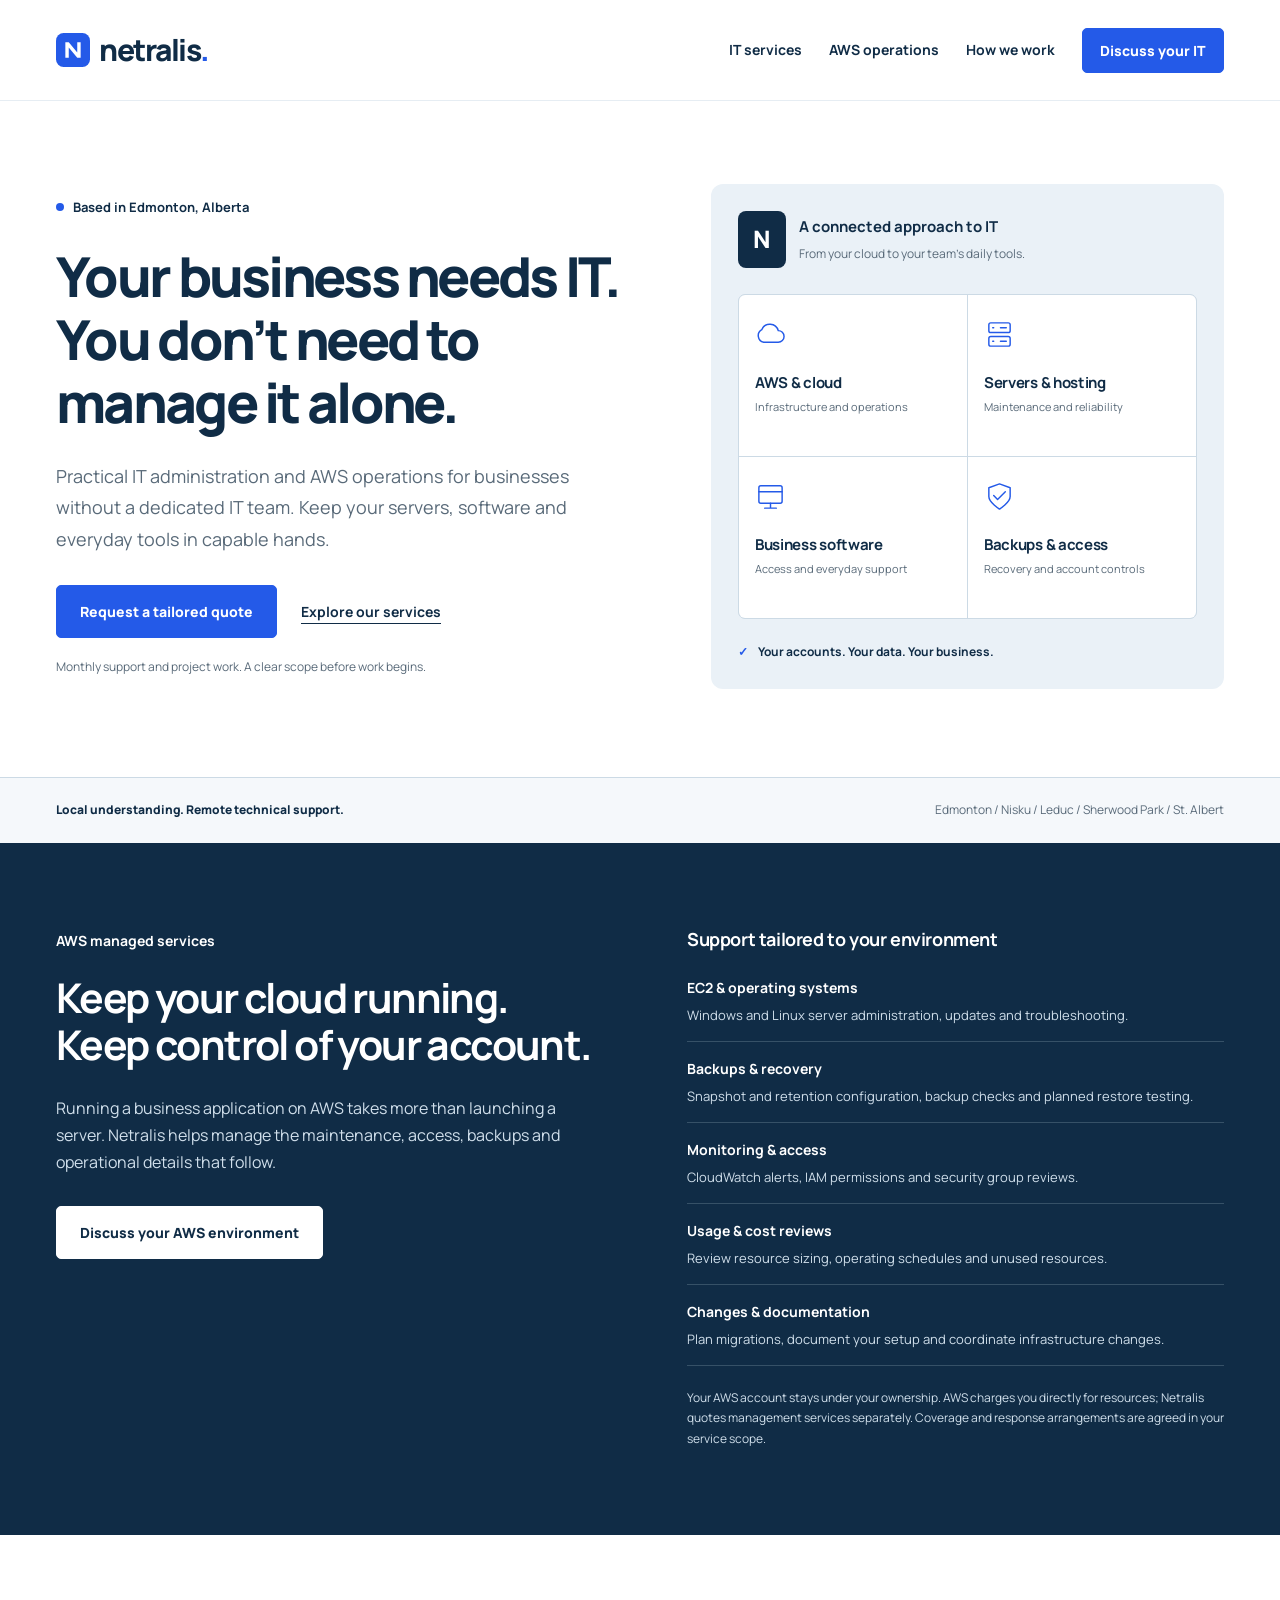
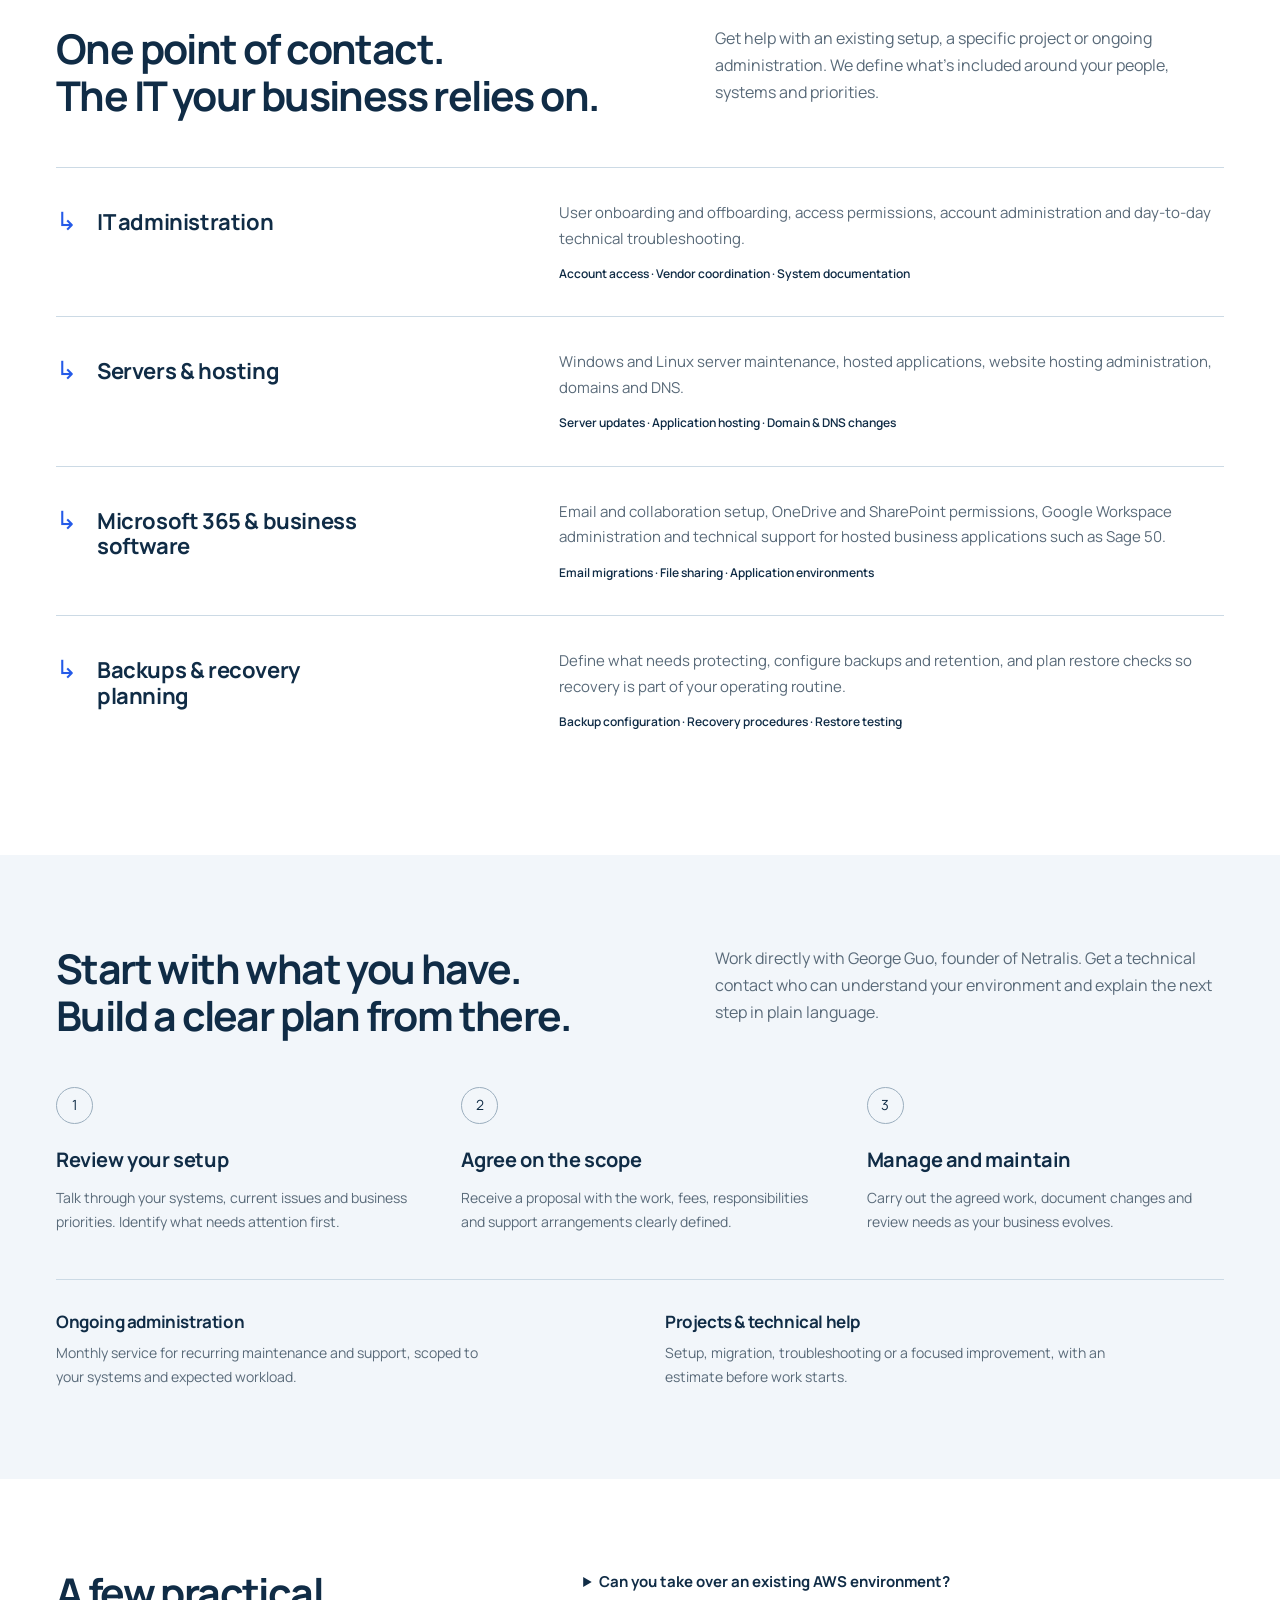
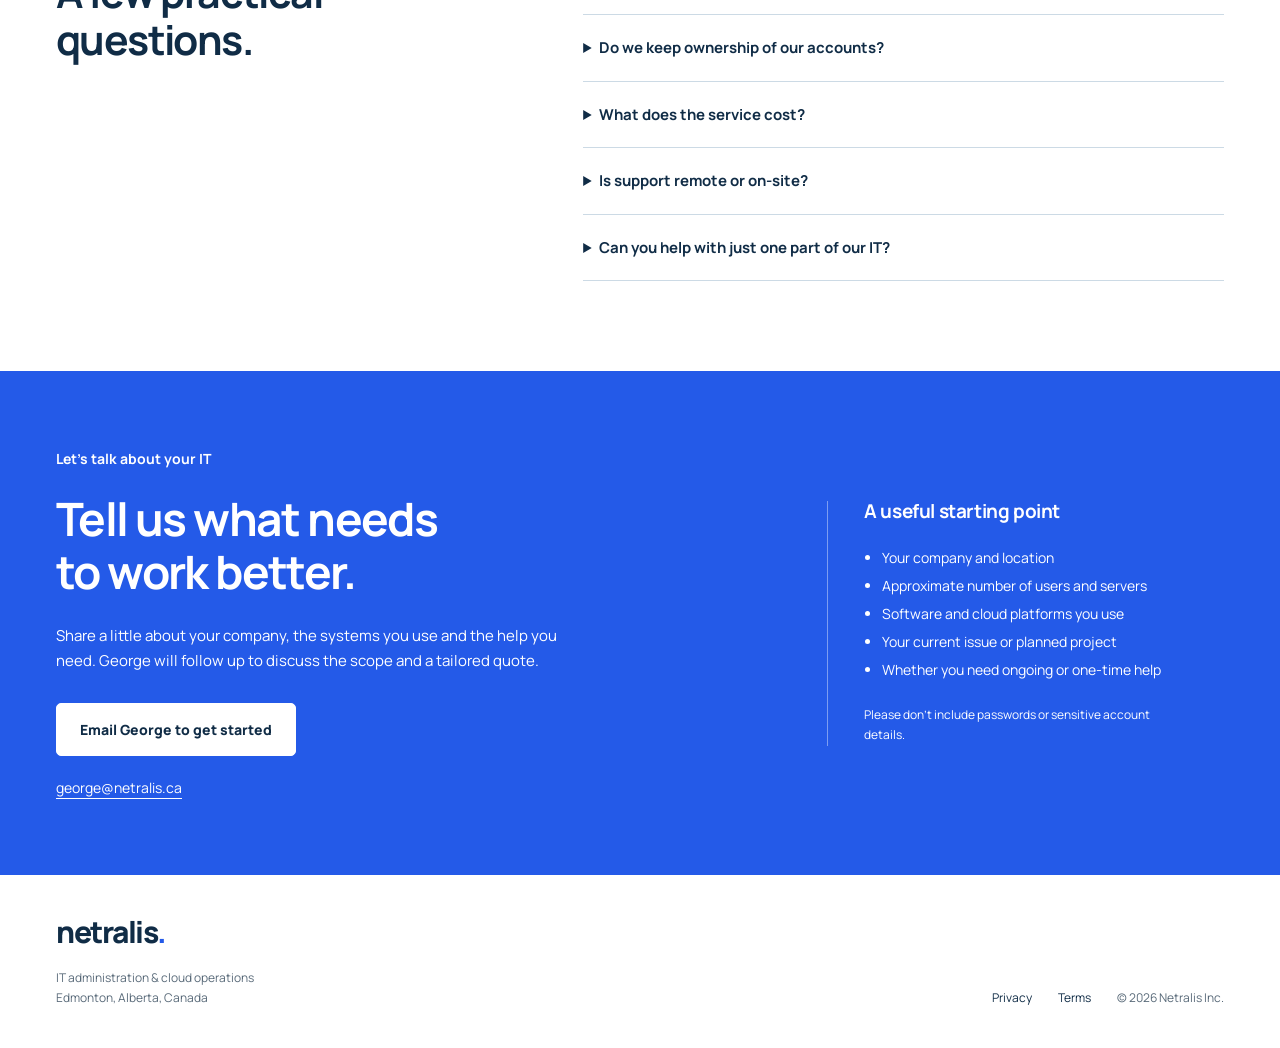
==== index.html @ 9ee93918 "Reposition Netralis for Edmonton IT administration and AWS managed services" ====
<!doctype html>
<html lang="en">
<head>
<meta charset="utf-8"><meta name="viewport" content="width=device-width,initial-scale=1">
<title>Netralis | Edmonton IT Administration & AWS Managed Services</title>
<meta name="description" content="Edmonton-based IT administration and AWS managed services for small businesses. Server maintenance, Microsoft 365, software support, backups and hosting management.">
<link rel="canonical" href="https://netralis.ca/">
<meta name="theme-color" content="#102c46">
<meta property="og:type" content="website"><meta property="og:title" content="Netralis | IT that keeps your business moving"><meta property="og:description" content="IT administration, AWS operations and server support for Edmonton businesses. Clear scope. Direct technical support. Your accounts stay yours."><meta property="og:url" content="https://netralis.ca/">
<link rel="icon" href="/logo.svg" type="image/svg+xml"><link rel="preconnect" href="https://fonts.googleapis.com"><link rel="preconnect" href="https://fonts.gstatic.com" crossorigin><link href="https://fonts.googleapis.com/css2?family=Manrope:wght@400;500;600;700;800&display=swap" rel="stylesheet"><link rel="stylesheet" href="/styles.css">
<script type="application/ld+json">{"@context":"https://schema.org","@type":"ProfessionalService","name":"Netralis Inc.","url":"https://netralis.ca/","email":"george@netralis.ca","description":"IT administration, AWS managed services, server maintenance, business software support and backup management.","address":{"@type":"PostalAddress","addressLocality":"Edmonton","addressRegion":"AB","addressCountry":"CA"},"areaServed":["Edmonton","Nisku","Leduc","Sherwood Park","St. Albert"],"founder":{"@type":"Person","name":"George Guo"}}</script>
</head>
<body>
<a class="skip" href="#main">Skip to content</a>
<header class="header"><div class="wrap nav"><a class="brand" href="/" aria-label="Netralis home"><img src="/logo.svg" width="34" height="34" alt="">netralis<span class="brand-dot">.</span></a><nav aria-label="Main navigation"><a href="#services">IT services</a><a href="#aws">AWS operations</a><a href="#approach">How we work</a><a class="button small" href="#contact">Discuss your IT</a></nav></div></header>
<main id="main">
<section class="hero wrap">
<div class="hero-copy"><p class="location"><span aria-hidden="true"></span> Based in Edmonton, Alberta</p><h1>Your business needs IT.<br>You don’t need to manage it alone.</h1><p class="intro">Practical IT administration and AWS operations for businesses without a dedicated IT team. Keep your servers, software and everyday tools in capable hands.</p><div class="actions"><a class="button" href="#contact">Request a tailored quote</a><a class="text-link" href="#services">Explore our services</a></div><p class="hero-note">Monthly support and project work. A clear scope before work begins.</p></div>
<div class="system-map" aria-label="Netralis supports your business across cloud infrastructure, servers, software and backups">
<div class="map-top"><span class="map-symbol" aria-hidden="true">N</span><div><strong>A connected approach to IT</strong><p>From your cloud to your team’s daily tools.</p></div></div>
<div class="map-grid"><div><svg viewBox="0 0 32 32" aria-hidden="true"><path d="M9 24H24a6 6 0 0 0 0-12 9 9 0 0 0-17-1A7 7 0 0 0 9 24Z"/></svg><h3>AWS & cloud</h3><p>Infrastructure and operations</p></div><div><svg viewBox="0 0 32 32" aria-hidden="true"><rect x="5" y="4" width="22" height="10" rx="2"/><rect x="5" y="18" width="22" height="10" rx="2"/><path d="M9 9h1m-1 14h1M17 9h6m-6 14h6"/></svg><h3>Servers & hosting</h3><p>Maintenance and reliability</p></div><div><svg viewBox="0 0 32 32" aria-hidden="true"><rect x="4" y="5" width="24" height="18" rx="2"/><path d="M10 28h12m-6-5v5M4 11h24"/></svg><h3>Business software</h3><p>Access and everyday support</p></div><div><svg viewBox="0 0 32 32" aria-hidden="true"><path d="m16 3 11 4v9c0 6-11 13-11 13S5 22 5 16V7Z"/><path d="m10 15 4 4 8-8"/></svg><h3>Backups & access</h3><p>Recovery and account controls</p></div></div>
<div class="map-footer"><span aria-hidden="true">✓</span> Your accounts. Your data. Your business.</div>
</div>
</section>
<div class="service-band"><div class="wrap"><p>Local understanding. Remote technical support.</p><span>Edmonton / Nisku / Leduc / Sherwood Park / St. Albert</span></div></div>
<section class="aws-section" id="aws"><div class="wrap aws-layout"><div><p class="section-label">AWS managed services</p><h2>Keep your cloud running.<br>Keep control of your account.</h2><p class="section-intro">Running a business application on AWS takes more than launching a server. Netralis helps manage the maintenance, access, backups and operational details that follow.</p><a class="button light" href="mailto:george@netralis.ca?subject=AWS%20management%20enquiry">Discuss your AWS environment</a></div><div class="aws-scope"><h3>Support tailored to your environment</h3><ul><li><strong>EC2 & operating systems</strong><span>Windows and Linux server administration, updates and troubleshooting.</span></li><li><strong>Backups & recovery</strong><span>Snapshot and retention configuration, backup checks and planned restore testing.</span></li><li><strong>Monitoring & access</strong><span>CloudWatch alerts, IAM permissions and security group reviews.</span></li><li><strong>Usage & cost reviews</strong><span>Review resource sizing, operating schedules and unused resources.</span></li><li><strong>Changes & documentation</strong><span>Plan migrations, document your setup and coordinate infrastructure changes.</span></li></ul><p class="scope-note">Your AWS account stays under your ownership. AWS charges you directly for resources; Netralis quotes management services separately. Coverage and response arrangements are agreed in your service scope.</p></div></div></section>
<section class="wrap section" id="services"><div class="section-heading"><h2>One point of contact.<br>The IT your business relies on.</h2><p>Get help with an existing setup, a specific project or ongoing administration. We define what’s included around your people, systems and priorities.</p></div><div class="service-list"><article><div class="service-title"><span aria-hidden="true">↳</span><h3>IT administration</h3></div><div><p>User onboarding and offboarding, access permissions, account administration and day-to-day technical troubleshooting.</p><p class="service-detail">Account access · Vendor coordination · System documentation</p></div></article><article><div class="service-title"><span aria-hidden="true">↳</span><h3>Servers & hosting</h3></div><div><p>Windows and Linux server maintenance, hosted applications, website hosting administration, domains and DNS.</p><p class="service-detail">Server updates · Application hosting · Domain & DNS changes</p></div></article><article><div class="service-title"><span aria-hidden="true">↳</span><h3>Microsoft 365 & business software</h3></div><div><p>Email and collaboration setup, OneDrive and SharePoint permissions, Google Workspace administration and technical support for hosted business applications such as Sage 50.</p><p class="service-detail">Email migrations · File sharing · Application environments</p></div></article><article><div class="service-title"><span aria-hidden="true">↳</span><h3>Backups & recovery planning</h3></div><div><p>Define what needs protecting, configure backups and retention, and plan restore checks so recovery is part of your operating routine.</p><p class="service-detail">Backup configuration · Recovery procedures · Restore testing</p></div></article></div></section>
<section class="approach-section" id="approach"><div class="wrap section"><div class="section-heading"><h2>Start with what you have.<br>Build a clear plan from there.</h2><p>Work directly with George Guo, founder of Netralis. Get a technical contact who can understand your environment and explain the next step in plain language.</p></div><ol class="steps"><li><span>1</span><h3>Review your setup</h3><p>Talk through your systems, current issues and business priorities. Identify what needs attention first.</p></li><li><span>2</span><h3>Agree on the scope</h3><p>Receive a proposal with the work, fees, responsibilities and support arrangements clearly defined.</p></li><li><span>3</span><h3>Manage and maintain</h3><p>Carry out the agreed work, document changes and review needs as your business evolves.</p></li></ol><div class="engagement"><div><h3>Ongoing administration</h3><p>Monthly service for recurring maintenance and support, scoped to your systems and expected workload.</p></div><div><h3>Projects & technical help</h3><p>Setup, migration, troubleshooting or a focused improvement, with an estimate before work starts.</p></div></div></div></section>
<section class="wrap section faq-layout"><h2>A few practical questions.</h2><div class="faq"><details><summary>Can you take over an existing AWS environment?</summary><p>Yes. We start by reviewing the account, workloads, permissions and available documentation, then agree on an onboarding plan and the ongoing responsibilities.</p></details><details><summary>Do we keep ownership of our accounts?</summary><p>Yes. Your company retains ownership of its cloud accounts, domains and data. Administrative access is granted as needed for the agreed work.</p></details><details><summary>What does the service cost?</summary><p>Pricing depends on your users, servers, applications, existing setup and support needs. Ongoing administration is quoted as a monthly service; projects are estimated separately. Cloud usage, software licences and other third-party costs are identified separately.</p></details><details><summary>Is support remote or on-site?</summary><p>Services are primarily delivered remotely. For Edmonton-area businesses, any required on-site work can be discussed and included in the proposal. Support hours and response expectations are agreed before service begins.</p></details><details><summary>Can you help with just one part of our IT?</summary><p>Yes. You can engage Netralis for AWS operations, a server, Microsoft 365 administration or a specific project. We can coordinate with your existing software vendors or IT provider.</p></details></div></section>
<section class="contact-section" id="contact"><div class="wrap contact-layout"><div><p class="section-label">Let’s talk about your IT</p><h2>Tell us what needs<br>to work better.</h2><p>Share a little about your company, the systems you use and the help you need. George will follow up to discuss the scope and a tailored quote.</p><a class="button light" href="mailto:george@netralis.ca?subject=Business%20IT%20services%20enquiry">Email George to get started</a><a class="contact-email" href="mailto:george@netralis.ca">george@netralis.ca</a></div><aside><h3>A useful starting point</h3><ul><li>Your company and location</li><li>Approximate number of users and servers</li><li>Software and cloud platforms you use</li><li>Your current issue or planned project</li><li>Whether you need ongoing or one-time help</li></ul><p>Please don’t include passwords or sensitive account details.</p></aside></div></section>
</main><footer class="wrap footer"><div><a class="brand" href="/">netralis<span class="brand-dot">.</span></a><p>IT administration & cloud operations<br>Edmonton, Alberta, Canada</p></div><div class="footer-links"><a href="/privacy.html">Privacy</a><a href="/terms.html">Terms</a><span>© 2026 Netralis Inc.</span></div></footer>
</body></html>
---- styles.css ----
:root{--navy:#102c46;--blue:#245ae8;--ice:#eaf1f7;--slate:#596a79;--white:#fff;--line:#ccdae5}*{box-sizing:border-box}html{scroll-behavior:smooth;scroll-padding-top:100px}body{margin:0;color:var(--navy);background:#fff;font-family:Manrope,Arial,sans-serif;font-size:16px;line-height:1.7}a{color:inherit}a:focus-visible,summary:focus-visible{outline:3px solid #d58a00;outline-offset:5px}h1,h2,h3,p{margin:0}h1,h2,h3{line-height:1.15}h1{font-size:clamp(38px,4.3vw,62px);font-weight:800;letter-spacing:-2.7px}h2{font-size:clamp(30px,3.2vw,44px);letter-spacing:-1.6px}h3{font-size:20px;letter-spacing:-.4px}.wrap{max-width:1256px;margin:auto;padding-left:44px;padding-right:44px}.header{border-bottom:1px solid #e6edf3;background:#fff}.nav{height:100px;display:flex;align-items:center;justify-content:space-between;gap:28px}.brand{display:inline-flex;align-items:center;font-size:30px;letter-spacing:-1.5px;font-weight:800;text-decoration:none;line-height:1}.brand img{margin-right:9px}.brand-dot{color:var(--blue)}nav{display:flex;align-items:center;gap:27px;font-size:14px;font-weight:700}nav>a{text-decoration:none}nav>a:hover,.text-link:hover,.footer a:hover{color:var(--blue)}.button{display:inline-flex;align-items:center;justify-content:center;text-decoration:none;background:var(--blue);color:#fff;border:1px solid var(--blue);padding:15px 23px;border-radius:5px;font-size:14px;font-weight:800;line-height:1.5}.button:hover{background:#1744ba;color:#fff}.button.small{padding:11px 17px}.button.light{background:#fff;color:var(--navy);border-color:#fff}.button.light:hover{background:var(--ice)}.hero{display:grid;grid-template-columns:1.15fr 1fr;gap:65px;align-items:center;padding-top:83px;padding-bottom:88px}.location{font-size:13px;font-weight:700;margin-bottom:27px;display:flex;gap:9px;align-items:center}.location span{width:8px;height:8px;border-radius:50%;background:var(--blue)}.intro{font-size:18px;line-height:1.75;color:var(--slate);margin-top:26px;max-width:560px}.actions{display:flex;align-items:center;gap:24px;flex-wrap:wrap;margin-top:30px}.text-link{font-weight:700;font-size:14px;text-underline-offset:6px}.hero-note{font-size:12px;color:var(--slate);margin-top:19px}.system-map{background:var(--ice);border-radius:12px;padding:27px;position:relative}.map-top{display:flex;gap:13px;align-items:center;padding-bottom:26px}.map-top strong{font-size:15px;display:block}.map-top p{font-size:12px;color:var(--slate);margin-top:5px}.map-symbol{background:var(--navy);color:#fff;border-radius:8px;padding:8px 15px;font-size:24px;font-weight:800}.map-grid{display:grid;grid-template-columns:1fr 1fr;gap:1px;background:var(--line);border:1px solid var(--line);border-radius:7px;overflow:hidden}.map-grid>div{background:#fff;padding:24px 16px;min-height:161px}.map-grid svg{width:31px;height:31px;fill:none;stroke:var(--blue);stroke-width:1.5;stroke-linecap:round;stroke-linejoin:round;margin-bottom:16px}.map-grid h3{font-size:15px;letter-spacing:-.3px}.map-grid p{font-size:11px;margin-top:7px;color:var(--slate)}.map-footer{font-size:12px;font-weight:700;margin-top:23px;display:flex;gap:10px}.map-footer span{color:var(--blue)}.service-band{border-top:1px solid var(--line);background:#f5f8fb;padding:22px 0}.service-band .wrap{display:flex;justify-content:space-between;gap:18px;font-size:12px}.service-band p{font-weight:800}.service-band span{color:var(--slate)}.aws-section{background:var(--navy);color:white;padding:86px 0}.aws-layout{display:grid;grid-template-columns:1fr 1fr;gap:94px}.section-label{font-size:14px;font-weight:700;margin-bottom:22px}.section-intro{font-size:16px;color:#d0dfeb;margin:26px 0 30px;max-width:520px}.aws-scope h3{font-size:18px;margin-bottom:12px}.aws-scope ul{list-style:none;margin:0;padding:0}.aws-scope li{border-bottom:1px solid #365167;padding:15px 0}.aws-scope li strong{font-size:14px;display:block}.aws-scope li span{font-size:13px;color:#d0dfeb;display:block;margin-top:4px}.scope-note{font-size:12px;color:#d0dfeb;margin-top:22px}.section{padding-top:90px;padding-bottom:90px}.section-heading{display:grid;grid-template-columns:1.1fr 1fr;gap:100px;margin-bottom:48px;align-items:start}.section-heading>p{color:var(--slate);max-width:510px}.service-list article{display:grid;grid-template-columns:1fr 1.5fr;gap:60px;padding:32px 0;border-top:1px solid var(--line)}.service-title{display:flex;gap:20px;align-items:baseline}.service-title>span{color:var(--blue);font-size:25px}.service-list h3{font-size:22px;max-width:290px}.service-list article p{color:var(--slate);font-size:15px}.service-list article .service-detail{font-size:12px;color:var(--navy);margin-top:13px;font-weight:600}.approach-section{background:#f2f6fa}.steps{list-style:none;display:grid;grid-template-columns:repeat(3,1fr);gap:48px;padding:0;margin:0}.steps li>span{width:37px;height:37px;border:1px solid #9baebe;border-radius:50%;display:flex;align-items:center;justify-content:center;font-size:14px;margin-bottom:24px}.steps h3{margin-bottom:15px}.steps p{font-size:14px;color:var(--slate)}.engagement{display:grid;grid-template-columns:1fr 1fr;gap:50px;border-top:1px solid var(--line);padding-top:32px;margin-top:46px}.engagement h3{font-size:17px;margin-bottom:9px}.engagement p{font-size:14px;color:var(--slate);max-width:450px}.faq-layout{display:grid;grid-template-columns:.8fr 1.2fr;gap:100px}.faq-layout h2{max-width:330px}.faq details{border-bottom:1px solid var(--line);padding:20px 0}.faq details:first-child{padding-top:0}.faq summary{cursor:pointer;font-weight:700;font-size:15px;padding-right:12px}.faq p{font-size:14px;color:var(--slate);margin-top:15px}.contact-section{background:#245ae8;color:#fff;padding:76px 0}.contact-layout{display:grid;grid-template-columns:1.25fr .75fr;gap:110px;align-items:center}.contact-layout h2{font-size:46px}.contact-layout>div>p:not(.section-label){max-width:530px;margin:24px 0 29px;font-size:15px}.contact-email{display:block;width:fit-content;margin-top:20px;font-size:14px;text-underline-offset:5px}.contact-layout aside{border-left:1px solid #7d9df1;padding-left:36px}.contact-layout aside h3{font-size:19px}.contact-layout ul{padding-left:18px;margin:21px 0;font-size:14px;line-height:2}.contact-layout aside p{font-size:12px;max-width:290px}.footer{padding-top:42px;padding-bottom:40px;display:flex;justify-content:space-between;gap:30px;align-items:end}.footer p{font-size:12px;color:var(--slate);margin-top:16px}.footer-links{display:flex;gap:26px;font-size:12px}.footer-links a{text-decoration:none}.footer-links span{color:var(--slate)}.skip{position:absolute;top:-100px;background:white;padding:12px;z-index:9}.skip:focus{top:0}.legal{max-width:850px;min-height:65vh}.legal h1{font-size:44px;margin-bottom:24px}.legal h2{font-size:23px;margin:30px 0 12px;letter-spacing:-.5px}.legal p,.legal ul{color:var(--slate);margin-bottom:16px}.legal a{color:var(--blue)}@media(min-width:1500px){.hero{padding-top:110px;padding-bottom:110px}}@media(max-width:1000px){.wrap{padding-left:28px;padding-right:28px}.hero{gap:30px}.aws-layout,.section-heading,.faq-layout{gap:45px}h1{letter-spacing:-1.8px}.map-grid>div{padding:20px 12px}.system-map{padding:20px}.contact-layout{gap:45px}nav{gap:18px}nav a:nth-child(3){display:none}.service-band .wrap{flex-wrap:wrap}.contact-layout h2{font-size:39px}}@media(max-width:720px){html{scroll-padding-top:20px}.wrap{padding-left:23px;padding-right:23px}.nav{height:82px}.brand{font-size:27px}.brand img{width:29px;height:29px}nav>a:not(.button){display:none}.button.small{font-size:12px;padding:10px 13px}.hero{grid-template-columns:1fr;padding-top:44px;padding-bottom:42px;gap:39px}h1{font-size:43px;letter-spacing:-2px}.intro{font-size:16px}.location{margin-bottom:22px}.actions{gap:21px}.hero-note{font-size:11px}.system-map{max-width:520px}.map-grid>div{padding:22px 17px;min-height:145px}.map-top p{font-size:11px}.service-band{padding:18px 0}.service-band .wrap{gap:7px}.service-band span{font-size:11px}.aws-section{padding:52px 0}.aws-layout,.section-heading,.faq-layout,.contact-layout{grid-template-columns:1fr;gap:35px}.section{padding-top:54px;padding-bottom:54px}h2{font-size:33px;letter-spacing:-1.3px}.section-heading{margin-bottom:30px;gap:21px}.section-heading>p{font-size:15px}.service-list article{grid-template-columns:1fr;gap:15px;padding:25px 0}.service-title{gap:13px}.service-list h3{max-width:none;font-size:21px}.steps{grid-template-columns:1fr;gap:30px}.steps li{position:relative;padding-left:56px}.steps li>span{position:absolute;left:0;top:0}.steps h3{padding-top:7px}.engagement{grid-template-columns:1fr;gap:25px}.faq-layout{gap:30px}.faq-layout h2{max-width:none}.contact-section{padding:52px 0}.contact-layout h2{font-size:38px}.contact-layout aside{border-left:0;border-top:1px solid #7d9df1;padding:28px 0 0}.footer{flex-direction:column;align-items:start;padding-top:32px;gap:28px}.footer-links{flex-wrap:wrap;gap:20px}.legal h1{font-size:36px}}@media(prefers-reduced-motion:reduce){html{scroll-behavior:auto}}
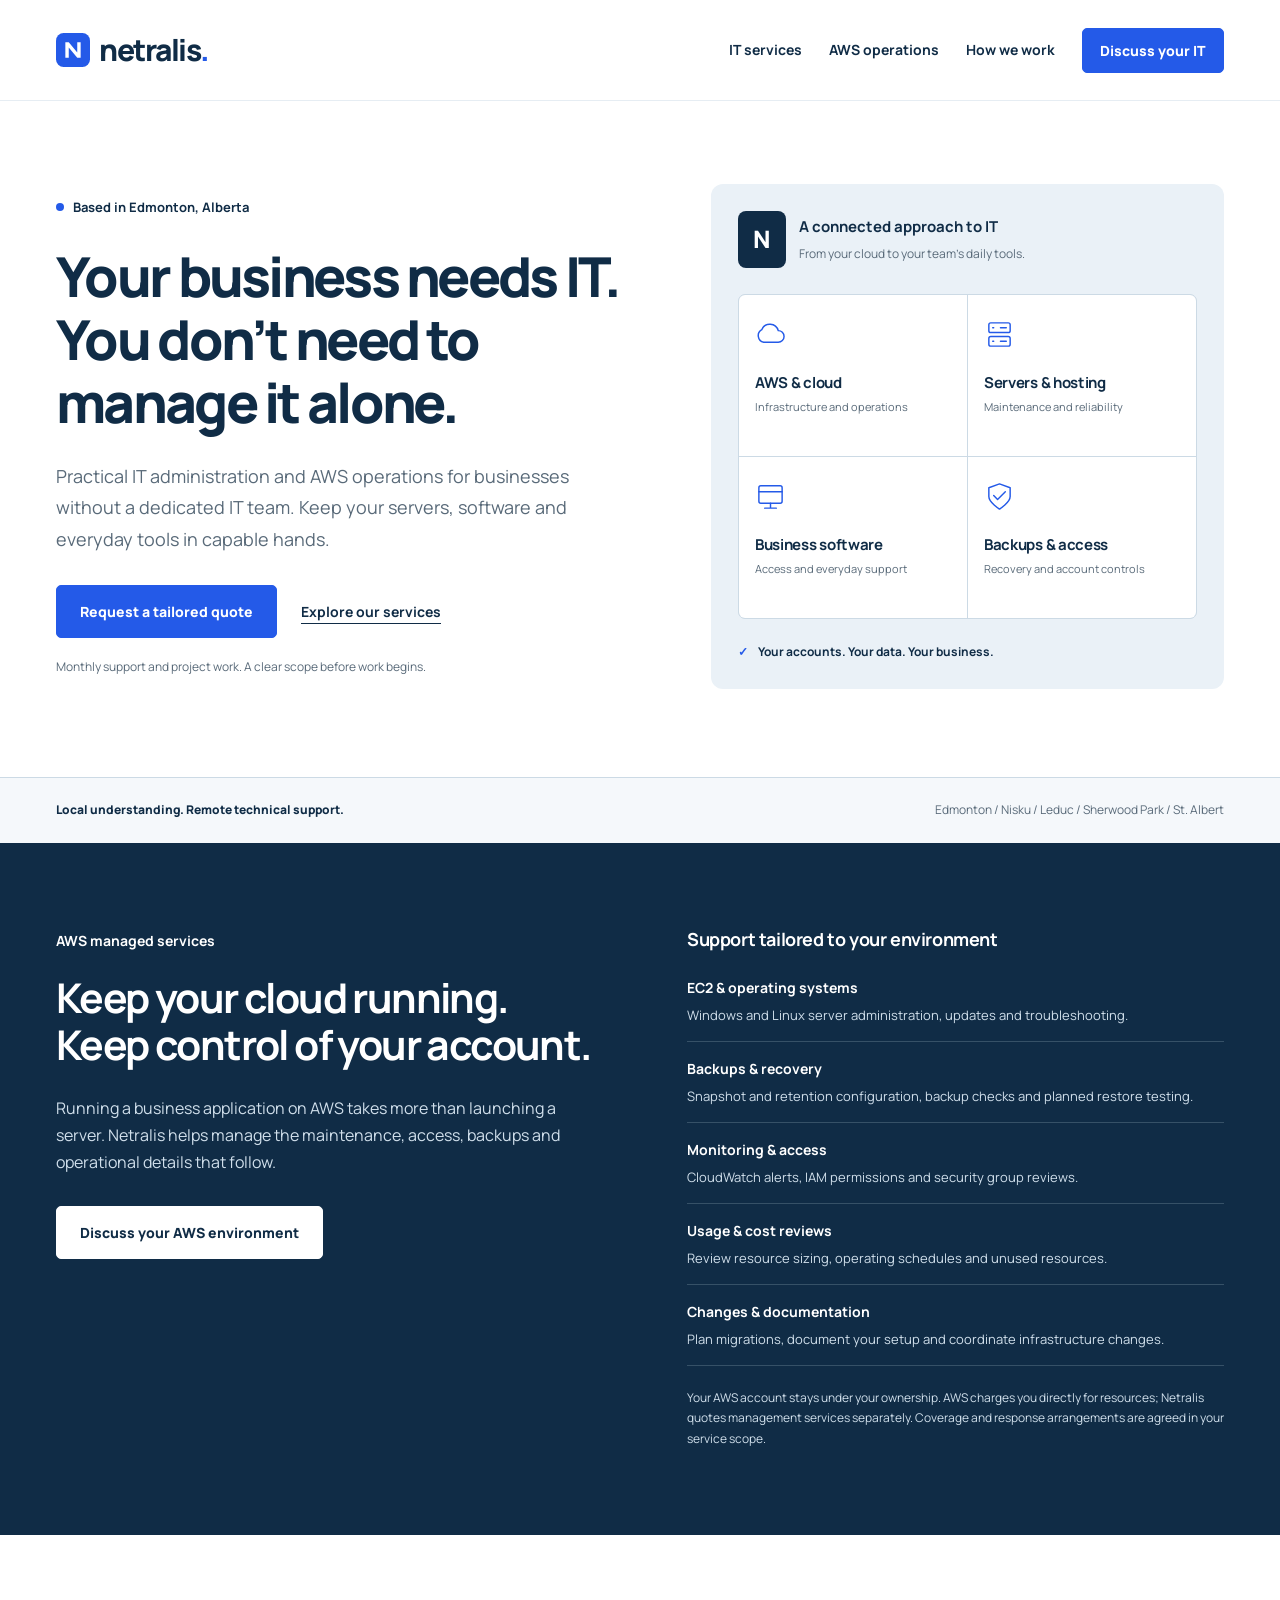
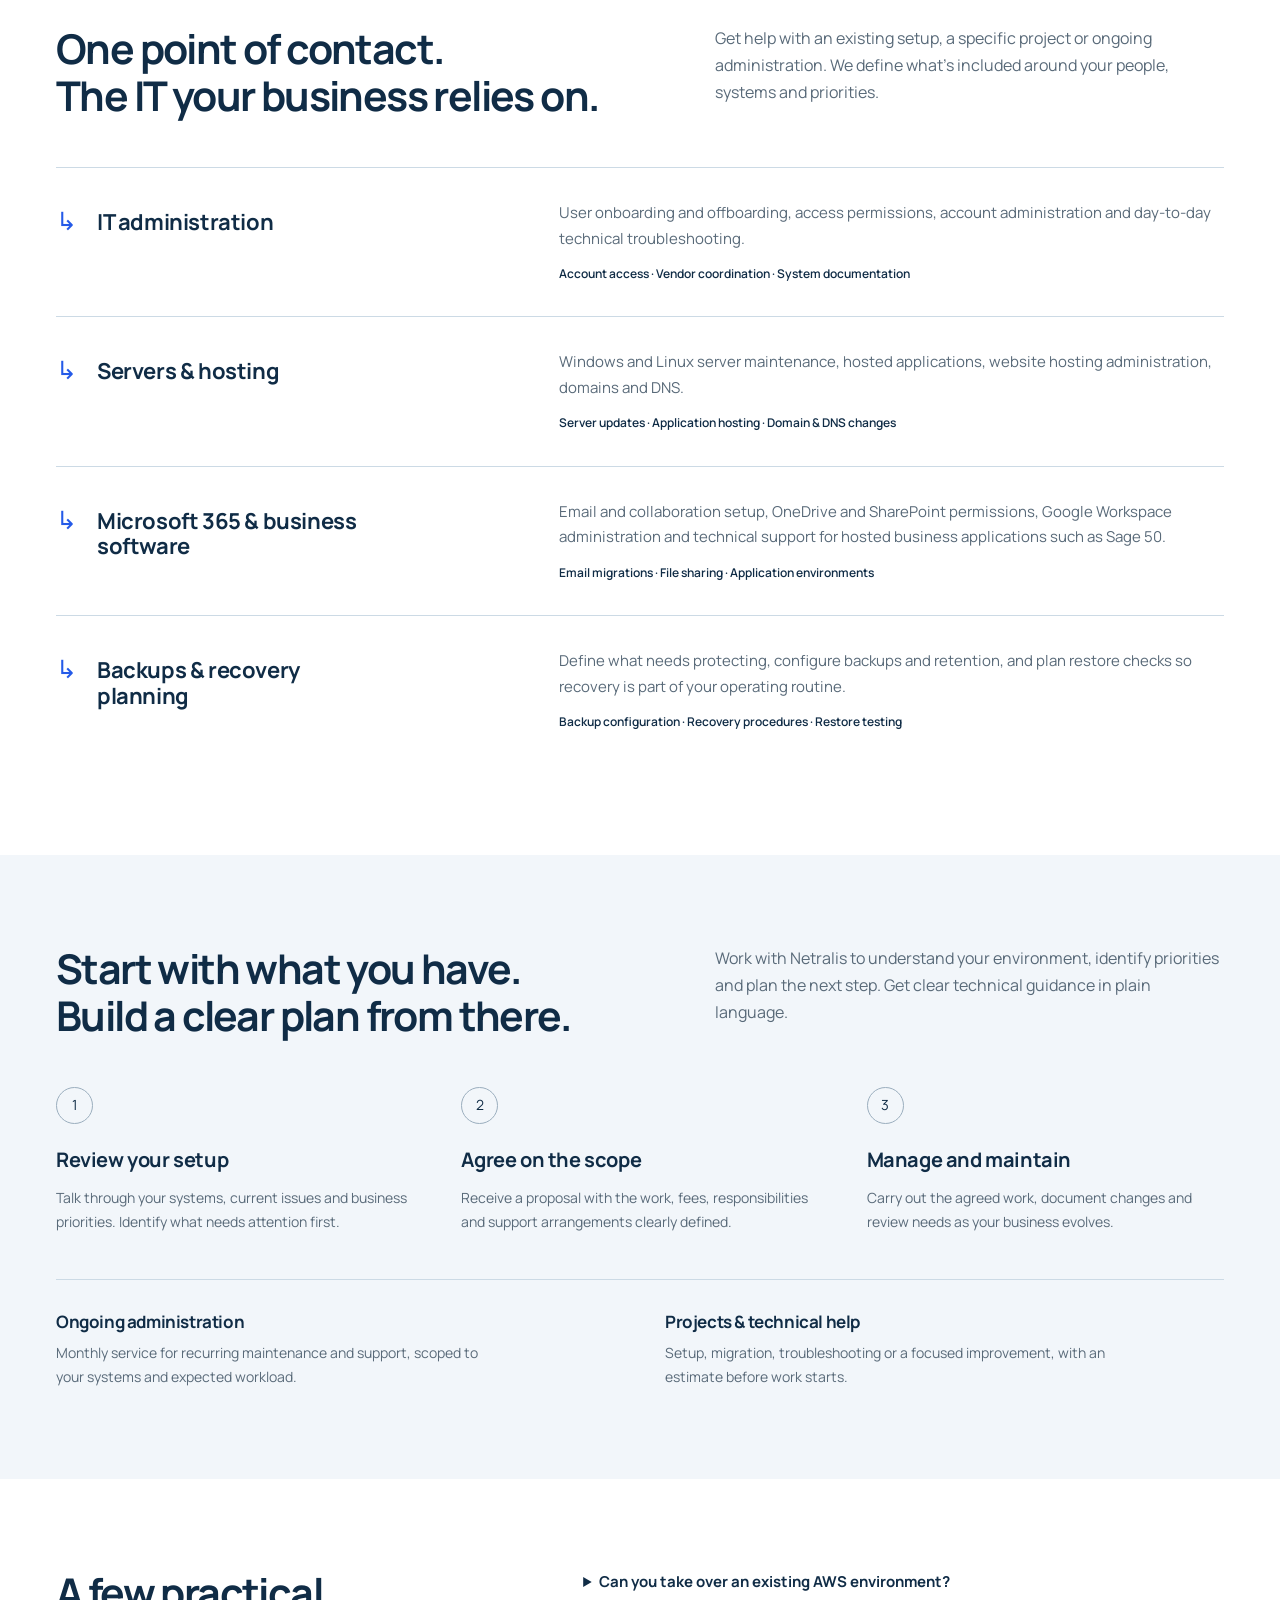
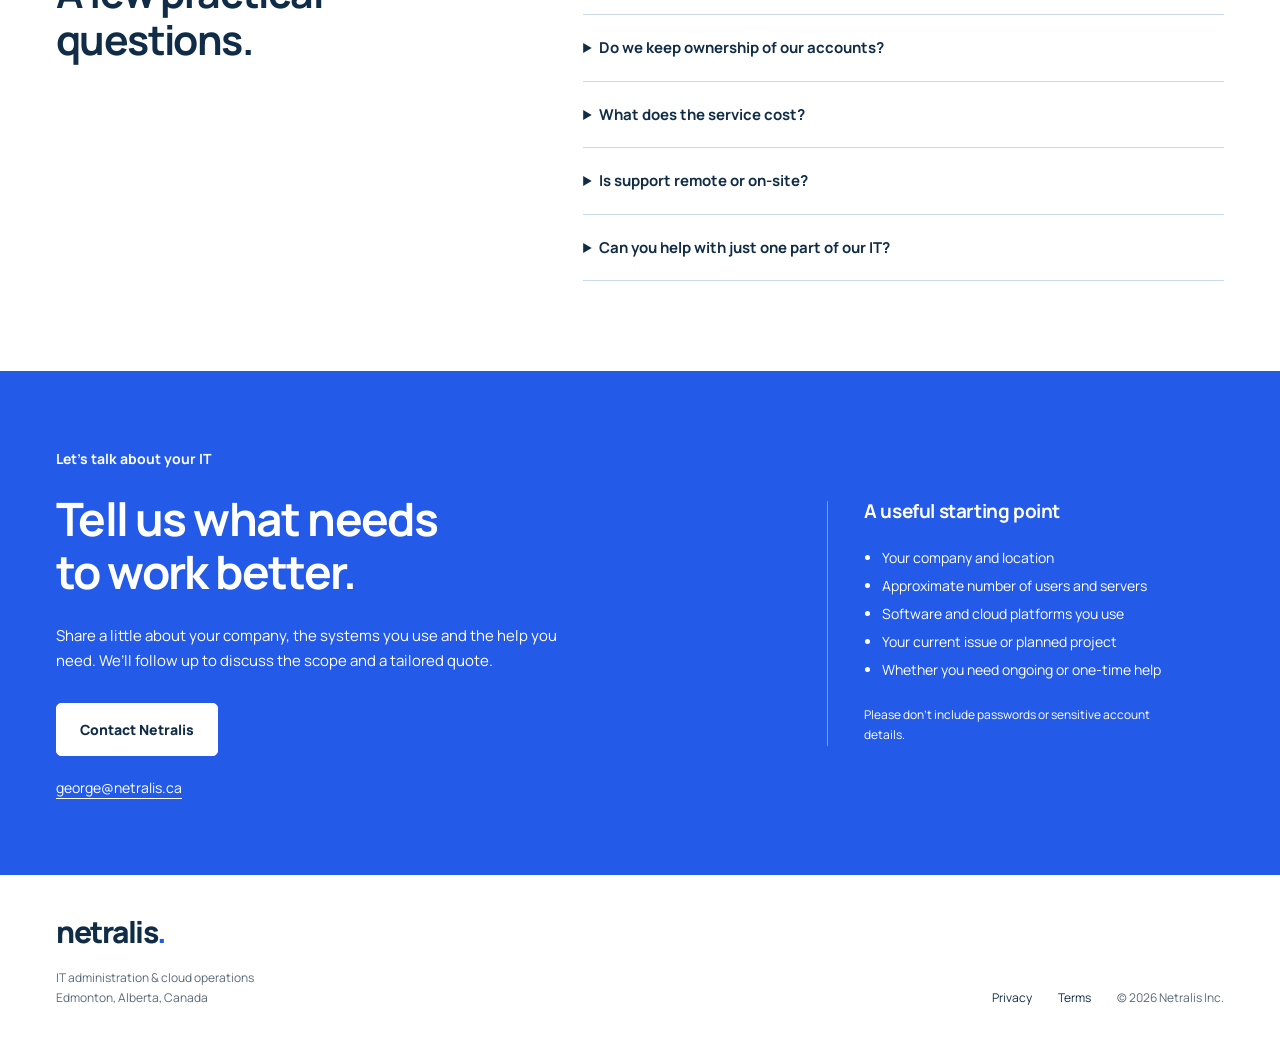
==== commit c4ece1f2: "Use company identity throughout homepage" ====
--- a/index.html
+++ b/index.html
@@ -8,7 +8,7 @@
 <meta name="theme-color" content="#102c46">
 <meta property="og:type" content="website"><meta property="og:title" content="Netralis | IT that keeps your business moving"><meta property="og:description" content="IT administration, AWS operations and server support for Edmonton businesses. Clear scope. Direct technical support. Your accounts stay yours."><meta property="og:url" content="https://netralis.ca/">
 <link rel="icon" href="/logo.svg" type="image/svg+xml"><link rel="preconnect" href="https://fonts.googleapis.com"><link rel="preconnect" href="https://fonts.gstatic.com" crossorigin><link href="https://fonts.googleapis.com/css2?family=Manrope:wght@400;500;600;700;800&display=swap" rel="stylesheet"><link rel="stylesheet" href="/styles.css">
-<script type="application/ld+json">{"@context":"https://schema.org","@type":"ProfessionalService","name":"Netralis Inc.","url":"https://netralis.ca/","email":"george@netralis.ca","description":"IT administration, AWS managed services, server maintenance, business software support and backup management.","address":{"@type":"PostalAddress","addressLocality":"Edmonton","addressRegion":"AB","addressCountry":"CA"},"areaServed":["Edmonton","Nisku","Leduc","Sherwood Park","St. Albert"],"founder":{"@type":"Person","name":"George Guo"}}</script>
+<script type="application/ld+json">{"@context":"https://schema.org","@type":"ProfessionalService","name":"Netralis Inc.","url":"https://netralis.ca/","email":"george@netralis.ca","description":"IT administration, AWS managed services, server maintenance, business software support and backup management.","address":{"@type":"PostalAddress","addressLocality":"Edmonton","addressRegion":"AB","addressCountry":"CA"},"areaServed":["Edmonton","Nisku","Leduc","Sherwood Park","St. Albert"]}</script>
 </head>
 <body>
 <a class="skip" href="#main">Skip to content</a>
@@ -25,8 +25,8 @@
 <div class="service-band"><div class="wrap"><p>Local understanding. Remote technical support.</p><span>Edmonton / Nisku / Leduc / Sherwood Park / St. Albert</span></div></div>
 <section class="aws-section" id="aws"><div class="wrap aws-layout"><div><p class="section-label">AWS managed services</p><h2>Keep your cloud running.<br>Keep control of your account.</h2><p class="section-intro">Running a business application on AWS takes more than launching a server. Netralis helps manage the maintenance, access, backups and operational details that follow.</p><a class="button light" href="mailto:george@netralis.ca?subject=AWS%20management%20enquiry">Discuss your AWS environment</a></div><div class="aws-scope"><h3>Support tailored to your environment</h3><ul><li><strong>EC2 & operating systems</strong><span>Windows and Linux server administration, updates and troubleshooting.</span></li><li><strong>Backups & recovery</strong><span>Snapshot and retention configuration, backup checks and planned restore testing.</span></li><li><strong>Monitoring & access</strong><span>CloudWatch alerts, IAM permissions and security group reviews.</span></li><li><strong>Usage & cost reviews</strong><span>Review resource sizing, operating schedules and unused resources.</span></li><li><strong>Changes & documentation</strong><span>Plan migrations, document your setup and coordinate infrastructure changes.</span></li></ul><p class="scope-note">Your AWS account stays under your ownership. AWS charges you directly for resources; Netralis quotes management services separately. Coverage and response arrangements are agreed in your service scope.</p></div></div></section>
 <section class="wrap section" id="services"><div class="section-heading"><h2>One point of contact.<br>The IT your business relies on.</h2><p>Get help with an existing setup, a specific project or ongoing administration. We define what’s included around your people, systems and priorities.</p></div><div class="service-list"><article><div class="service-title"><span aria-hidden="true">↳</span><h3>IT administration</h3></div><div><p>User onboarding and offboarding, access permissions, account administration and day-to-day technical troubleshooting.</p><p class="service-detail">Account access · Vendor coordination · System documentation</p></div></article><article><div class="service-title"><span aria-hidden="true">↳</span><h3>Servers & hosting</h3></div><div><p>Windows and Linux server maintenance, hosted applications, website hosting administration, domains and DNS.</p><p class="service-detail">Server updates · Application hosting · Domain & DNS changes</p></div></article><article><div class="service-title"><span aria-hidden="true">↳</span><h3>Microsoft 365 & business software</h3></div><div><p>Email and collaboration setup, OneDrive and SharePoint permissions, Google Workspace administration and technical support for hosted business applications such as Sage 50.</p><p class="service-detail">Email migrations · File sharing · Application environments</p></div></article><article><div class="service-title"><span aria-hidden="true">↳</span><h3>Backups & recovery planning</h3></div><div><p>Define what needs protecting, configure backups and retention, and plan restore checks so recovery is part of your operating routine.</p><p class="service-detail">Backup configuration · Recovery procedures · Restore testing</p></div></article></div></section>
-<section class="approach-section" id="approach"><div class="wrap section"><div class="section-heading"><h2>Start with what you have.<br>Build a clear plan from there.</h2><p>Work directly with George Guo, founder of Netralis. Get a technical contact who can understand your environment and explain the next step in plain language.</p></div><ol class="steps"><li><span>1</span><h3>Review your setup</h3><p>Talk through your systems, current issues and business priorities. Identify what needs attention first.</p></li><li><span>2</span><h3>Agree on the scope</h3><p>Receive a proposal with the work, fees, responsibilities and support arrangements clearly defined.</p></li><li><span>3</span><h3>Manage and maintain</h3><p>Carry out the agreed work, document changes and review needs as your business evolves.</p></li></ol><div class="engagement"><div><h3>Ongoing administration</h3><p>Monthly service for recurring maintenance and support, scoped to your systems and expected workload.</p></div><div><h3>Projects & technical help</h3><p>Setup, migration, troubleshooting or a focused improvement, with an estimate before work starts.</p></div></div></div></section>
+<section class="approach-section" id="approach"><div class="wrap section"><div class="section-heading"><h2>Start with what you have.<br>Build a clear plan from there.</h2><p>Work with Netralis to understand your environment, identify priorities and plan the next step. Get clear technical guidance in plain language.</p></div><ol class="steps"><li><span>1</span><h3>Review your setup</h3><p>Talk through your systems, current issues and business priorities. Identify what needs attention first.</p></li><li><span>2</span><h3>Agree on the scope</h3><p>Receive a proposal with the work, fees, responsibilities and support arrangements clearly defined.</p></li><li><span>3</span><h3>Manage and maintain</h3><p>Carry out the agreed work, document changes and review needs as your business evolves.</p></li></ol><div class="engagement"><div><h3>Ongoing administration</h3><p>Monthly service for recurring maintenance and support, scoped to your systems and expected workload.</p></div><div><h3>Projects & technical help</h3><p>Setup, migration, troubleshooting or a focused improvement, with an estimate before work starts.</p></div></div></div></section>
 <section class="wrap section faq-layout"><h2>A few practical questions.</h2><div class="faq"><details><summary>Can you take over an existing AWS environment?</summary><p>Yes. We start by reviewing the account, workloads, permissions and available documentation, then agree on an onboarding plan and the ongoing responsibilities.</p></details><details><summary>Do we keep ownership of our accounts?</summary><p>Yes. Your company retains ownership of its cloud accounts, domains and data. Administrative access is granted as needed for the agreed work.</p></details><details><summary>What does the service cost?</summary><p>Pricing depends on your users, servers, applications, existing setup and support needs. Ongoing administration is quoted as a monthly service; projects are estimated separately. Cloud usage, software licences and other third-party costs are identified separately.</p></details><details><summary>Is support remote or on-site?</summary><p>Services are primarily delivered remotely. For Edmonton-area businesses, any required on-site work can be discussed and included in the proposal. Support hours and response expectations are agreed before service begins.</p></details><details><summary>Can you help with just one part of our IT?</summary><p>Yes. You can engage Netralis for AWS operations, a server, Microsoft 365 administration or a specific project. We can coordinate with your existing software vendors or IT provider.</p></details></div></section>
-<section class="contact-section" id="contact"><div class="wrap contact-layout"><div><p class="section-label">Let’s talk about your IT</p><h2>Tell us what needs<br>to work better.</h2><p>Share a little about your company, the systems you use and the help you need. George will follow up to discuss the scope and a tailored quote.</p><a class="button light" href="mailto:george@netralis.ca?subject=Business%20IT%20services%20enquiry">Email George to get started</a><a class="contact-email" href="mailto:george@netralis.ca">george@netralis.ca</a></div><aside><h3>A useful starting point</h3><ul><li>Your company and location</li><li>Approximate number of users and servers</li><li>Software and cloud platforms you use</li><li>Your current issue or planned project</li><li>Whether you need ongoing or one-time help</li></ul><p>Please don’t include passwords or sensitive account details.</p></aside></div></section>
+<section class="contact-section" id="contact"><div class="wrap contact-layout"><div><p class="section-label">Let’s talk about your IT</p><h2>Tell us what needs<br>to work better.</h2><p>Share a little about your company, the systems you use and the help you need. We’ll follow up to discuss the scope and a tailored quote.</p><a class="button light" href="mailto:george@netralis.ca?subject=Business%20IT%20services%20enquiry">Contact Netralis</a><a class="contact-email" href="mailto:george@netralis.ca">george@netralis.ca</a></div><aside><h3>A useful starting point</h3><ul><li>Your company and location</li><li>Approximate number of users and servers</li><li>Software and cloud platforms you use</li><li>Your current issue or planned project</li><li>Whether you need ongoing or one-time help</li></ul><p>Please don’t include passwords or sensitive account details.</p></aside></div></section>
 </main><footer class="wrap footer"><div><a class="brand" href="/">netralis<span class="brand-dot">.</span></a><p>IT administration & cloud operations<br>Edmonton, Alberta, Canada</p></div><div class="footer-links"><a href="/privacy.html">Privacy</a><a href="/terms.html">Terms</a><span>© 2026 Netralis Inc.</span></div></footer>
 </body></html>
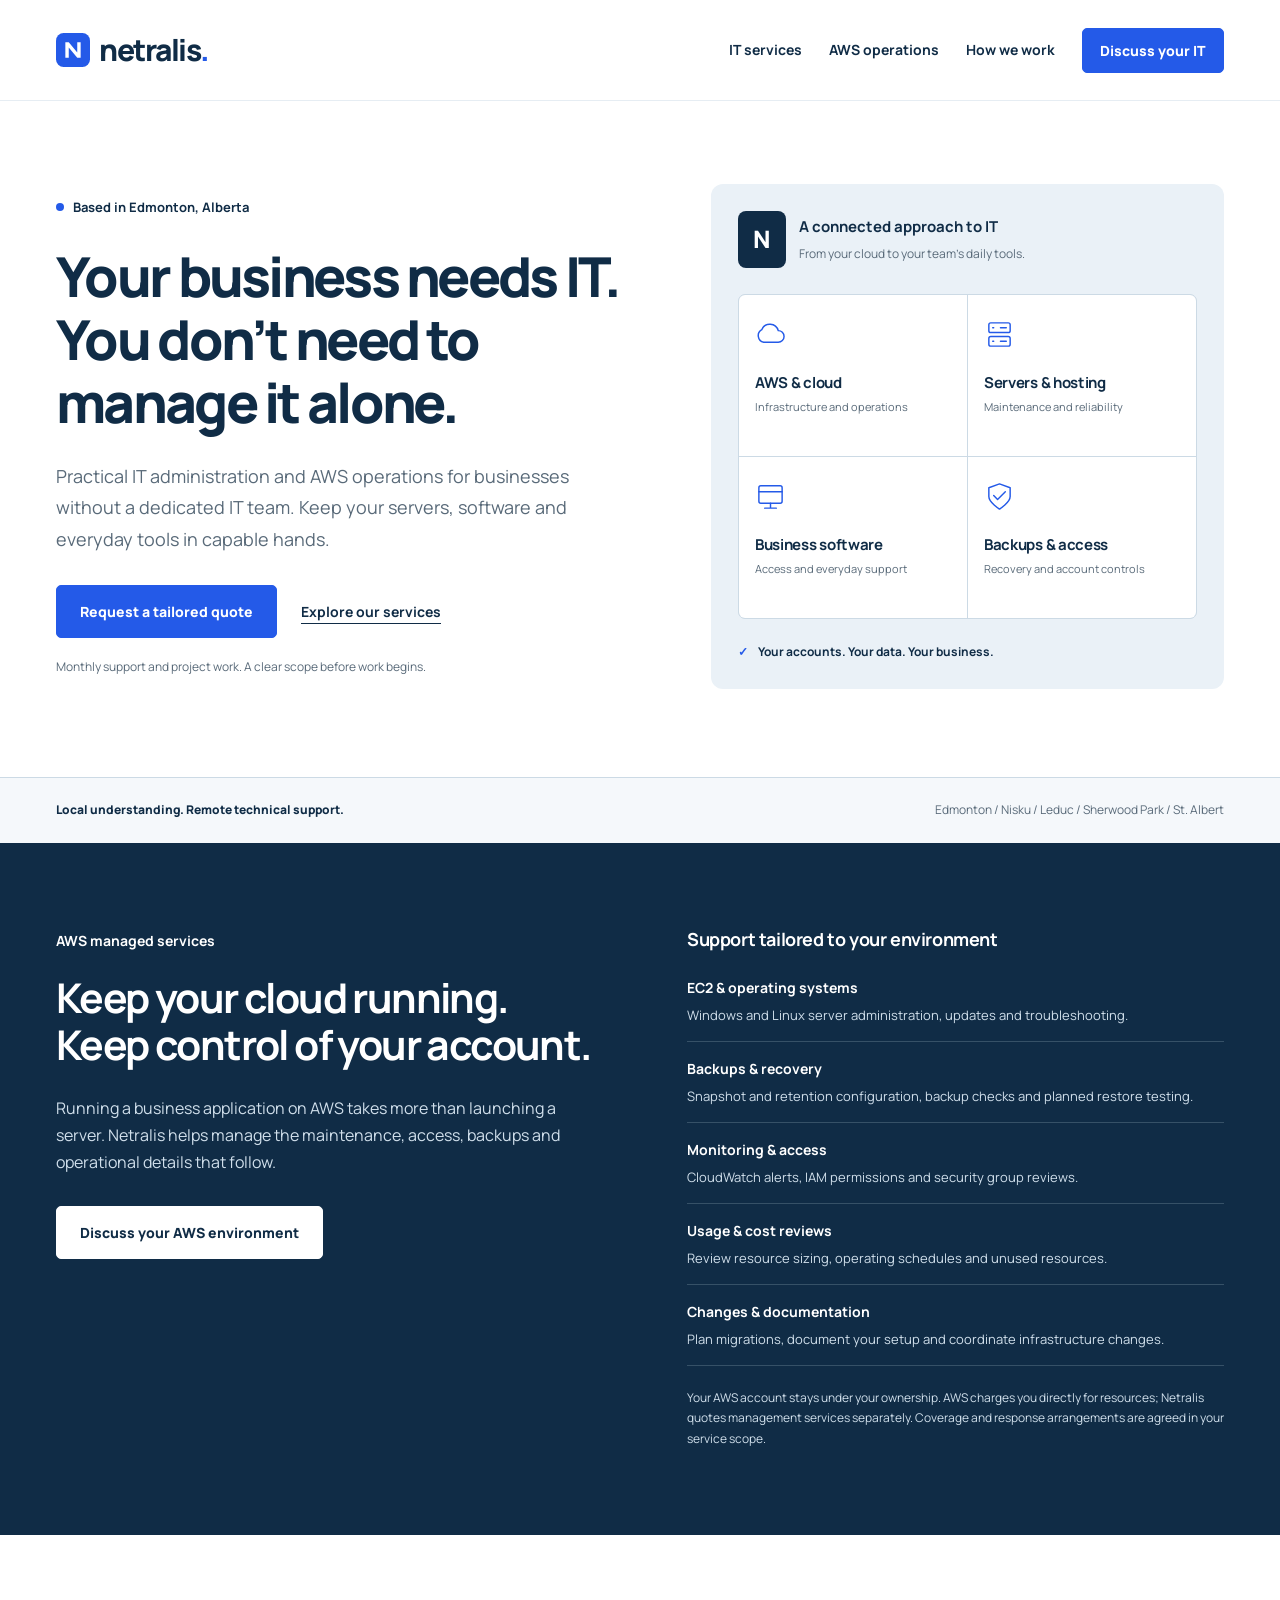
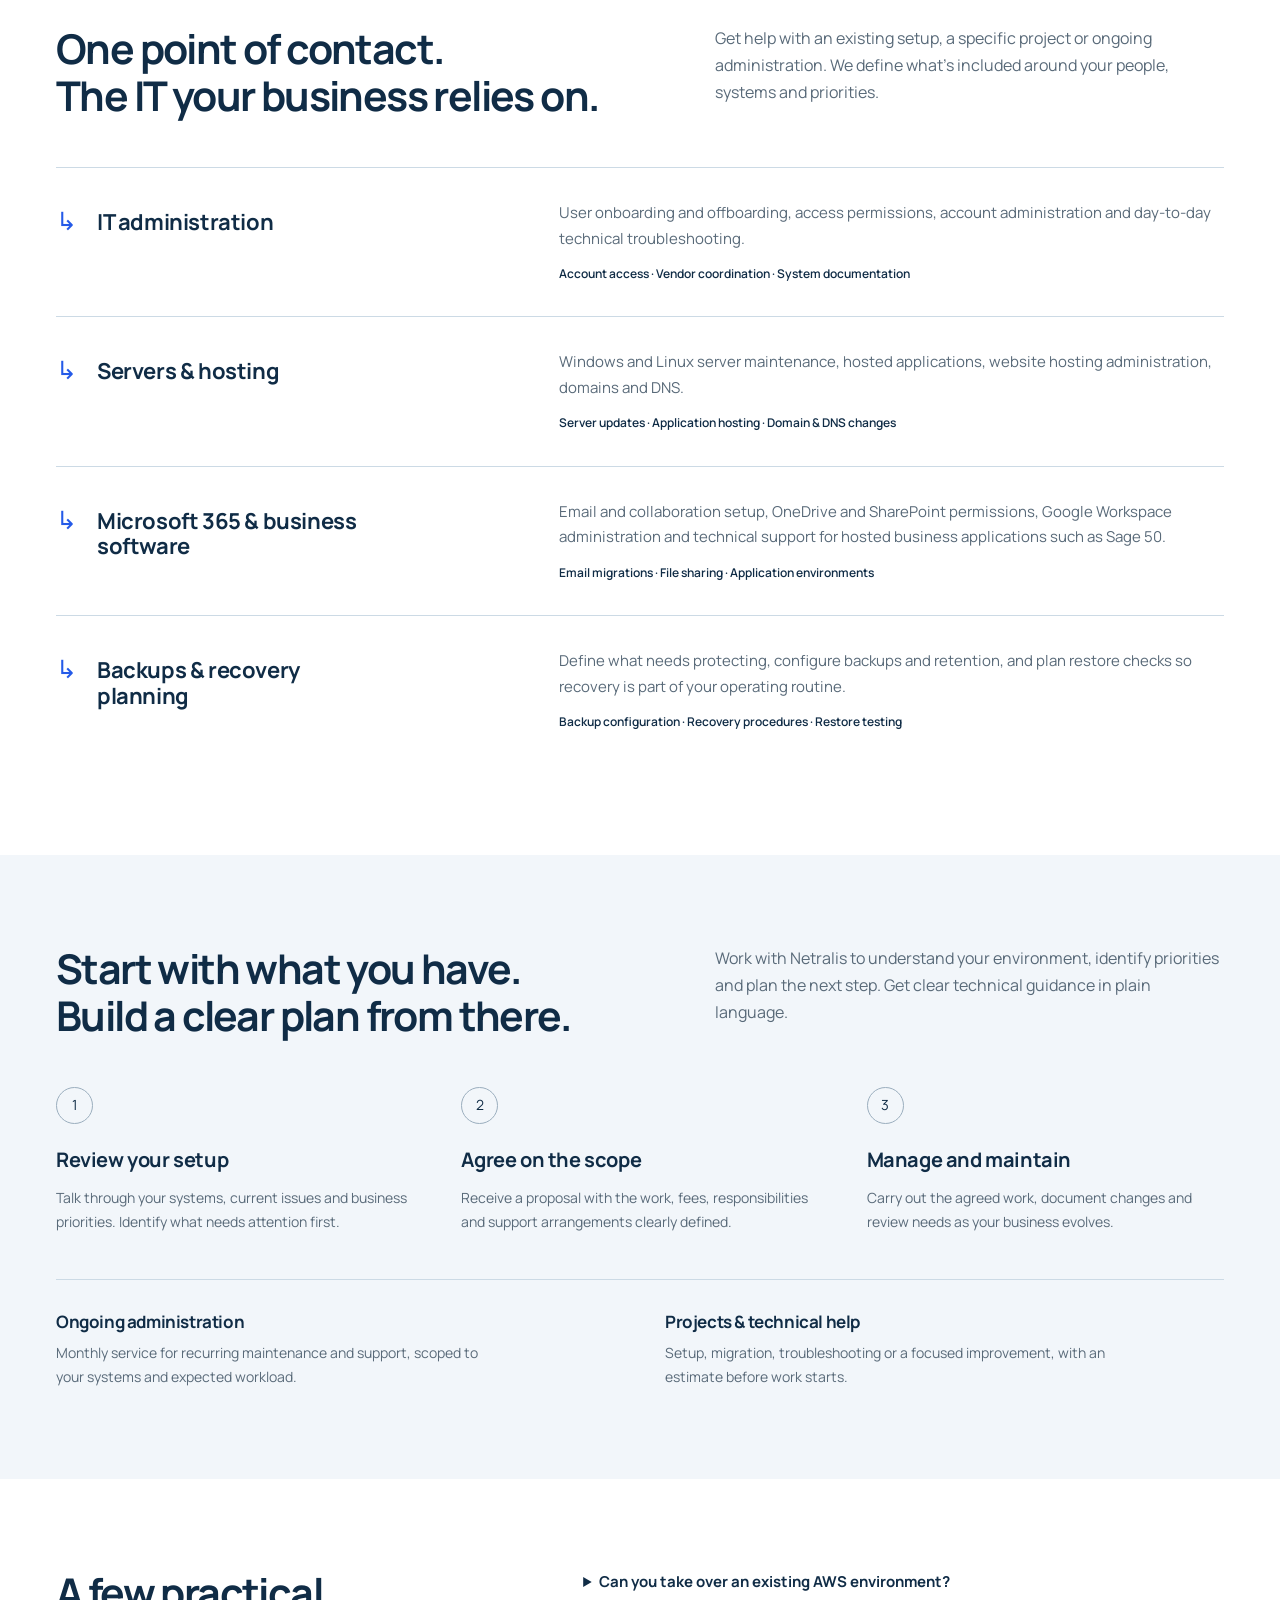
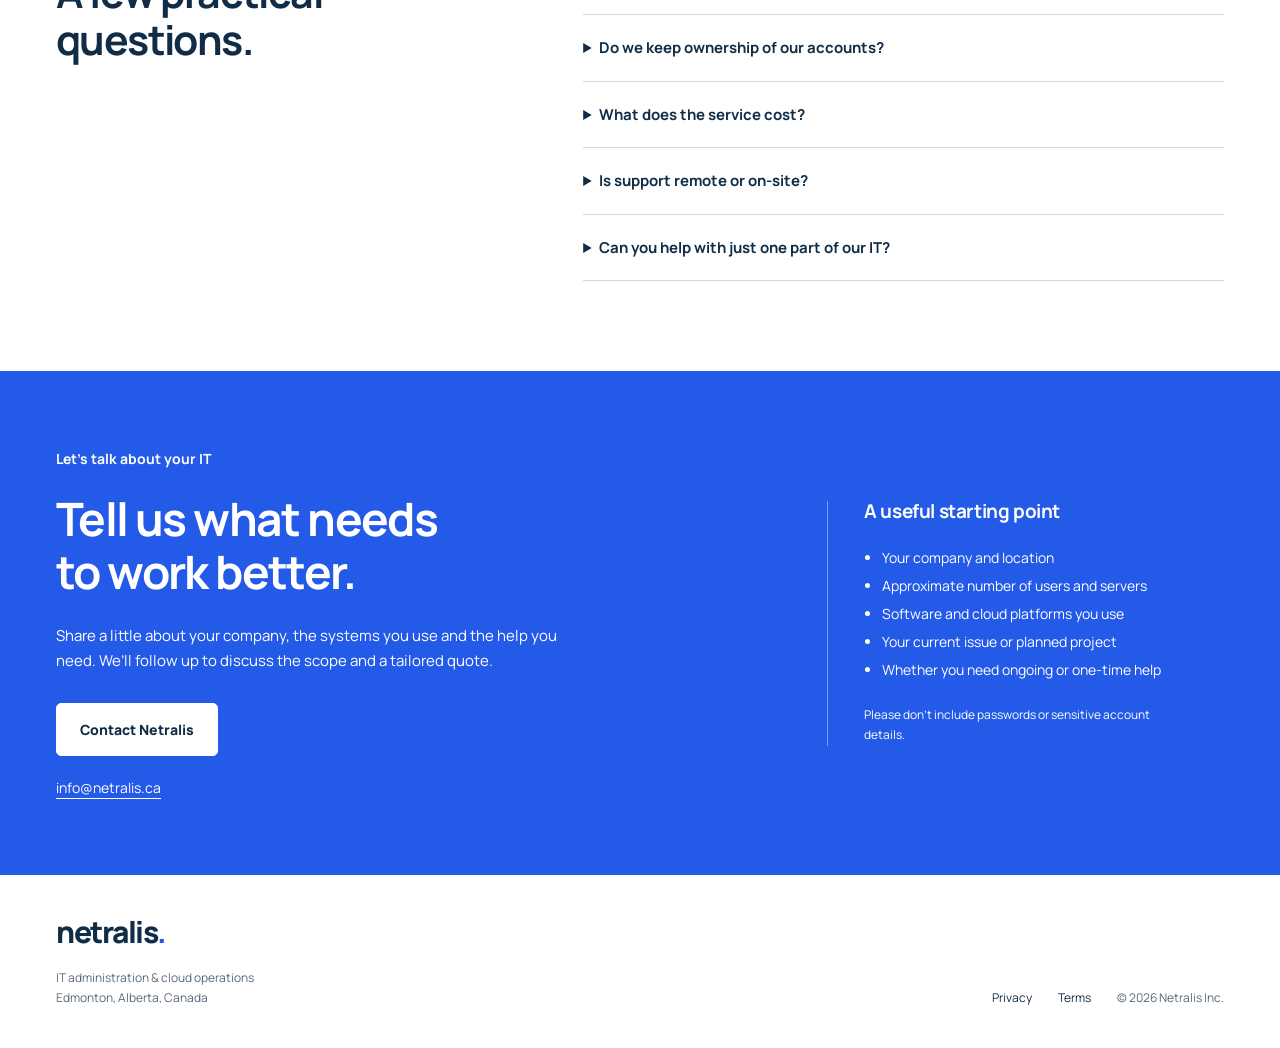
==== commit 200aee7e: "Use verified info alias for public company contact" ====
--- a/index.html
+++ b/index.html
@@ -8,7 +8,7 @@
 <meta name="theme-color" content="#102c46">
 <meta property="og:type" content="website"><meta property="og:title" content="Netralis | IT that keeps your business moving"><meta property="og:description" content="IT administration, AWS operations and server support for Edmonton businesses. Clear scope. Direct technical support. Your accounts stay yours."><meta property="og:url" content="https://netralis.ca/">
 <link rel="icon" href="/logo.svg" type="image/svg+xml"><link rel="preconnect" href="https://fonts.googleapis.com"><link rel="preconnect" href="https://fonts.gstatic.com" crossorigin><link href="https://fonts.googleapis.com/css2?family=Manrope:wght@400;500;600;700;800&display=swap" rel="stylesheet"><link rel="stylesheet" href="/styles.css">
-<script type="application/ld+json">{"@context":"https://schema.org","@type":"ProfessionalService","name":"Netralis Inc.","url":"https://netralis.ca/","email":"george@netralis.ca","description":"IT administration, AWS managed services, server maintenance, business software support and backup management.","address":{"@type":"PostalAddress","addressLocality":"Edmonton","addressRegion":"AB","addressCountry":"CA"},"areaServed":["Edmonton","Nisku","Leduc","Sherwood Park","St. Albert"]}</script>
+<script type="application/ld+json">{"@context":"https://schema.org","@type":"ProfessionalService","name":"Netralis Inc.","url":"https://netralis.ca/","email":"info@netralis.ca","description":"IT administration, AWS managed services, server maintenance, business software support and backup management.","address":{"@type":"PostalAddress","addressLocality":"Edmonton","addressRegion":"AB","addressCountry":"CA"},"areaServed":["Edmonton","Nisku","Leduc","Sherwood Park","St. Albert"]}</script>
 </head>
 <body>
 <a class="skip" href="#main">Skip to content</a>
@@ -23,10 +23,10 @@
 </div>
 </section>
 <div class="service-band"><div class="wrap"><p>Local understanding. Remote technical support.</p><span>Edmonton / Nisku / Leduc / Sherwood Park / St. Albert</span></div></div>
-<section class="aws-section" id="aws"><div class="wrap aws-layout"><div><p class="section-label">AWS managed services</p><h2>Keep your cloud running.<br>Keep control of your account.</h2><p class="section-intro">Running a business application on AWS takes more than launching a server. Netralis helps manage the maintenance, access, backups and operational details that follow.</p><a class="button light" href="mailto:george@netralis.ca?subject=AWS%20management%20enquiry">Discuss your AWS environment</a></div><div class="aws-scope"><h3>Support tailored to your environment</h3><ul><li><strong>EC2 & operating systems</strong><span>Windows and Linux server administration, updates and troubleshooting.</span></li><li><strong>Backups & recovery</strong><span>Snapshot and retention configuration, backup checks and planned restore testing.</span></li><li><strong>Monitoring & access</strong><span>CloudWatch alerts, IAM permissions and security group reviews.</span></li><li><strong>Usage & cost reviews</strong><span>Review resource sizing, operating schedules and unused resources.</span></li><li><strong>Changes & documentation</strong><span>Plan migrations, document your setup and coordinate infrastructure changes.</span></li></ul><p class="scope-note">Your AWS account stays under your ownership. AWS charges you directly for resources; Netralis quotes management services separately. Coverage and response arrangements are agreed in your service scope.</p></div></div></section>
+<section class="aws-section" id="aws"><div class="wrap aws-layout"><div><p class="section-label">AWS managed services</p><h2>Keep your cloud running.<br>Keep control of your account.</h2><p class="section-intro">Running a business application on AWS takes more than launching a server. Netralis helps manage the maintenance, access, backups and operational details that follow.</p><a class="button light" href="mailto:info@netralis.ca?subject=AWS%20management%20enquiry">Discuss your AWS environment</a></div><div class="aws-scope"><h3>Support tailored to your environment</h3><ul><li><strong>EC2 & operating systems</strong><span>Windows and Linux server administration, updates and troubleshooting.</span></li><li><strong>Backups & recovery</strong><span>Snapshot and retention configuration, backup checks and planned restore testing.</span></li><li><strong>Monitoring & access</strong><span>CloudWatch alerts, IAM permissions and security group reviews.</span></li><li><strong>Usage & cost reviews</strong><span>Review resource sizing, operating schedules and unused resources.</span></li><li><strong>Changes & documentation</strong><span>Plan migrations, document your setup and coordinate infrastructure changes.</span></li></ul><p class="scope-note">Your AWS account stays under your ownership. AWS charges you directly for resources; Netralis quotes management services separately. Coverage and response arrangements are agreed in your service scope.</p></div></div></section>
 <section class="wrap section" id="services"><div class="section-heading"><h2>One point of contact.<br>The IT your business relies on.</h2><p>Get help with an existing setup, a specific project or ongoing administration. We define what’s included around your people, systems and priorities.</p></div><div class="service-list"><article><div class="service-title"><span aria-hidden="true">↳</span><h3>IT administration</h3></div><div><p>User onboarding and offboarding, access permissions, account administration and day-to-day technical troubleshooting.</p><p class="service-detail">Account access · Vendor coordination · System documentation</p></div></article><article><div class="service-title"><span aria-hidden="true">↳</span><h3>Servers & hosting</h3></div><div><p>Windows and Linux server maintenance, hosted applications, website hosting administration, domains and DNS.</p><p class="service-detail">Server updates · Application hosting · Domain & DNS changes</p></div></article><article><div class="service-title"><span aria-hidden="true">↳</span><h3>Microsoft 365 & business software</h3></div><div><p>Email and collaboration setup, OneDrive and SharePoint permissions, Google Workspace administration and technical support for hosted business applications such as Sage 50.</p><p class="service-detail">Email migrations · File sharing · Application environments</p></div></article><article><div class="service-title"><span aria-hidden="true">↳</span><h3>Backups & recovery planning</h3></div><div><p>Define what needs protecting, configure backups and retention, and plan restore checks so recovery is part of your operating routine.</p><p class="service-detail">Backup configuration · Recovery procedures · Restore testing</p></div></article></div></section>
 <section class="approach-section" id="approach"><div class="wrap section"><div class="section-heading"><h2>Start with what you have.<br>Build a clear plan from there.</h2><p>Work with Netralis to understand your environment, identify priorities and plan the next step. Get clear technical guidance in plain language.</p></div><ol class="steps"><li><span>1</span><h3>Review your setup</h3><p>Talk through your systems, current issues and business priorities. Identify what needs attention first.</p></li><li><span>2</span><h3>Agree on the scope</h3><p>Receive a proposal with the work, fees, responsibilities and support arrangements clearly defined.</p></li><li><span>3</span><h3>Manage and maintain</h3><p>Carry out the agreed work, document changes and review needs as your business evolves.</p></li></ol><div class="engagement"><div><h3>Ongoing administration</h3><p>Monthly service for recurring maintenance and support, scoped to your systems and expected workload.</p></div><div><h3>Projects & technical help</h3><p>Setup, migration, troubleshooting or a focused improvement, with an estimate before work starts.</p></div></div></div></section>
 <section class="wrap section faq-layout"><h2>A few practical questions.</h2><div class="faq"><details><summary>Can you take over an existing AWS environment?</summary><p>Yes. We start by reviewing the account, workloads, permissions and available documentation, then agree on an onboarding plan and the ongoing responsibilities.</p></details><details><summary>Do we keep ownership of our accounts?</summary><p>Yes. Your company retains ownership of its cloud accounts, domains and data. Administrative access is granted as needed for the agreed work.</p></details><details><summary>What does the service cost?</summary><p>Pricing depends on your users, servers, applications, existing setup and support needs. Ongoing administration is quoted as a monthly service; projects are estimated separately. Cloud usage, software licences and other third-party costs are identified separately.</p></details><details><summary>Is support remote or on-site?</summary><p>Services are primarily delivered remotely. For Edmonton-area businesses, any required on-site work can be discussed and included in the proposal. Support hours and response expectations are agreed before service begins.</p></details><details><summary>Can you help with just one part of our IT?</summary><p>Yes. You can engage Netralis for AWS operations, a server, Microsoft 365 administration or a specific project. We can coordinate with your existing software vendors or IT provider.</p></details></div></section>
-<section class="contact-section" id="contact"><div class="wrap contact-layout"><div><p class="section-label">Let’s talk about your IT</p><h2>Tell us what needs<br>to work better.</h2><p>Share a little about your company, the systems you use and the help you need. We’ll follow up to discuss the scope and a tailored quote.</p><a class="button light" href="mailto:george@netralis.ca?subject=Business%20IT%20services%20enquiry">Contact Netralis</a><a class="contact-email" href="mailto:george@netralis.ca">george@netralis.ca</a></div><aside><h3>A useful starting point</h3><ul><li>Your company and location</li><li>Approximate number of users and servers</li><li>Software and cloud platforms you use</li><li>Your current issue or planned project</li><li>Whether you need ongoing or one-time help</li></ul><p>Please don’t include passwords or sensitive account details.</p></aside></div></section>
+<section class="contact-section" id="contact"><div class="wrap contact-layout"><div><p class="section-label">Let’s talk about your IT</p><h2>Tell us what needs<br>to work better.</h2><p>Share a little about your company, the systems you use and the help you need. We’ll follow up to discuss the scope and a tailored quote.</p><a class="button light" href="mailto:info@netralis.ca?subject=Business%20IT%20services%20enquiry">Contact Netralis</a><a class="contact-email" href="mailto:info@netralis.ca">info@netralis.ca</a></div><aside><h3>A useful starting point</h3><ul><li>Your company and location</li><li>Approximate number of users and servers</li><li>Software and cloud platforms you use</li><li>Your current issue or planned project</li><li>Whether you need ongoing or one-time help</li></ul><p>Please don’t include passwords or sensitive account details.</p></aside></div></section>
 </main><footer class="wrap footer"><div><a class="brand" href="/">netralis<span class="brand-dot">.</span></a><p>IT administration & cloud operations<br>Edmonton, Alberta, Canada</p></div><div class="footer-links"><a href="/privacy.html">Privacy</a><a href="/terms.html">Terms</a><span>© 2026 Netralis Inc.</span></div></footer>
 </body></html>
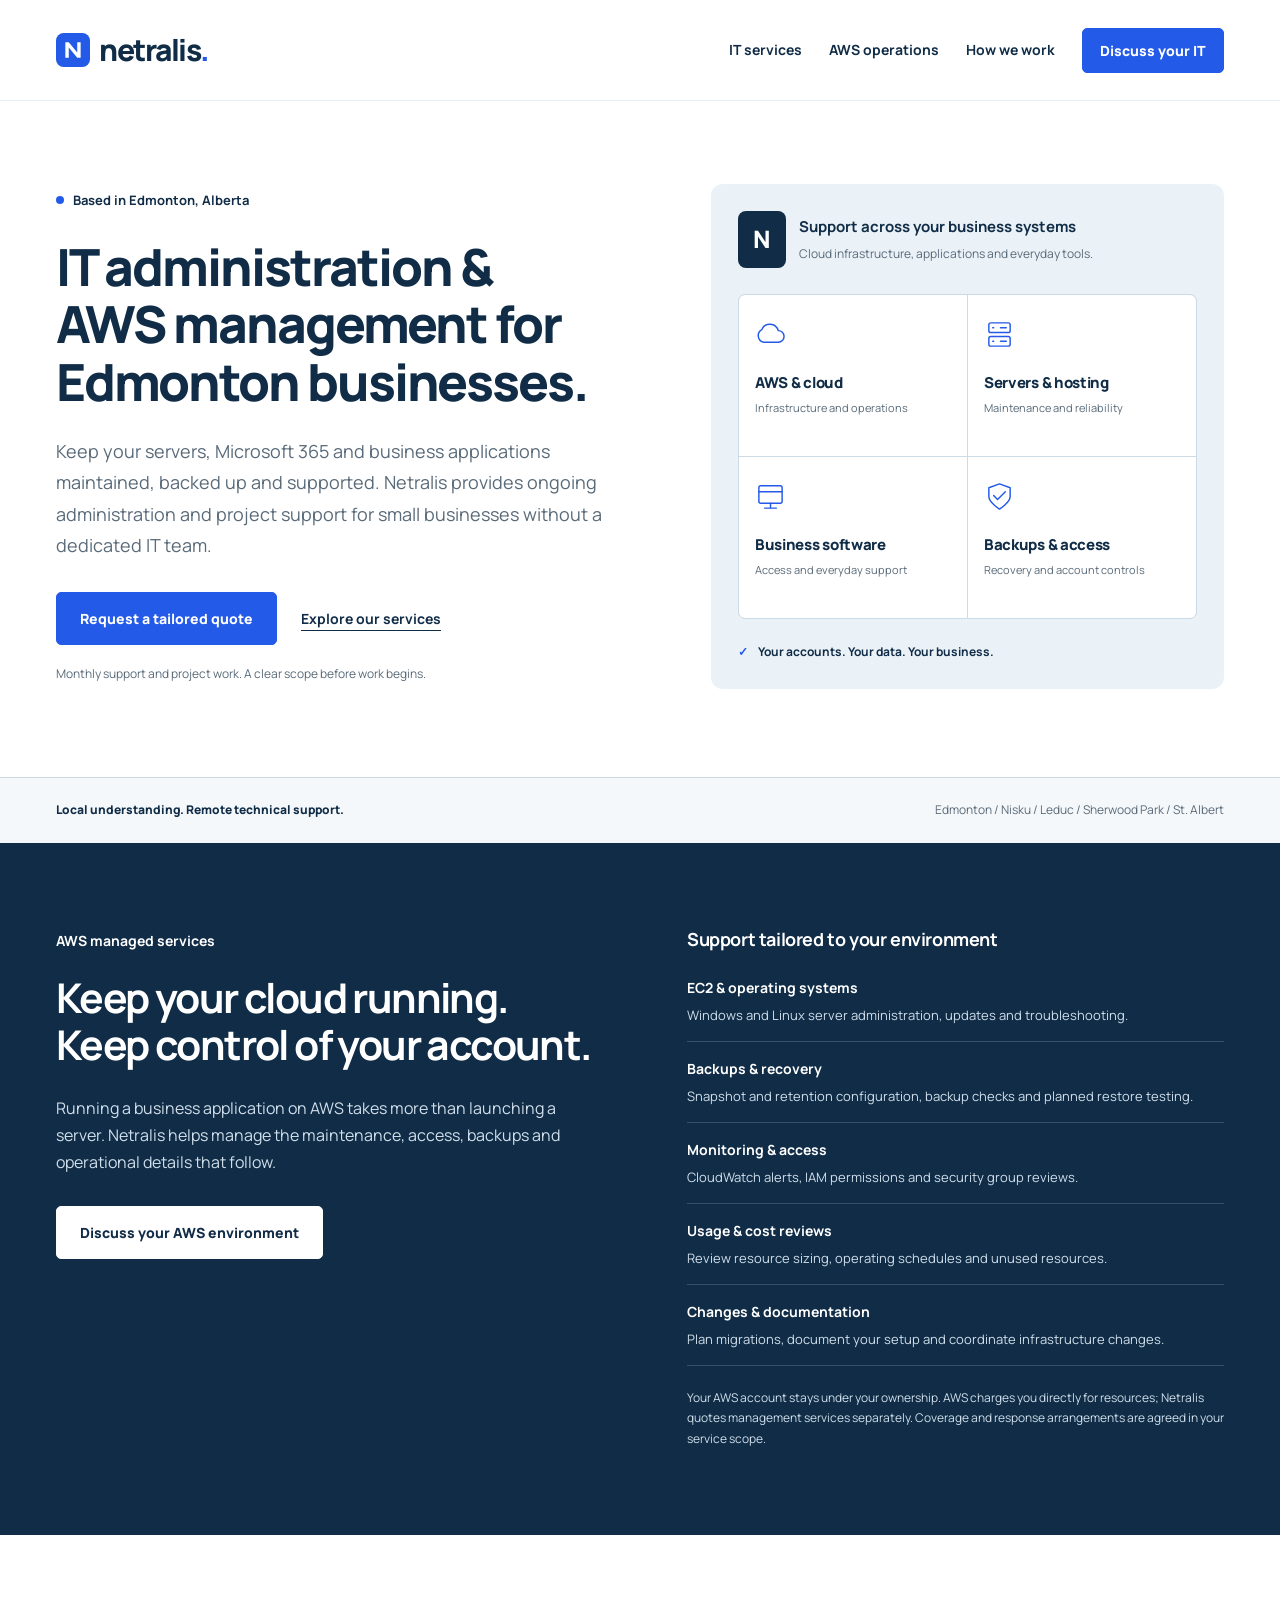
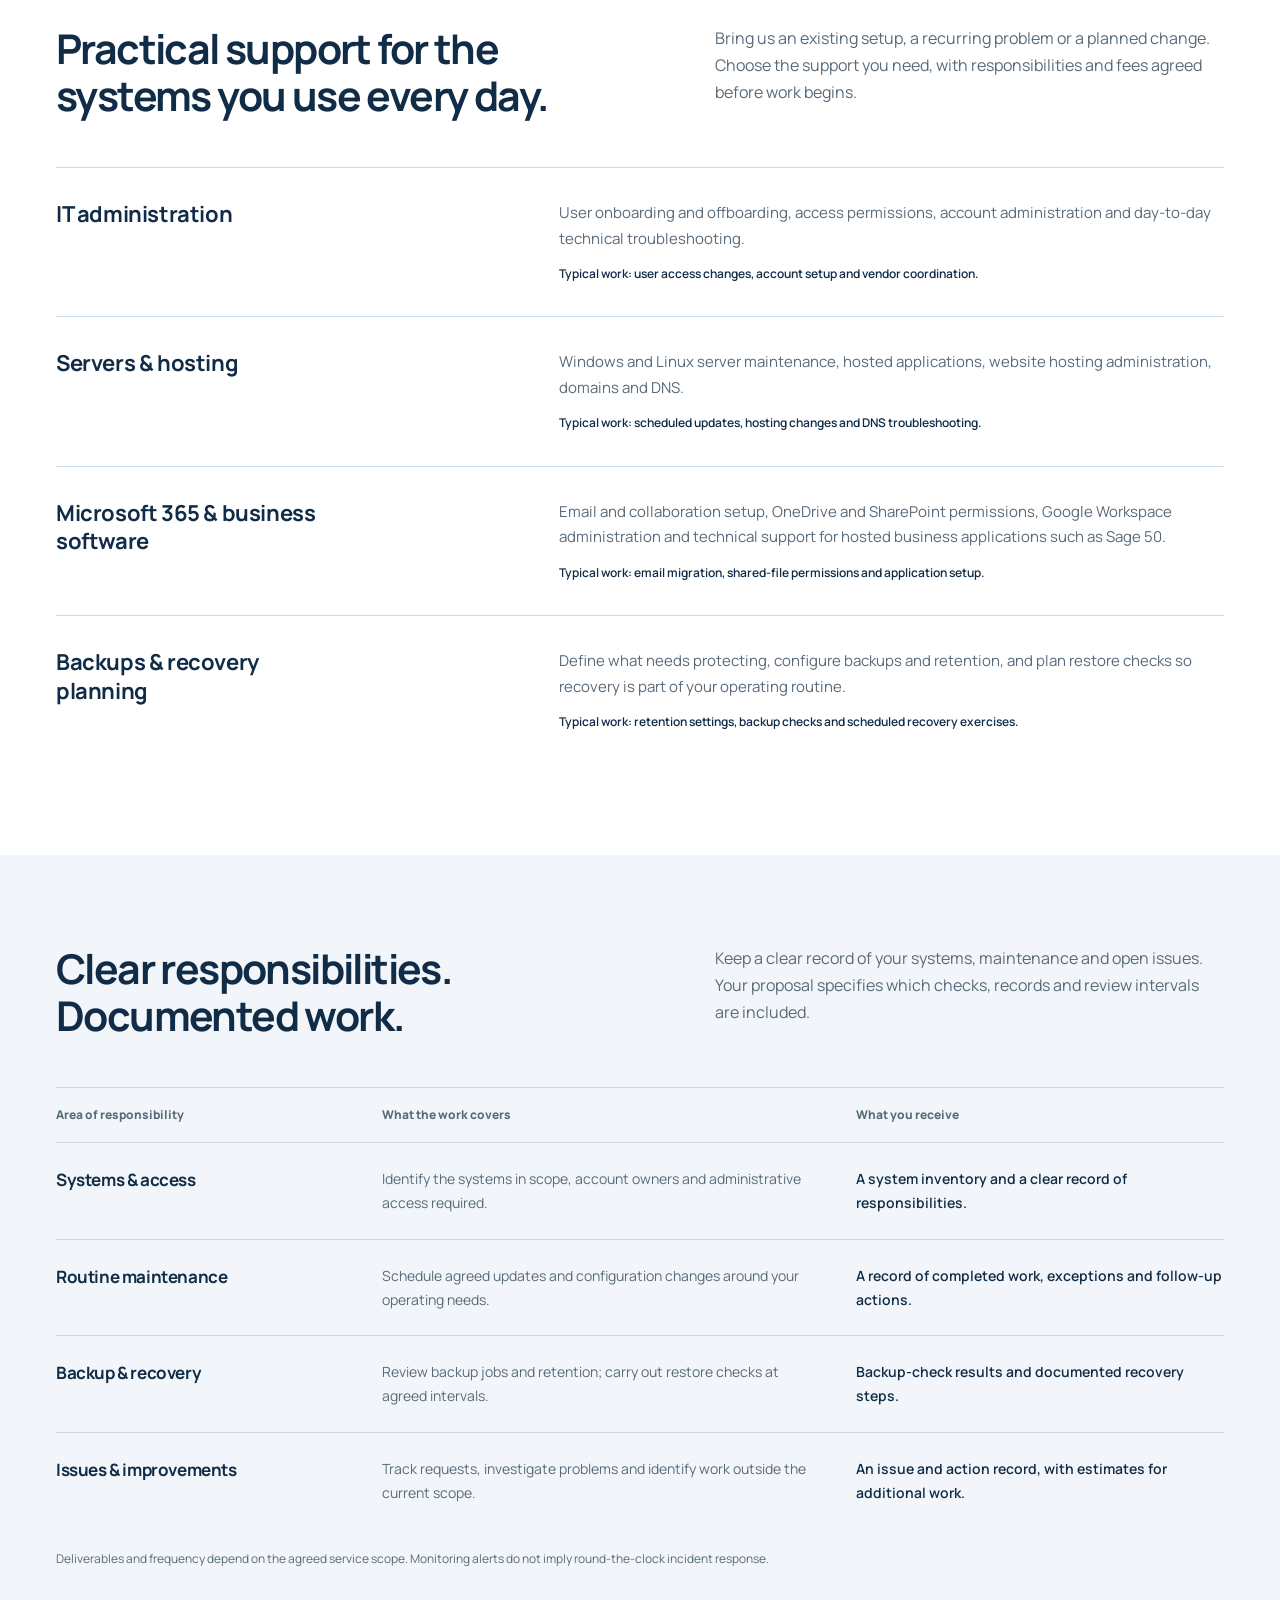
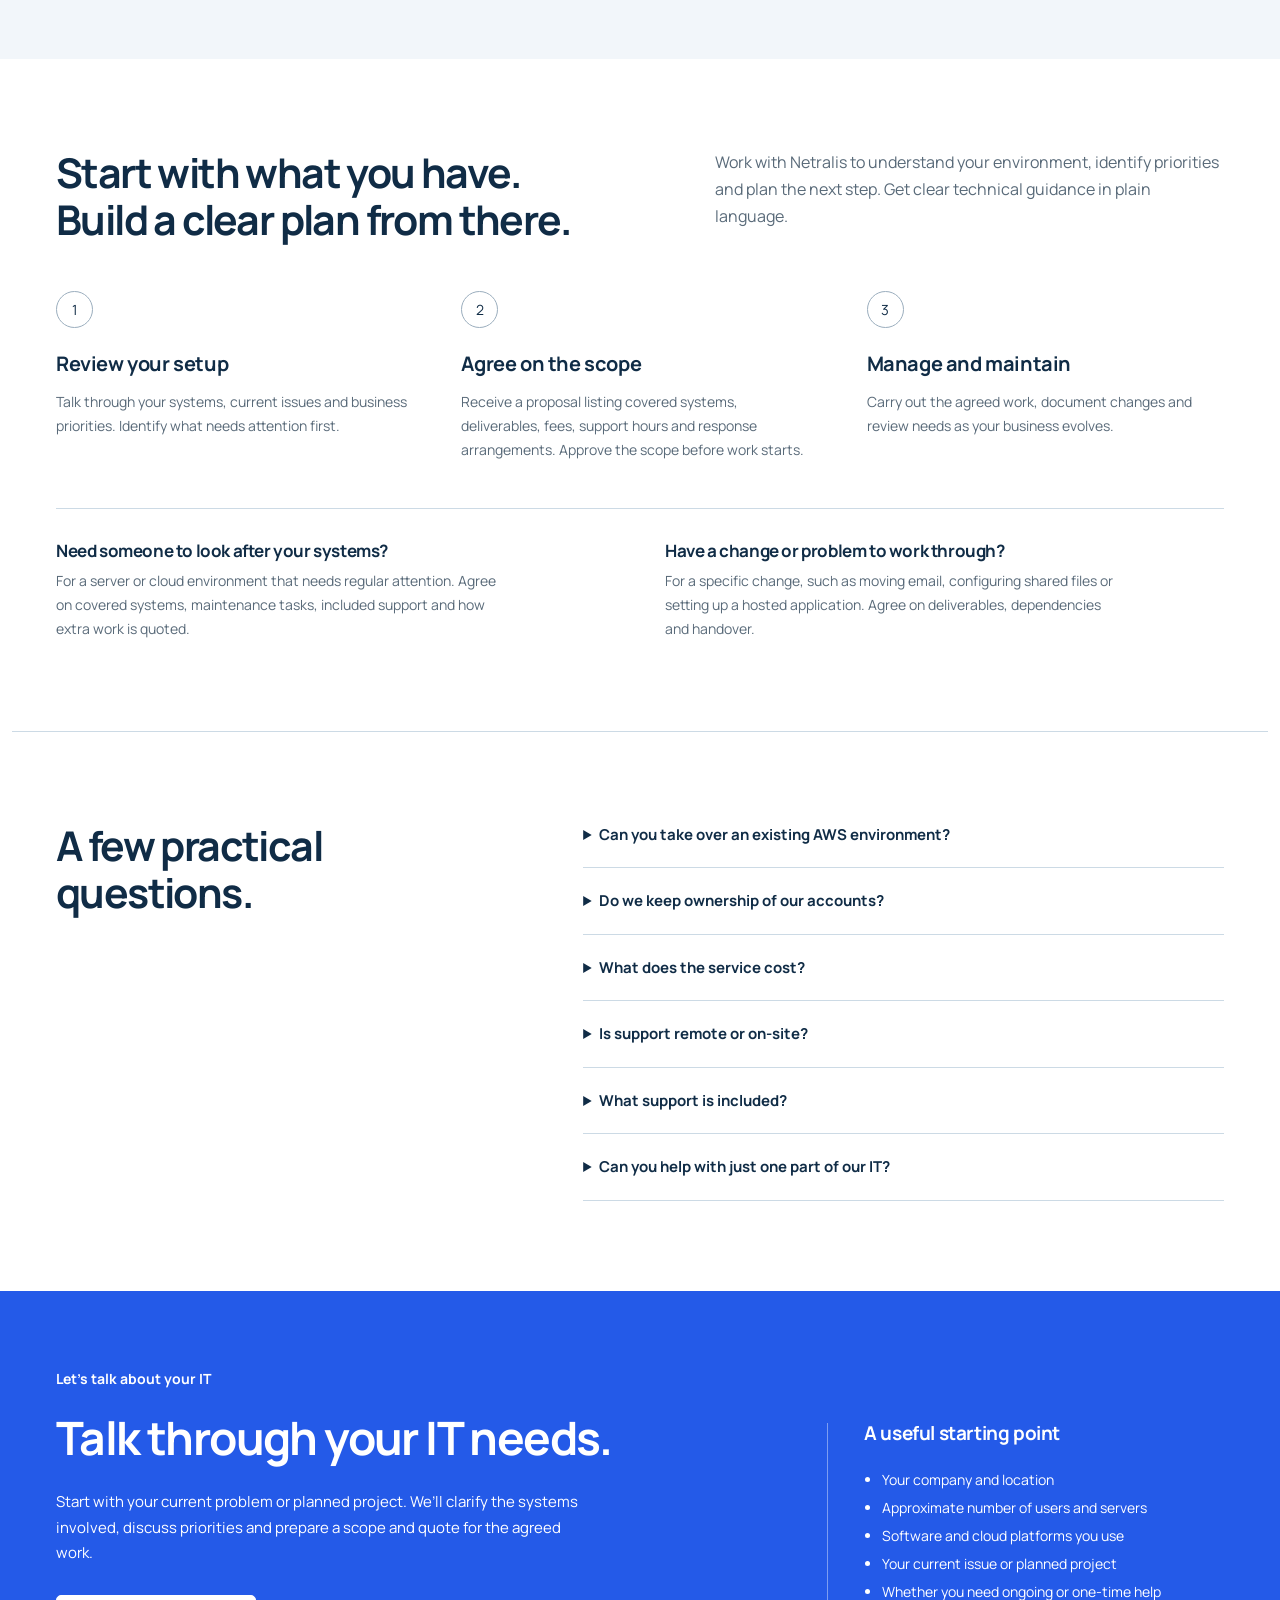
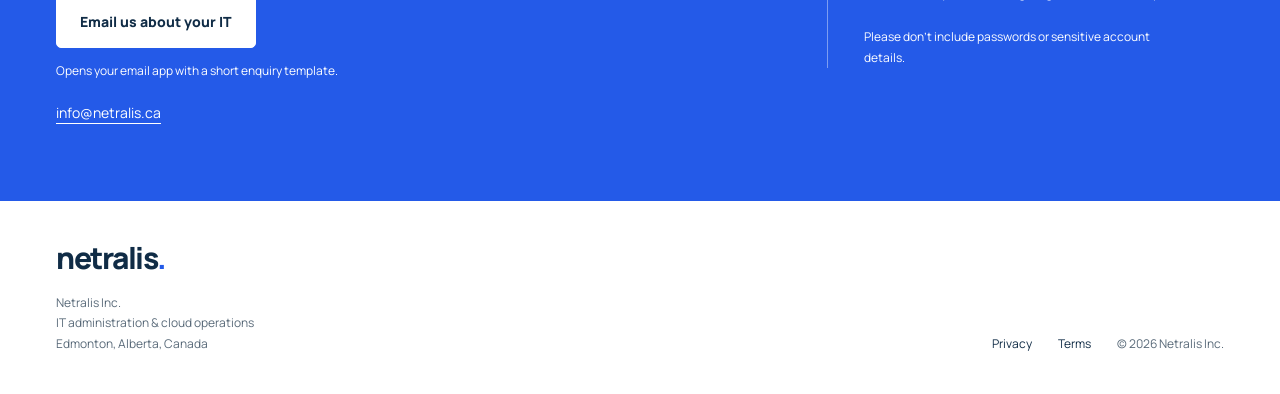
==== commit c7bc8551: "Clarify IT positioning, maintenance deliverables and enquiry journey" ====
--- a/index.html
+++ b/index.html
@@ -6,7 +6,7 @@
 <meta name="description" content="Edmonton-based IT administration and AWS managed services for small businesses. Server maintenance, Microsoft 365, software support, backups and hosting management.">
 <link rel="canonical" href="https://netralis.ca/">
 <meta name="theme-color" content="#102c46">
-<meta property="og:type" content="website"><meta property="og:title" content="Netralis | IT that keeps your business moving"><meta property="og:description" content="IT administration, AWS operations and server support for Edmonton businesses. Clear scope. Direct technical support. Your accounts stay yours."><meta property="og:url" content="https://netralis.ca/">
+<meta property="og:type" content="website"><meta property="og:title" content="Netralis | Edmonton IT Administration & AWS Management"><meta property="og:description" content="IT administration, AWS operations and server support for Edmonton businesses. Clear scope. Direct technical support. Your accounts stay yours."><meta property="og:url" content="https://netralis.ca/">
 <link rel="icon" href="/logo.svg" type="image/svg+xml"><link rel="preconnect" href="https://fonts.googleapis.com"><link rel="preconnect" href="https://fonts.gstatic.com" crossorigin><link href="https://fonts.googleapis.com/css2?family=Manrope:wght@400;500;600;700;800&display=swap" rel="stylesheet"><link rel="stylesheet" href="/styles.css">
 <script type="application/ld+json">{"@context":"https://schema.org","@type":"ProfessionalService","name":"Netralis Inc.","url":"https://netralis.ca/","email":"info@netralis.ca","description":"IT administration, AWS managed services, server maintenance, business software support and backup management.","address":{"@type":"PostalAddress","addressLocality":"Edmonton","addressRegion":"AB","addressCountry":"CA"},"areaServed":["Edmonton","Nisku","Leduc","Sherwood Park","St. Albert"]}</script>
 </head>
@@ -15,18 +15,19 @@
 <header class="header"><div class="wrap nav"><a class="brand" href="/" aria-label="Netralis home"><img src="/logo.svg" width="34" height="34" alt="">netralis<span class="brand-dot">.</span></a><nav aria-label="Main navigation"><a href="#services">IT services</a><a href="#aws">AWS operations</a><a href="#approach">How we work</a><a class="button small" href="#contact">Discuss your IT</a></nav></div></header>
 <main id="main">
 <section class="hero wrap">
-<div class="hero-copy"><p class="location"><span aria-hidden="true"></span> Based in Edmonton, Alberta</p><h1>Your business needs IT.<br>You don’t need to manage it alone.</h1><p class="intro">Practical IT administration and AWS operations for businesses without a dedicated IT team. Keep your servers, software and everyday tools in capable hands.</p><div class="actions"><a class="button" href="#contact">Request a tailored quote</a><a class="text-link" href="#services">Explore our services</a></div><p class="hero-note">Monthly support and project work. A clear scope before work begins.</p></div>
+<div class="hero-copy"><p class="location"><span aria-hidden="true"></span> Based in Edmonton, Alberta</p><h1>IT administration &amp; AWS management for Edmonton businesses.</h1><p class="intro">Keep your servers, Microsoft 365 and business applications maintained, backed up and supported. Netralis provides ongoing administration and project support for small businesses without a dedicated IT team.</p><div class="actions"><a class="button" href="#contact">Request a tailored quote</a><a class="text-link" href="#services">Explore our services</a></div><p class="hero-note">Monthly support and project work. A clear scope before work begins.</p></div>
 <div class="system-map" aria-label="Netralis supports your business across cloud infrastructure, servers, software and backups">
-<div class="map-top"><span class="map-symbol" aria-hidden="true">N</span><div><strong>A connected approach to IT</strong><p>From your cloud to your team’s daily tools.</p></div></div>
-<div class="map-grid"><div><svg viewBox="0 0 32 32" aria-hidden="true"><path d="M9 24H24a6 6 0 0 0 0-12 9 9 0 0 0-17-1A7 7 0 0 0 9 24Z"/></svg><h3>AWS & cloud</h3><p>Infrastructure and operations</p></div><div><svg viewBox="0 0 32 32" aria-hidden="true"><rect x="5" y="4" width="22" height="10" rx="2"/><rect x="5" y="18" width="22" height="10" rx="2"/><path d="M9 9h1m-1 14h1M17 9h6m-6 14h6"/></svg><h3>Servers & hosting</h3><p>Maintenance and reliability</p></div><div><svg viewBox="0 0 32 32" aria-hidden="true"><rect x="4" y="5" width="24" height="18" rx="2"/><path d="M10 28h12m-6-5v5M4 11h24"/></svg><h3>Business software</h3><p>Access and everyday support</p></div><div><svg viewBox="0 0 32 32" aria-hidden="true"><path d="m16 3 11 4v9c0 6-11 13-11 13S5 22 5 16V7Z"/><path d="m10 15 4 4 8-8"/></svg><h3>Backups & access</h3><p>Recovery and account controls</p></div></div>
+<div class="map-top"><span class="map-symbol" aria-hidden="true">N</span><div><strong>Support across your business systems</strong><p>Cloud infrastructure, applications and everyday tools.</p></div></div>
+<div class="map-grid"><div><svg viewBox="0 0 32 32" aria-hidden="true"><path d="M9 24H24a6 6 0 0 0 0-12 9 9 0 0 0-17-1A7 7 0 0 0 9 24Z"/></svg><p class="map-heading">AWS &amp; cloud</p><p>Infrastructure and operations</p></div><div><svg viewBox="0 0 32 32" aria-hidden="true"><rect x="5" y="4" width="22" height="10" rx="2"/><rect x="5" y="18" width="22" height="10" rx="2"/><path d="M9 9h1m-1 14h1M17 9h6m-6 14h6"/></svg><p class="map-heading">Servers &amp; hosting</p><p>Maintenance and reliability</p></div><div><svg viewBox="0 0 32 32" aria-hidden="true"><rect x="4" y="5" width="24" height="18" rx="2"/><path d="M10 28h12m-6-5v5M4 11h24"/></svg><p class="map-heading">Business software</p><p>Access and everyday support</p></div><div><svg viewBox="0 0 32 32" aria-hidden="true"><path d="m16 3 11 4v9c0 6-11 13-11 13S5 22 5 16V7Z"/><path d="m10 15 4 4 8-8"/></svg><p class="map-heading">Backups &amp; access</p><p>Recovery and account controls</p></div></div>
 <div class="map-footer"><span aria-hidden="true">✓</span> Your accounts. Your data. Your business.</div>
 </div>
 </section>
 <div class="service-band"><div class="wrap"><p>Local understanding. Remote technical support.</p><span>Edmonton / Nisku / Leduc / Sherwood Park / St. Albert</span></div></div>
 <section class="aws-section" id="aws"><div class="wrap aws-layout"><div><p class="section-label">AWS managed services</p><h2>Keep your cloud running.<br>Keep control of your account.</h2><p class="section-intro">Running a business application on AWS takes more than launching a server. Netralis helps manage the maintenance, access, backups and operational details that follow.</p><a class="button light" href="mailto:info@netralis.ca?subject=AWS%20management%20enquiry">Discuss your AWS environment</a></div><div class="aws-scope"><h3>Support tailored to your environment</h3><ul><li><strong>EC2 & operating systems</strong><span>Windows and Linux server administration, updates and troubleshooting.</span></li><li><strong>Backups & recovery</strong><span>Snapshot and retention configuration, backup checks and planned restore testing.</span></li><li><strong>Monitoring & access</strong><span>CloudWatch alerts, IAM permissions and security group reviews.</span></li><li><strong>Usage & cost reviews</strong><span>Review resource sizing, operating schedules and unused resources.</span></li><li><strong>Changes & documentation</strong><span>Plan migrations, document your setup and coordinate infrastructure changes.</span></li></ul><p class="scope-note">Your AWS account stays under your ownership. AWS charges you directly for resources; Netralis quotes management services separately. Coverage and response arrangements are agreed in your service scope.</p></div></div></section>
-<section class="wrap section" id="services"><div class="section-heading"><h2>One point of contact.<br>The IT your business relies on.</h2><p>Get help with an existing setup, a specific project or ongoing administration. We define what’s included around your people, systems and priorities.</p></div><div class="service-list"><article><div class="service-title"><span aria-hidden="true">↳</span><h3>IT administration</h3></div><div><p>User onboarding and offboarding, access permissions, account administration and day-to-day technical troubleshooting.</p><p class="service-detail">Account access · Vendor coordination · System documentation</p></div></article><article><div class="service-title"><span aria-hidden="true">↳</span><h3>Servers & hosting</h3></div><div><p>Windows and Linux server maintenance, hosted applications, website hosting administration, domains and DNS.</p><p class="service-detail">Server updates · Application hosting · Domain & DNS changes</p></div></article><article><div class="service-title"><span aria-hidden="true">↳</span><h3>Microsoft 365 & business software</h3></div><div><p>Email and collaboration setup, OneDrive and SharePoint permissions, Google Workspace administration and technical support for hosted business applications such as Sage 50.</p><p class="service-detail">Email migrations · File sharing · Application environments</p></div></article><article><div class="service-title"><span aria-hidden="true">↳</span><h3>Backups & recovery planning</h3></div><div><p>Define what needs protecting, configure backups and retention, and plan restore checks so recovery is part of your operating routine.</p><p class="service-detail">Backup configuration · Recovery procedures · Restore testing</p></div></article></div></section>
-<section class="approach-section" id="approach"><div class="wrap section"><div class="section-heading"><h2>Start with what you have.<br>Build a clear plan from there.</h2><p>Work with Netralis to understand your environment, identify priorities and plan the next step. Get clear technical guidance in plain language.</p></div><ol class="steps"><li><span>1</span><h3>Review your setup</h3><p>Talk through your systems, current issues and business priorities. Identify what needs attention first.</p></li><li><span>2</span><h3>Agree on the scope</h3><p>Receive a proposal with the work, fees, responsibilities and support arrangements clearly defined.</p></li><li><span>3</span><h3>Manage and maintain</h3><p>Carry out the agreed work, document changes and review needs as your business evolves.</p></li></ol><div class="engagement"><div><h3>Ongoing administration</h3><p>Monthly service for recurring maintenance and support, scoped to your systems and expected workload.</p></div><div><h3>Projects & technical help</h3><p>Setup, migration, troubleshooting or a focused improvement, with an estimate before work starts.</p></div></div></div></section>
-<section class="wrap section faq-layout"><h2>A few practical questions.</h2><div class="faq"><details><summary>Can you take over an existing AWS environment?</summary><p>Yes. We start by reviewing the account, workloads, permissions and available documentation, then agree on an onboarding plan and the ongoing responsibilities.</p></details><details><summary>Do we keep ownership of our accounts?</summary><p>Yes. Your company retains ownership of its cloud accounts, domains and data. Administrative access is granted as needed for the agreed work.</p></details><details><summary>What does the service cost?</summary><p>Pricing depends on your users, servers, applications, existing setup and support needs. Ongoing administration is quoted as a monthly service; projects are estimated separately. Cloud usage, software licences and other third-party costs are identified separately.</p></details><details><summary>Is support remote or on-site?</summary><p>Services are primarily delivered remotely. For Edmonton-area businesses, any required on-site work can be discussed and included in the proposal. Support hours and response expectations are agreed before service begins.</p></details><details><summary>Can you help with just one part of our IT?</summary><p>Yes. You can engage Netralis for AWS operations, a server, Microsoft 365 administration or a specific project. We can coordinate with your existing software vendors or IT provider.</p></details></div></section>
-<section class="contact-section" id="contact"><div class="wrap contact-layout"><div><p class="section-label">Let’s talk about your IT</p><h2>Tell us what needs<br>to work better.</h2><p>Share a little about your company, the systems you use and the help you need. We’ll follow up to discuss the scope and a tailored quote.</p><a class="button light" href="mailto:info@netralis.ca?subject=Business%20IT%20services%20enquiry">Contact Netralis</a><a class="contact-email" href="mailto:info@netralis.ca">info@netralis.ca</a></div><aside><h3>A useful starting point</h3><ul><li>Your company and location</li><li>Approximate number of users and servers</li><li>Software and cloud platforms you use</li><li>Your current issue or planned project</li><li>Whether you need ongoing or one-time help</li></ul><p>Please don’t include passwords or sensitive account details.</p></aside></div></section>
-</main><footer class="wrap footer"><div><a class="brand" href="/">netralis<span class="brand-dot">.</span></a><p>IT administration & cloud operations<br>Edmonton, Alberta, Canada</p></div><div class="footer-links"><a href="/privacy.html">Privacy</a><a href="/terms.html">Terms</a><span>© 2026 Netralis Inc.</span></div></footer>
+<section class="wrap section" id="services"><div class="section-heading"><h2>Practical support for the systems you use every day.</h2><p>Bring us an existing setup, a recurring problem or a planned change. Choose the support you need, with responsibilities and fees agreed before work begins.</p></div><div class="service-list"><article><div class="service-title"><h3>IT administration</h3></div><div><p>User onboarding and offboarding, access permissions, account administration and day-to-day technical troubleshooting.</p><p class="service-detail">Typical work: user access changes, account setup and vendor coordination.</p></div></article><article><div class="service-title"><h3>Servers &amp; hosting</h3></div><div><p>Windows and Linux server maintenance, hosted applications, website hosting administration, domains and DNS.</p><p class="service-detail">Typical work: scheduled updates, hosting changes and DNS troubleshooting.</p></div></article><article><div class="service-title"><h3>Microsoft 365 & business software</h3></div><div><p>Email and collaboration setup, OneDrive and SharePoint permissions, Google Workspace administration and technical support for hosted business applications such as Sage 50.</p><p class="service-detail">Typical work: email migration, shared-file permissions and application setup.</p></div></article><article><div class="service-title"><h3>Backups & recovery planning</h3></div><div><p>Define what needs protecting, configure backups and retention, and plan restore checks so recovery is part of your operating routine.</p><p class="service-detail">Typical work: retention settings, backup checks and scheduled recovery exercises.</p></div></article></div></section>
+<section class="deliverables-section" id="deliverables"><div class="wrap section"><div class="section-heading"><h2>Clear responsibilities.<br>Documented work.</h2><p>Keep a clear record of your systems, maintenance and open issues. Your proposal specifies which checks, records and review intervals are included.</p></div><div class="deliverables"><div class="delivery-head"><span>Area of responsibility</span><span>What the work covers</span><span>What you receive</span></div><article><h3>Systems &amp; access</h3><p>Identify the systems in scope, account owners and administrative access required.</p><p>A system inventory and a clear record of responsibilities.</p></article><article><h3>Routine maintenance</h3><p>Schedule agreed updates and configuration changes around your operating needs.</p><p>A record of completed work, exceptions and follow-up actions.</p></article><article><h3>Backup &amp; recovery</h3><p>Review backup jobs and retention; carry out restore checks at agreed intervals.</p><p>Backup-check results and documented recovery steps.</p></article><article><h3>Issues &amp; improvements</h3><p>Track requests, investigate problems and identify work outside the current scope.</p><p>An issue and action record, with estimates for additional work.</p></article></div><p class="delivery-note">Deliverables and frequency depend on the agreed service scope. Monitoring alerts do not imply round-the-clock incident response.</p></div></section>
+<section class="approach-section" id="approach"><div class="wrap section"><div class="section-heading"><h2>Start with what you have.<br>Build a clear plan from there.</h2><p>Work with Netralis to understand your environment, identify priorities and plan the next step. Get clear technical guidance in plain language.</p></div><ol class="steps"><li><span>1</span><h3>Review your setup</h3><p>Talk through your systems, current issues and business priorities. Identify what needs attention first.</p></li><li><span>2</span><h3>Agree on the scope</h3><p>Receive a proposal listing covered systems, deliverables, fees, support hours and response arrangements. Approve the scope before work starts.</p></li><li><span>3</span><h3>Manage and maintain</h3><p>Carry out the agreed work, document changes and review needs as your business evolves.</p></li></ol><div class="engagement"><div><h3>Need someone to look after your systems?</h3><p>For a server or cloud environment that needs regular attention. Agree on covered systems, maintenance tasks, included support and how extra work is quoted.</p></div><div><h3>Have a change or problem to work through?</h3><p>For a specific change, such as moving email, configuring shared files or setting up a hosted application. Agree on deliverables, dependencies and handover.</p></div></div></div></section>
+<section class="wrap section faq-layout"><h2>A few practical questions.</h2><div class="faq"><details><summary>Can you take over an existing AWS environment?</summary><p>Yes. We start by reviewing the account, workloads, permissions and available documentation, then agree on an onboarding plan and the ongoing responsibilities.</p></details><details><summary>Do we keep ownership of our accounts?</summary><p>Yes. Your company retains ownership of its cloud accounts, domains and data. Administrative access is granted as needed for the agreed work.</p></details><details><summary>What does the service cost?</summary><p>Pricing depends on your users, servers, applications, existing setup and support needs. Ongoing administration is quoted as a monthly service; projects are estimated separately. Cloud usage, software licences and other third-party costs are identified separately.</p></details><details><summary>Is support remote or on-site?</summary><p>Services are primarily delivered remotely. For Edmonton-area businesses, any required on-site work can be discussed and included in the proposal. Support hours and response expectations are agreed before service begins.</p></details><details><summary>What support is included?</summary><p>Your proposal defines covered systems, support hours, response arrangements and any included support allowance. After-hours coverage and major changes must be agreed separately. Software licences, cloud usage and third-party charges are separate from management fees. Sage 50 support covers the technical environment; accounting and bookkeeping are outside the service scope.</p></details><details><summary>Can you help with just one part of our IT?</summary><p>Yes. You can engage Netralis for AWS operations, a server, Microsoft 365 administration or a specific project. We can coordinate with your existing software vendors or IT provider.</p></details></div></section>
+<section class="contact-section" id="contact"><div class="wrap contact-layout"><div><p class="section-label">Let’s talk about your IT</p><h2>Talk through your IT needs.</h2><p>Start with your current problem or planned project. We’ll clarify the systems involved, discuss priorities and prepare a scope and quote for the agreed work.</p><a class="button light" href="mailto:info@netralis.ca?subject=Business%20IT%20services%20enquiry&amp;body=Company%20and%20location%3A%20%0A%0AHelp%20needed%3A%20%0A%0AUsers%20and%20systems%3A%20%0A%0APreferred%20time%20to%20talk%3A%20">Email us about your IT</a><p class="email-help">Opens your email app with a short enquiry template.</p><a class="contact-email" href="mailto:info@netralis.ca">info@netralis.ca</a></div><aside><h3>A useful starting point</h3><ul><li>Your company and location</li><li>Approximate number of users and servers</li><li>Software and cloud platforms you use</li><li>Your current issue or planned project</li><li>Whether you need ongoing or one-time help</li></ul><p>Please don’t include passwords or sensitive account details.</p></aside></div></section>
+</main><footer class="wrap footer"><div><a class="brand" href="/">netralis<span class="brand-dot">.</span></a><p>Netralis Inc.<br>IT administration &amp; cloud operations<br>Edmonton, Alberta, Canada</p></div><div class="footer-links"><a href="/privacy.html">Privacy</a><a href="/terms.html">Terms</a><span>© 2026 Netralis Inc.</span></div></footer>
 </body></html>
--- a/styles.css
+++ b/styles.css
@@ -1 +1,7 @@
-:root{--navy:#102c46;--blue:#245ae8;--ice:#eaf1f7;--slate:#596a79;--white:#fff;--line:#ccdae5}*{box-sizing:border-box}html{scroll-behavior:smooth;scroll-padding-top:100px}body{margin:0;color:var(--navy);background:#fff;font-family:Manrope,Arial,sans-serif;font-size:16px;line-height:1.7}a{color:inherit}a:focus-visible,summary:focus-visible{outline:3px solid #d58a00;outline-offset:5px}h1,h2,h3,p{margin:0}h1,h2,h3{line-height:1.15}h1{font-size:clamp(38px,4.3vw,62px);font-weight:800;letter-spacing:-2.7px}h2{font-size:clamp(30px,3.2vw,44px);letter-spacing:-1.6px}h3{font-size:20px;letter-spacing:-.4px}.wrap{max-width:1256px;margin:auto;padding-left:44px;padding-right:44px}.header{border-bottom:1px solid #e6edf3;background:#fff}.nav{height:100px;display:flex;align-items:center;justify-content:space-between;gap:28px}.brand{display:inline-flex;align-items:center;font-size:30px;letter-spacing:-1.5px;font-weight:800;text-decoration:none;line-height:1}.brand img{margin-right:9px}.brand-dot{color:var(--blue)}nav{display:flex;align-items:center;gap:27px;font-size:14px;font-weight:700}nav>a{text-decoration:none}nav>a:hover,.text-link:hover,.footer a:hover{color:var(--blue)}.button{display:inline-flex;align-items:center;justify-content:center;text-decoration:none;background:var(--blue);color:#fff;border:1px solid var(--blue);padding:15px 23px;border-radius:5px;font-size:14px;font-weight:800;line-height:1.5}.button:hover{background:#1744ba;color:#fff}.button.small{padding:11px 17px}.button.light{background:#fff;color:var(--navy);border-color:#fff}.button.light:hover{background:var(--ice)}.hero{display:grid;grid-template-columns:1.15fr 1fr;gap:65px;align-items:center;padding-top:83px;padding-bottom:88px}.location{font-size:13px;font-weight:700;margin-bottom:27px;display:flex;gap:9px;align-items:center}.location span{width:8px;height:8px;border-radius:50%;background:var(--blue)}.intro{font-size:18px;line-height:1.75;color:var(--slate);margin-top:26px;max-width:560px}.actions{display:flex;align-items:center;gap:24px;flex-wrap:wrap;margin-top:30px}.text-link{font-weight:700;font-size:14px;text-underline-offset:6px}.hero-note{font-size:12px;color:var(--slate);margin-top:19px}.system-map{background:var(--ice);border-radius:12px;padding:27px;position:relative}.map-top{display:flex;gap:13px;align-items:center;padding-bottom:26px}.map-top strong{font-size:15px;display:block}.map-top p{font-size:12px;color:var(--slate);margin-top:5px}.map-symbol{background:var(--navy);color:#fff;border-radius:8px;padding:8px 15px;font-size:24px;font-weight:800}.map-grid{display:grid;grid-template-columns:1fr 1fr;gap:1px;background:var(--line);border:1px solid var(--line);border-radius:7px;overflow:hidden}.map-grid>div{background:#fff;padding:24px 16px;min-height:161px}.map-grid svg{width:31px;height:31px;fill:none;stroke:var(--blue);stroke-width:1.5;stroke-linecap:round;stroke-linejoin:round;margin-bottom:16px}.map-grid h3{font-size:15px;letter-spacing:-.3px}.map-grid p{font-size:11px;margin-top:7px;color:var(--slate)}.map-footer{font-size:12px;font-weight:700;margin-top:23px;display:flex;gap:10px}.map-footer span{color:var(--blue)}.service-band{border-top:1px solid var(--line);background:#f5f8fb;padding:22px 0}.service-band .wrap{display:flex;justify-content:space-between;gap:18px;font-size:12px}.service-band p{font-weight:800}.service-band span{color:var(--slate)}.aws-section{background:var(--navy);color:white;padding:86px 0}.aws-layout{display:grid;grid-template-columns:1fr 1fr;gap:94px}.section-label{font-size:14px;font-weight:700;margin-bottom:22px}.section-intro{font-size:16px;color:#d0dfeb;margin:26px 0 30px;max-width:520px}.aws-scope h3{font-size:18px;margin-bottom:12px}.aws-scope ul{list-style:none;margin:0;padding:0}.aws-scope li{border-bottom:1px solid #365167;padding:15px 0}.aws-scope li strong{font-size:14px;display:block}.aws-scope li span{font-size:13px;color:#d0dfeb;display:block;margin-top:4px}.scope-note{font-size:12px;color:#d0dfeb;margin-top:22px}.section{padding-top:90px;padding-bottom:90px}.section-heading{display:grid;grid-template-columns:1.1fr 1fr;gap:100px;margin-bottom:48px;align-items:start}.section-heading>p{color:var(--slate);max-width:510px}.service-list article{display:grid;grid-template-columns:1fr 1.5fr;gap:60px;padding:32px 0;border-top:1px solid var(--line)}.service-title{display:flex;gap:20px;align-items:baseline}.service-title>span{color:var(--blue);font-size:25px}.service-list h3{font-size:22px;max-width:290px}.service-list article p{color:var(--slate);font-size:15px}.service-list article .service-detail{font-size:12px;color:var(--navy);margin-top:13px;font-weight:600}.approach-section{background:#f2f6fa}.steps{list-style:none;display:grid;grid-template-columns:repeat(3,1fr);gap:48px;padding:0;margin:0}.steps li>span{width:37px;height:37px;border:1px solid #9baebe;border-radius:50%;display:flex;align-items:center;justify-content:center;font-size:14px;margin-bottom:24px}.steps h3{margin-bottom:15px}.steps p{font-size:14px;color:var(--slate)}.engagement{display:grid;grid-template-columns:1fr 1fr;gap:50px;border-top:1px solid var(--line);padding-top:32px;margin-top:46px}.engagement h3{font-size:17px;margin-bottom:9px}.engagement p{font-size:14px;color:var(--slate);max-width:450px}.faq-layout{display:grid;grid-template-columns:.8fr 1.2fr;gap:100px}.faq-layout h2{max-width:330px}.faq details{border-bottom:1px solid var(--line);padding:20px 0}.faq details:first-child{padding-top:0}.faq summary{cursor:pointer;font-weight:700;font-size:15px;padding-right:12px}.faq p{font-size:14px;color:var(--slate);margin-top:15px}.contact-section{background:#245ae8;color:#fff;padding:76px 0}.contact-layout{display:grid;grid-template-columns:1.25fr .75fr;gap:110px;align-items:center}.contact-layout h2{font-size:46px}.contact-layout>div>p:not(.section-label){max-width:530px;margin:24px 0 29px;font-size:15px}.contact-email{display:block;width:fit-content;margin-top:20px;font-size:14px;text-underline-offset:5px}.contact-layout aside{border-left:1px solid #7d9df1;padding-left:36px}.contact-layout aside h3{font-size:19px}.contact-layout ul{padding-left:18px;margin:21px 0;font-size:14px;line-height:2}.contact-layout aside p{font-size:12px;max-width:290px}.footer{padding-top:42px;padding-bottom:40px;display:flex;justify-content:space-between;gap:30px;align-items:end}.footer p{font-size:12px;color:var(--slate);margin-top:16px}.footer-links{display:flex;gap:26px;font-size:12px}.footer-links a{text-decoration:none}.footer-links span{color:var(--slate)}.skip{position:absolute;top:-100px;background:white;padding:12px;z-index:9}.skip:focus{top:0}.legal{max-width:850px;min-height:65vh}.legal h1{font-size:44px;margin-bottom:24px}.legal h2{font-size:23px;margin:30px 0 12px;letter-spacing:-.5px}.legal p,.legal ul{color:var(--slate);margin-bottom:16px}.legal a{color:var(--blue)}@media(min-width:1500px){.hero{padding-top:110px;padding-bottom:110px}}@media(max-width:1000px){.wrap{padding-left:28px;padding-right:28px}.hero{gap:30px}.aws-layout,.section-heading,.faq-layout{gap:45px}h1{letter-spacing:-1.8px}.map-grid>div{padding:20px 12px}.system-map{padding:20px}.contact-layout{gap:45px}nav{gap:18px}nav a:nth-child(3){display:none}.service-band .wrap{flex-wrap:wrap}.contact-layout h2{font-size:39px}}@media(max-width:720px){html{scroll-padding-top:20px}.wrap{padding-left:23px;padding-right:23px}.nav{height:82px}.brand{font-size:27px}.brand img{width:29px;height:29px}nav>a:not(.button){display:none}.button.small{font-size:12px;padding:10px 13px}.hero{grid-template-columns:1fr;padding-top:44px;padding-bottom:42px;gap:39px}h1{font-size:43px;letter-spacing:-2px}.intro{font-size:16px}.location{margin-bottom:22px}.actions{gap:21px}.hero-note{font-size:11px}.system-map{max-width:520px}.map-grid>div{padding:22px 17px;min-height:145px}.map-top p{font-size:11px}.service-band{padding:18px 0}.service-band .wrap{gap:7px}.service-band span{font-size:11px}.aws-section{padding:52px 0}.aws-layout,.section-heading,.faq-layout,.contact-layout{grid-template-columns:1fr;gap:35px}.section{padding-top:54px;padding-bottom:54px}h2{font-size:33px;letter-spacing:-1.3px}.section-heading{margin-bottom:30px;gap:21px}.section-heading>p{font-size:15px}.service-list article{grid-template-columns:1fr;gap:15px;padding:25px 0}.service-title{gap:13px}.service-list h3{max-width:none;font-size:21px}.steps{grid-template-columns:1fr;gap:30px}.steps li{position:relative;padding-left:56px}.steps li>span{position:absolute;left:0;top:0}.steps h3{padding-top:7px}.engagement{grid-template-columns:1fr;gap:25px}.faq-layout{gap:30px}.faq-layout h2{max-width:none}.contact-section{padding:52px 0}.contact-layout h2{font-size:38px}.contact-layout aside{border-left:0;border-top:1px solid #7d9df1;padding:28px 0 0}.footer{flex-direction:column;align-items:start;padding-top:32px;gap:28px}.footer-links{flex-wrap:wrap;gap:20px}.legal h1{font-size:36px}}@media(prefers-reduced-motion:reduce){html{scroll-behavior:auto}}
+:root{--navy:#102c46;--blue:#245ae8;--ice:#eaf1f7;--slate:#596a79;--white:#fff;--line:#ccdae5}*{box-sizing:border-box}html{scroll-behavior:smooth;scroll-padding-top:100px}body{margin:0;color:var(--navy);background:#fff;font-family:Manrope,Arial,sans-serif;font-size:16px;line-height:1.7}a{color:inherit}a:focus-visible,summary:focus-visible{outline:3px solid #d58a00;outline-offset:5px}h1,h2,h3,p{margin:0}h1,h2,h3{line-height:1.15}h1{font-size:clamp(38px,4.3vw,62px);font-weight:800;letter-spacing:-2.7px}h2{font-size:clamp(30px,3.2vw,44px);letter-spacing:-1.6px}h3{font-size:20px;letter-spacing:-.4px}.wrap{max-width:1256px;margin:auto;padding-left:44px;padding-right:44px}.header{border-bottom:1px solid #e6edf3;background:#fff}.nav{height:100px;display:flex;align-items:center;justify-content:space-between;gap:28px}.brand{display:inline-flex;align-items:center;font-size:30px;letter-spacing:-1.5px;font-weight:800;text-decoration:none;line-height:1}.brand img{margin-right:9px}.brand-dot{color:var(--blue)}nav{display:flex;align-items:center;gap:27px;font-size:14px;font-weight:700}nav>a{text-decoration:none}nav>a:hover,.text-link:hover,.footer a:hover{color:var(--blue)}.button{display:inline-flex;align-items:center;justify-content:center;text-decoration:none;background:var(--blue);color:#fff;border:1px solid var(--blue);padding:15px 23px;border-radius:5px;font-size:14px;font-weight:800;line-height:1.5}.button:hover{background:#1744ba;color:#fff}.button.small{padding:11px 17px}.button.light{background:#fff;color:var(--navy);border-color:#fff}.button.light:hover{background:var(--ice)}.hero{display:grid;grid-template-columns:1.15fr 1fr;gap:65px;align-items:center;padding-top:83px;padding-bottom:88px}.location{font-size:13px;font-weight:700;margin-bottom:27px;display:flex;gap:9px;align-items:center}.location span{width:8px;height:8px;border-radius:50%;background:var(--blue)}.intro{font-size:18px;line-height:1.75;color:var(--slate);margin-top:26px;max-width:560px}.actions{display:flex;align-items:center;gap:24px;flex-wrap:wrap;margin-top:30px}.text-link{font-weight:700;font-size:14px;text-underline-offset:6px}.hero-note{font-size:12px;color:var(--slate);margin-top:19px}.system-map{background:var(--ice);border-radius:12px;padding:27px;position:relative}.map-top{display:flex;gap:13px;align-items:center;padding-bottom:26px}.map-top strong{font-size:15px;display:block}.map-top p{font-size:12px;color:var(--slate);margin-top:5px}.map-symbol{background:var(--navy);color:#fff;border-radius:8px;padding:8px 15px;font-size:24px;font-weight:800}.map-grid{display:grid;grid-template-columns:1fr 1fr;gap:1px;background:var(--line);border:1px solid var(--line);border-radius:7px;overflow:hidden}.map-grid>div{background:#fff;padding:24px 16px;min-height:161px}.map-grid svg{width:31px;height:31px;fill:none;stroke:var(--blue);stroke-width:1.5;stroke-linecap:round;stroke-linejoin:round;margin-bottom:16px}.map-grid .map-heading{font-size:15px;letter-spacing:-.3px;font-weight:800;color:var(--navy);line-height:1.2;margin:0}.map-grid p{font-size:11px;margin-top:7px;color:var(--slate)}.map-footer{font-size:12px;font-weight:700;margin-top:23px;display:flex;gap:10px}.map-footer span{color:var(--blue)}.service-band{border-top:1px solid var(--line);background:#f5f8fb;padding:22px 0}.service-band .wrap{display:flex;justify-content:space-between;gap:18px;font-size:12px}.service-band p{font-weight:800}.service-band span{color:var(--slate)}.aws-section{background:var(--navy);color:white;padding:86px 0}.aws-layout{display:grid;grid-template-columns:1fr 1fr;gap:94px}.section-label{font-size:14px;font-weight:700;margin-bottom:22px}.section-intro{font-size:16px;color:#d0dfeb;margin:26px 0 30px;max-width:520px}.aws-scope h3{font-size:18px;margin-bottom:12px}.aws-scope ul{list-style:none;margin:0;padding:0}.aws-scope li{border-bottom:1px solid #365167;padding:15px 0}.aws-scope li strong{font-size:14px;display:block}.aws-scope li span{font-size:13px;color:#d0dfeb;display:block;margin-top:4px}.scope-note{font-size:12px;color:#d0dfeb;margin-top:22px}.section{padding-top:90px;padding-bottom:90px}.section-heading{display:grid;grid-template-columns:1.1fr 1fr;gap:100px;margin-bottom:48px;align-items:start}.section-heading>p{color:var(--slate);max-width:510px}.service-list article{display:grid;grid-template-columns:1fr 1.5fr;gap:60px;padding:32px 0;border-top:1px solid var(--line)}.service-title{display:flex;gap:20px;align-items:baseline}.service-title>span{color:var(--blue);font-size:25px}.service-list h3{font-size:22px;max-width:290px}.service-list article p{color:var(--slate);font-size:15px}.service-list article .service-detail{font-size:12px;color:var(--navy);margin-top:13px;font-weight:600}.approach-section{background:#f2f6fa}.steps{list-style:none;display:grid;grid-template-columns:repeat(3,1fr);gap:48px;padding:0;margin:0}.steps li>span{width:37px;height:37px;border:1px solid #9baebe;border-radius:50%;display:flex;align-items:center;justify-content:center;font-size:14px;margin-bottom:24px}.steps h3{margin-bottom:15px}.steps p{font-size:14px;color:var(--slate)}.engagement{display:grid;grid-template-columns:1fr 1fr;gap:50px;border-top:1px solid var(--line);padding-top:32px;margin-top:46px}.engagement h3{font-size:17px;margin-bottom:9px}.engagement p{font-size:14px;color:var(--slate);max-width:450px}.faq-layout{display:grid;grid-template-columns:.8fr 1.2fr;gap:100px}.faq-layout h2{max-width:330px}.faq details{border-bottom:1px solid var(--line);padding:20px 0}.faq details:first-child{padding-top:0}.faq summary{cursor:pointer;font-weight:700;font-size:15px;padding-right:12px}.faq p{font-size:14px;color:var(--slate);margin-top:15px}.contact-section{background:#245ae8;color:#fff;padding:76px 0}.contact-layout{display:grid;grid-template-columns:1.25fr .75fr;gap:110px;align-items:center}.contact-layout h2{font-size:46px}.contact-layout>div>p:not(.section-label){max-width:530px;margin:24px 0 29px;font-size:15px}.contact-email{display:block;width:fit-content;margin-top:20px;font-size:14px;text-underline-offset:5px}.contact-layout aside{border-left:1px solid #7d9df1;padding-left:36px}.contact-layout aside h3{font-size:19px}.contact-layout ul{padding-left:18px;margin:21px 0;font-size:14px;line-height:2}.contact-layout aside p{font-size:12px;max-width:290px}.footer{padding-top:42px;padding-bottom:40px;display:flex;justify-content:space-between;gap:30px;align-items:end}.footer p{font-size:12px;color:var(--slate);margin-top:16px}.footer-links{display:flex;gap:26px;font-size:12px}.footer-links a{text-decoration:none}.footer-links span{color:var(--slate)}.skip{position:absolute;top:-100px;background:white;padding:12px;z-index:9}.skip:focus{top:0}.legal{max-width:850px;min-height:65vh}.legal h1{font-size:44px;margin-bottom:24px}.legal h2{font-size:23px;margin:30px 0 12px;letter-spacing:-.5px}.legal p,.legal ul{color:var(--slate);margin-bottom:16px}.legal a{color:var(--blue)}@media(min-width:1500px){.hero{padding-top:110px;padding-bottom:110px}}@media(max-width:1000px){.wrap{padding-left:28px;padding-right:28px}.hero{gap:30px}.aws-layout,.section-heading,.faq-layout{gap:45px}h1{letter-spacing:-1.8px}.map-grid>div{padding:20px 12px}.system-map{padding:20px}.contact-layout{gap:45px}nav{gap:18px}nav a:nth-child(3){display:none}.service-band .wrap{flex-wrap:wrap}.contact-layout h2{font-size:39px}}@media(max-width:720px){html{scroll-padding-top:20px}.wrap{padding-left:23px;padding-right:23px}.nav{height:82px}.brand{font-size:27px}.brand img{width:29px;height:29px}nav>a:not(.button){display:none}.button.small{font-size:12px;padding:10px 13px}.hero{grid-template-columns:1fr;padding-top:44px;padding-bottom:42px;gap:39px}h1{font-size:43px;letter-spacing:-2px}.intro{font-size:16px}.location{margin-bottom:22px}.actions{gap:21px}.hero-note{font-size:11px}.system-map{max-width:520px}.map-grid>div{padding:22px 17px;min-height:145px}.map-top p{font-size:11px}.service-band{padding:18px 0}.service-band .wrap{gap:7px}.service-band span{font-size:11px}.aws-section{padding:52px 0}.aws-layout,.section-heading,.faq-layout,.contact-layout{grid-template-columns:1fr;gap:35px}.section{padding-top:54px;padding-bottom:54px}h2{font-size:33px;letter-spacing:-1.3px}.section-heading{margin-bottom:30px;gap:21px}.section-heading>p{font-size:15px}.service-list article{grid-template-columns:1fr;gap:15px;padding:25px 0}.service-title{gap:13px}.service-list h3{max-width:none;font-size:21px}.steps{grid-template-columns:1fr;gap:30px}.steps li{position:relative;padding-left:56px}.steps li>span{position:absolute;left:0;top:0}.steps h3{padding-top:7px}.engagement{grid-template-columns:1fr;gap:25px}.faq-layout{gap:30px}.faq-layout h2{max-width:none}.contact-section{padding:52px 0}.contact-layout h2{font-size:38px}.contact-layout aside{border-left:0;border-top:1px solid #7d9df1;padding:28px 0 0}.footer{flex-direction:column;align-items:start;padding-top:32px;gap:28px}.footer-links{flex-wrap:wrap;gap:20px}.legal h1{font-size:36px}}@media(prefers-reduced-motion:reduce){html{scroll-behavior:auto}}
+
+/* Clear service deliverables without presenting simulated customer data. */
+.hero h1{font-size:clamp(38px,4vw,56px);letter-spacing:-2px;line-height:1.12;text-wrap:balance}
+.deliverables-section{background:#f2f6fa}.deliverables{border-top:1px solid var(--line)}.delivery-head,.deliverables article{display:grid;grid-template-columns:.8fr 1.2fr 1fr;gap:32px}.delivery-head{padding:17px 0;font-size:12px;font-weight:800;color:var(--slate)}.deliverables article{padding:24px 0;border-top:1px solid var(--line)}.deliverables h3{font-size:17px;line-height:1.5}.deliverables p{font-size:14px;color:var(--slate)}.deliverables article>p:last-child{color:var(--navy);font-weight:600}.delivery-note{font-size:12px;color:var(--slate);margin-top:20px}.approach-section{background:#fff}.faq-layout{border-top:1px solid var(--line)}.contact-layout>div>p.email-help{font-size:12px;margin:13px 0 0;color:#fff}.service-detail{line-height:1.7}.service-list h3{line-height:1.3}
+@media(max-width:720px){.hero h1{font-size:40px;letter-spacing:-1.6px}.delivery-head{display:none}.deliverables article{grid-template-columns:1fr;gap:10px}.deliverables article>p:last-child::before{content:"You receive: ";font-weight:800}.delivery-note{font-size:12px}.contact-layout h2{font-size:34px}}
+@media(max-width:360px){.nav{gap:12px}.brand{font-size:25px}.brand img{width:25px;height:25px;margin-right:7px}.button.small{padding:10px;font-size:11px}.hero h1{font-size:35px}.map-grid>div{padding:18px 12px}.map-grid .map-heading{font-size:14px}}
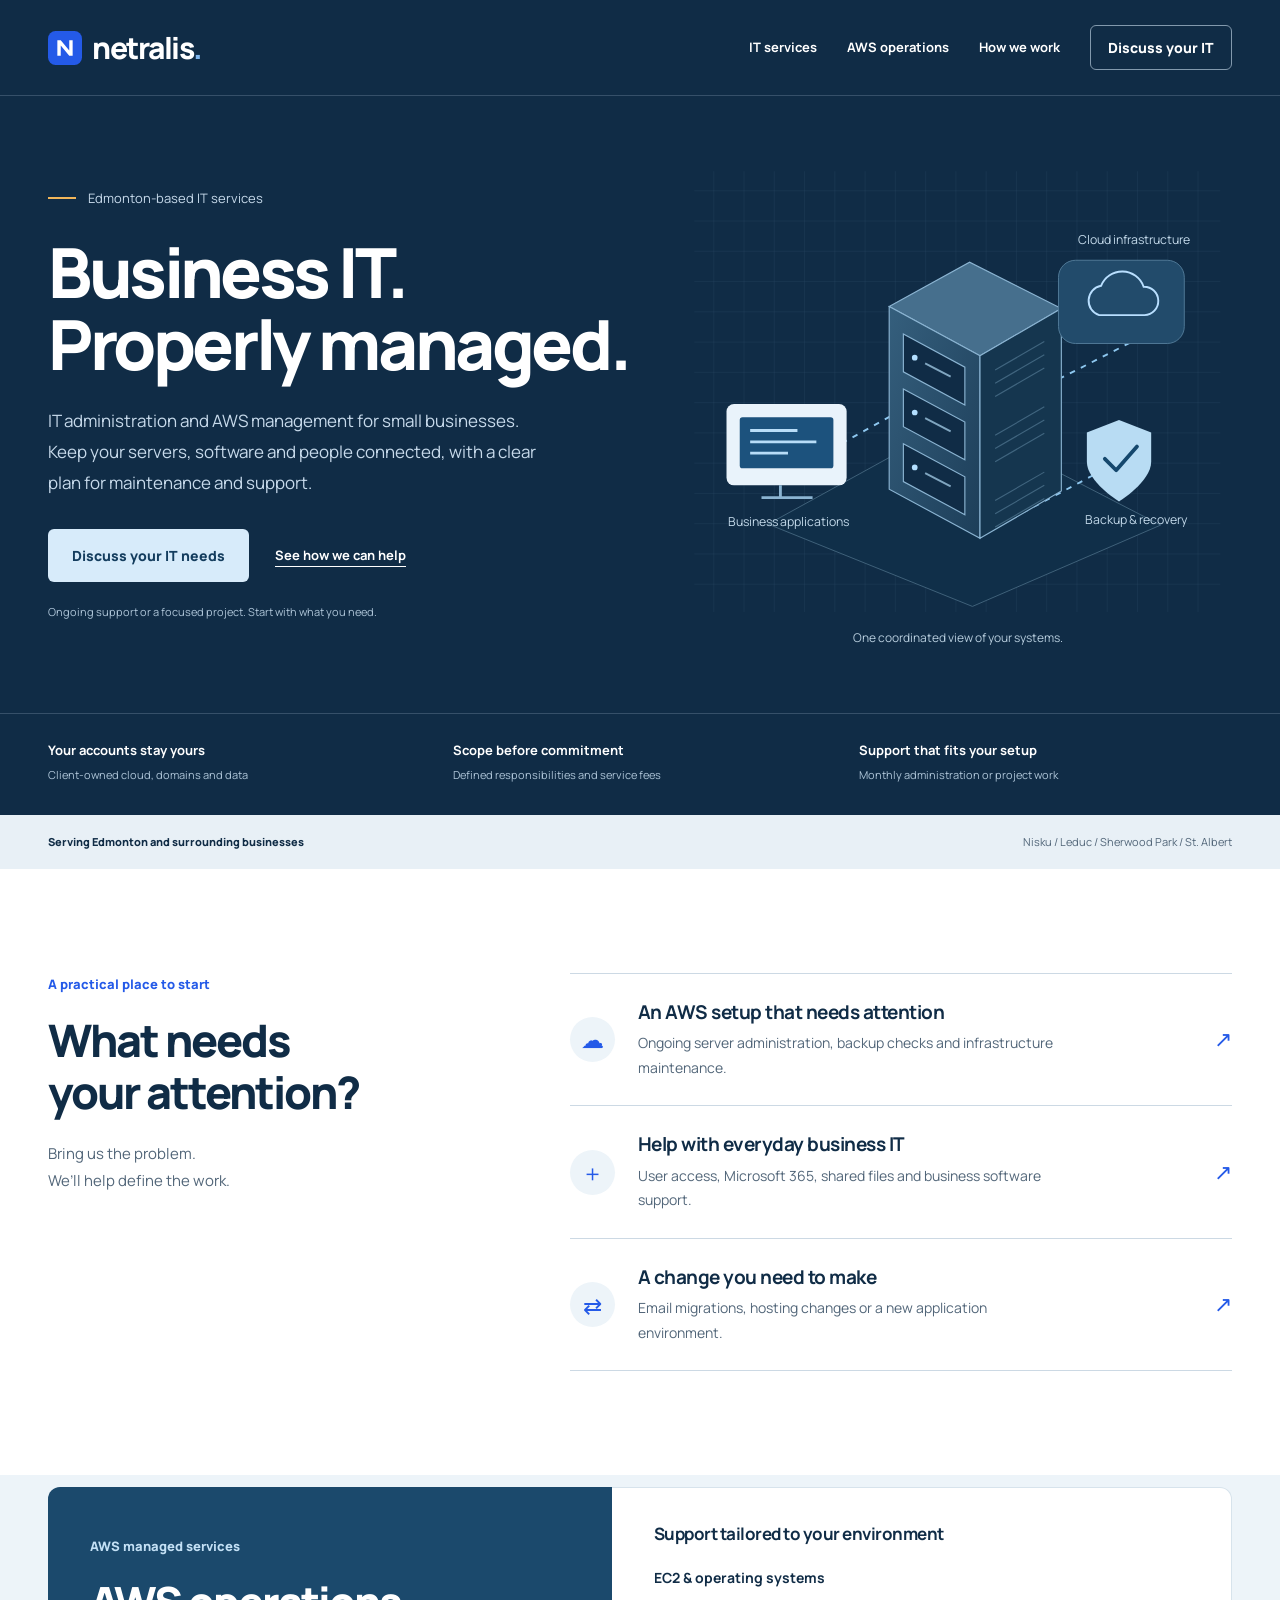
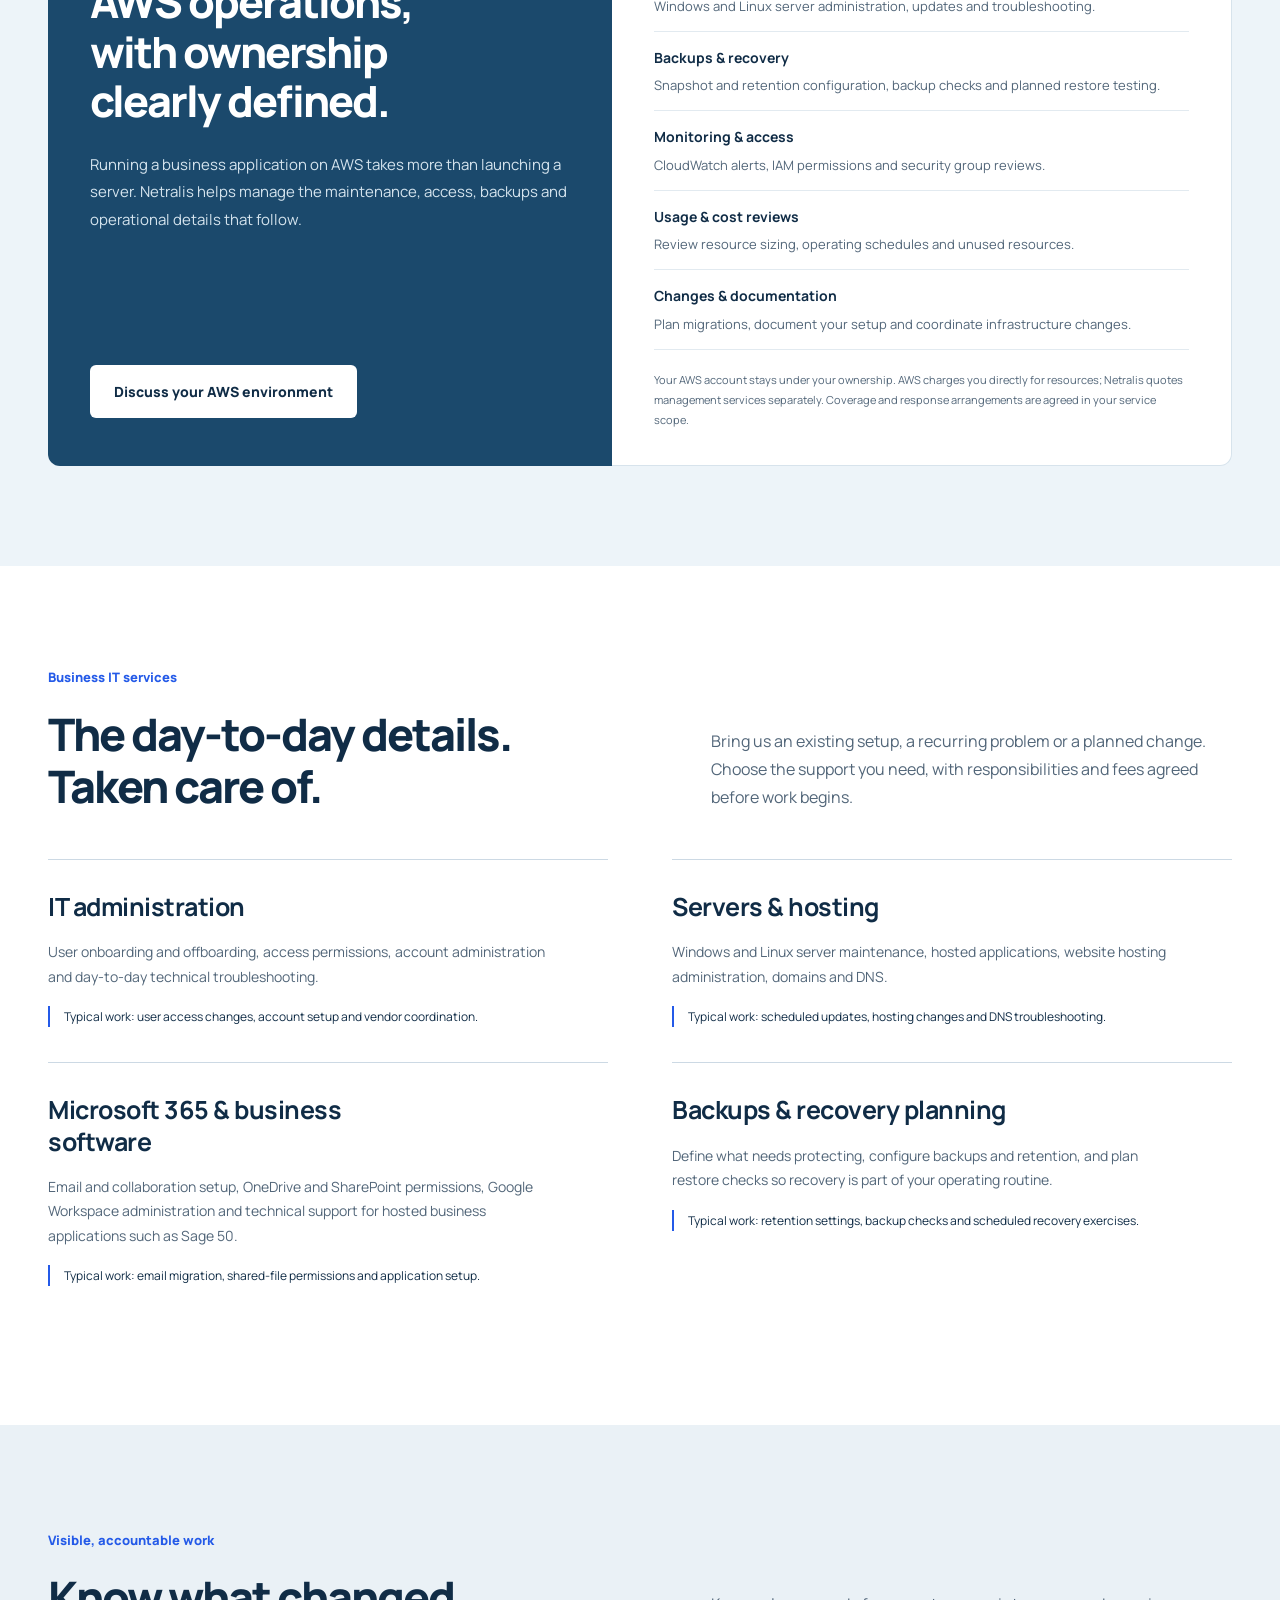
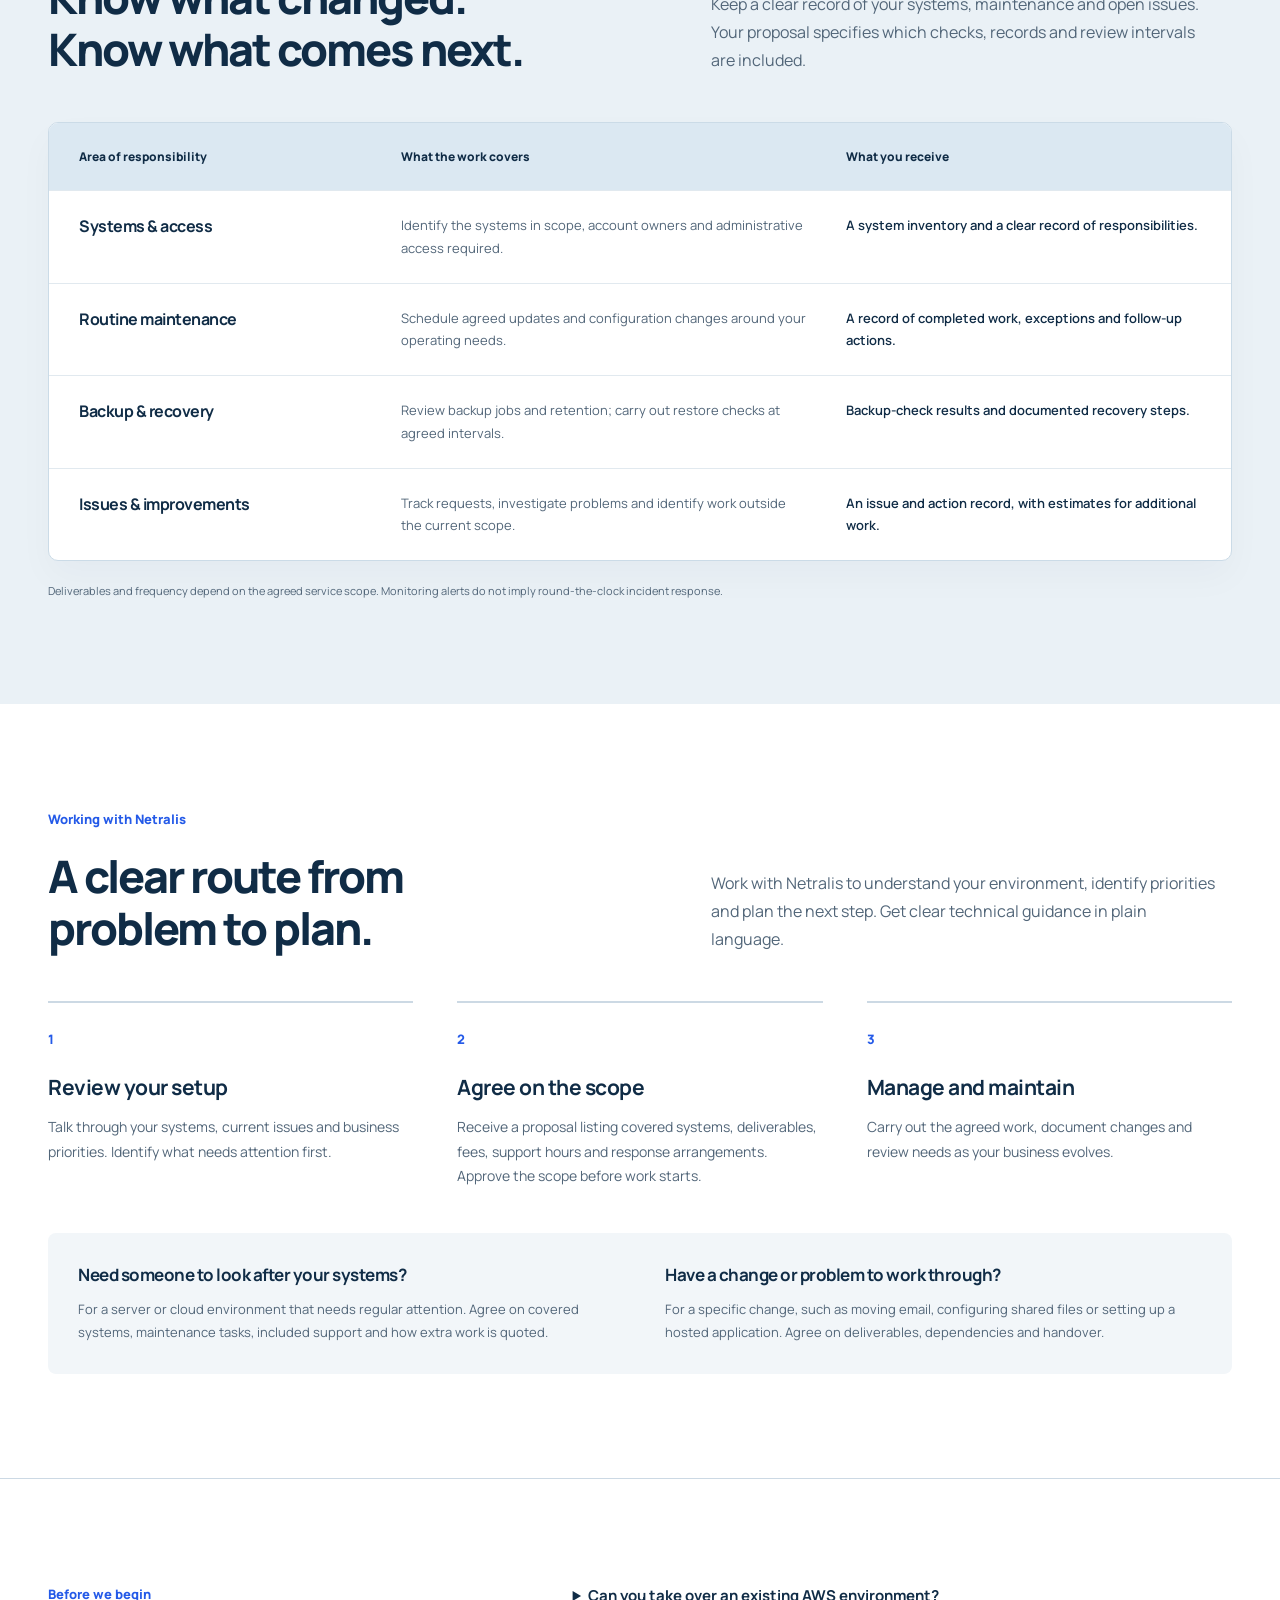
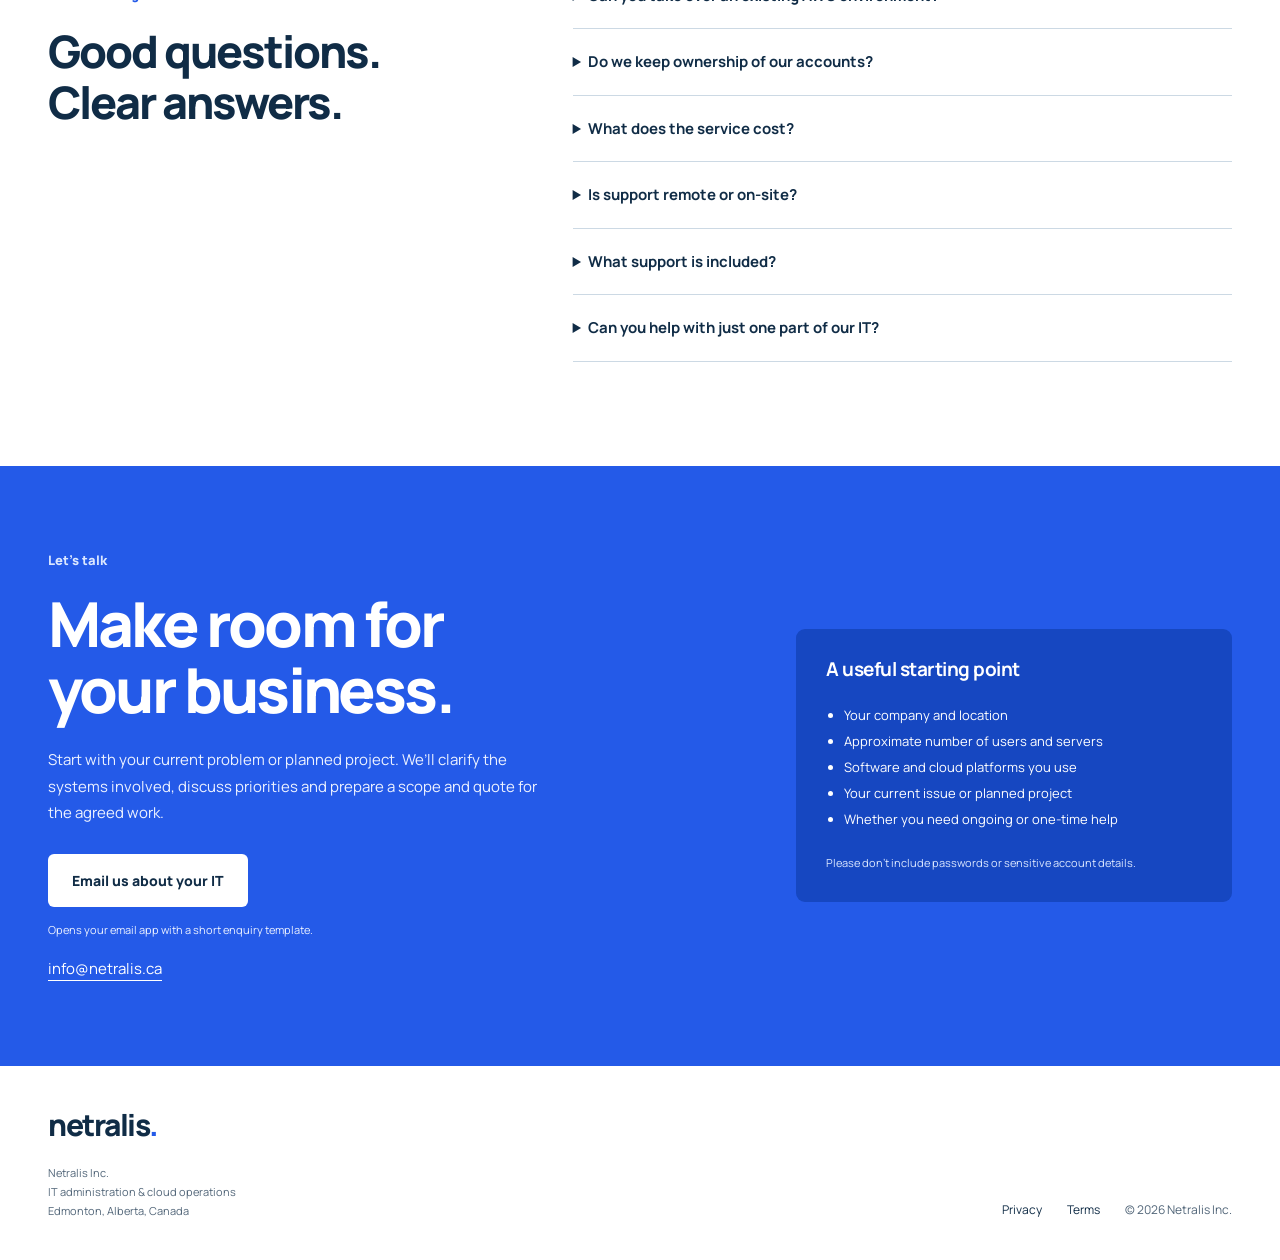
==== commit f6e3e572: "Redesign Netralis with infrastructure illustration and service-led layout" ====
--- a/index.html
+++ b/index.html
@@ -7,27 +7,30 @@
 <link rel="canonical" href="https://netralis.ca/">
 <meta name="theme-color" content="#102c46">
 <meta property="og:type" content="website"><meta property="og:title" content="Netralis | Edmonton IT Administration & AWS Management"><meta property="og:description" content="IT administration, AWS operations and server support for Edmonton businesses. Clear scope. Direct technical support. Your accounts stay yours."><meta property="og:url" content="https://netralis.ca/">
-<link rel="icon" href="/logo.svg" type="image/svg+xml"><link rel="preconnect" href="https://fonts.googleapis.com"><link rel="preconnect" href="https://fonts.gstatic.com" crossorigin><link href="https://fonts.googleapis.com/css2?family=Manrope:wght@400;500;600;700;800&display=swap" rel="stylesheet"><link rel="stylesheet" href="/styles.css">
+<link rel="icon" href="/logo.svg" type="image/svg+xml"><link rel="preconnect" href="https://fonts.googleapis.com"><link rel="preconnect" href="https://fonts.gstatic.com" crossorigin><link href="https://fonts.googleapis.com/css2?family=Manrope:wght@400;500;600;700;800&display=swap" rel="stylesheet"><link rel="stylesheet" href="/styles.css?v=20261112-visual">
 <script type="application/ld+json">{"@context":"https://schema.org","@type":"ProfessionalService","name":"Netralis Inc.","url":"https://netralis.ca/","email":"info@netralis.ca","description":"IT administration, AWS managed services, server maintenance, business software support and backup management.","address":{"@type":"PostalAddress","addressLocality":"Edmonton","addressRegion":"AB","addressCountry":"CA"},"areaServed":["Edmonton","Nisku","Leduc","Sherwood Park","St. Albert"]}</script>
 </head>
 <body>
 <a class="skip" href="#main">Skip to content</a>
 <header class="header"><div class="wrap nav"><a class="brand" href="/" aria-label="Netralis home"><img src="/logo.svg" width="34" height="34" alt="">netralis<span class="brand-dot">.</span></a><nav aria-label="Main navigation"><a href="#services">IT services</a><a href="#aws">AWS operations</a><a href="#approach">How we work</a><a class="button small" href="#contact">Discuss your IT</a></nav></div></header>
 <main id="main">
-<section class="hero wrap">
-<div class="hero-copy"><p class="location"><span aria-hidden="true"></span> Based in Edmonton, Alberta</p><h1>IT administration &amp; AWS management for Edmonton businesses.</h1><p class="intro">Keep your servers, Microsoft 365 and business applications maintained, backed up and supported. Netralis provides ongoing administration and project support for small businesses without a dedicated IT team.</p><div class="actions"><a class="button" href="#contact">Request a tailored quote</a><a class="text-link" href="#services">Explore our services</a></div><p class="hero-note">Monthly support and project work. A clear scope before work begins.</p></div>
-<div class="system-map" aria-label="Netralis supports your business across cloud infrastructure, servers, software and backups">
-<div class="map-top"><span class="map-symbol" aria-hidden="true">N</span><div><strong>Support across your business systems</strong><p>Cloud infrastructure, applications and everyday tools.</p></div></div>
-<div class="map-grid"><div><svg viewBox="0 0 32 32" aria-hidden="true"><path d="M9 24H24a6 6 0 0 0 0-12 9 9 0 0 0-17-1A7 7 0 0 0 9 24Z"/></svg><p class="map-heading">AWS &amp; cloud</p><p>Infrastructure and operations</p></div><div><svg viewBox="0 0 32 32" aria-hidden="true"><rect x="5" y="4" width="22" height="10" rx="2"/><rect x="5" y="18" width="22" height="10" rx="2"/><path d="M9 9h1m-1 14h1M17 9h6m-6 14h6"/></svg><p class="map-heading">Servers &amp; hosting</p><p>Maintenance and reliability</p></div><div><svg viewBox="0 0 32 32" aria-hidden="true"><rect x="4" y="5" width="24" height="18" rx="2"/><path d="M10 28h12m-6-5v5M4 11h24"/></svg><p class="map-heading">Business software</p><p>Access and everyday support</p></div><div><svg viewBox="0 0 32 32" aria-hidden="true"><path d="m16 3 11 4v9c0 6-11 13-11 13S5 22 5 16V7Z"/><path d="m10 15 4 4 8-8"/></svg><p class="map-heading">Backups &amp; access</p><p>Recovery and account controls</p></div></div>
-<div class="map-footer"><span aria-hidden="true">✓</span> Your accounts. Your data. Your business.</div>
-</div>
-</section>
-<div class="service-band"><div class="wrap"><p>Local understanding. Remote technical support.</p><span>Edmonton / Nisku / Leduc / Sherwood Park / St. Albert</span></div></div>
-<section class="aws-section" id="aws"><div class="wrap aws-layout"><div><p class="section-label">AWS managed services</p><h2>Keep your cloud running.<br>Keep control of your account.</h2><p class="section-intro">Running a business application on AWS takes more than launching a server. Netralis helps manage the maintenance, access, backups and operational details that follow.</p><a class="button light" href="mailto:info@netralis.ca?subject=AWS%20management%20enquiry">Discuss your AWS environment</a></div><div class="aws-scope"><h3>Support tailored to your environment</h3><ul><li><strong>EC2 & operating systems</strong><span>Windows and Linux server administration, updates and troubleshooting.</span></li><li><strong>Backups & recovery</strong><span>Snapshot and retention configuration, backup checks and planned restore testing.</span></li><li><strong>Monitoring & access</strong><span>CloudWatch alerts, IAM permissions and security group reviews.</span></li><li><strong>Usage & cost reviews</strong><span>Review resource sizing, operating schedules and unused resources.</span></li><li><strong>Changes & documentation</strong><span>Plan migrations, document your setup and coordinate infrastructure changes.</span></li></ul><p class="scope-note">Your AWS account stays under your ownership. AWS charges you directly for resources; Netralis quotes management services separately. Coverage and response arrangements are agreed in your service scope.</p></div></div></section>
-<section class="wrap section" id="services"><div class="section-heading"><h2>Practical support for the systems you use every day.</h2><p>Bring us an existing setup, a recurring problem or a planned change. Choose the support you need, with responsibilities and fees agreed before work begins.</p></div><div class="service-list"><article><div class="service-title"><h3>IT administration</h3></div><div><p>User onboarding and offboarding, access permissions, account administration and day-to-day technical troubleshooting.</p><p class="service-detail">Typical work: user access changes, account setup and vendor coordination.</p></div></article><article><div class="service-title"><h3>Servers &amp; hosting</h3></div><div><p>Windows and Linux server maintenance, hosted applications, website hosting administration, domains and DNS.</p><p class="service-detail">Typical work: scheduled updates, hosting changes and DNS troubleshooting.</p></div></article><article><div class="service-title"><h3>Microsoft 365 & business software</h3></div><div><p>Email and collaboration setup, OneDrive and SharePoint permissions, Google Workspace administration and technical support for hosted business applications such as Sage 50.</p><p class="service-detail">Typical work: email migration, shared-file permissions and application setup.</p></div></article><article><div class="service-title"><h3>Backups & recovery planning</h3></div><div><p>Define what needs protecting, configure backups and retention, and plan restore checks so recovery is part of your operating routine.</p><p class="service-detail">Typical work: retention settings, backup checks and scheduled recovery exercises.</p></div></article></div></section>
-<section class="deliverables-section" id="deliverables"><div class="wrap section"><div class="section-heading"><h2>Clear responsibilities.<br>Documented work.</h2><p>Keep a clear record of your systems, maintenance and open issues. Your proposal specifies which checks, records and review intervals are included.</p></div><div class="deliverables"><div class="delivery-head"><span>Area of responsibility</span><span>What the work covers</span><span>What you receive</span></div><article><h3>Systems &amp; access</h3><p>Identify the systems in scope, account owners and administrative access required.</p><p>A system inventory and a clear record of responsibilities.</p></article><article><h3>Routine maintenance</h3><p>Schedule agreed updates and configuration changes around your operating needs.</p><p>A record of completed work, exceptions and follow-up actions.</p></article><article><h3>Backup &amp; recovery</h3><p>Review backup jobs and retention; carry out restore checks at agreed intervals.</p><p>Backup-check results and documented recovery steps.</p></article><article><h3>Issues &amp; improvements</h3><p>Track requests, investigate problems and identify work outside the current scope.</p><p>An issue and action record, with estimates for additional work.</p></article></div><p class="delivery-note">Deliverables and frequency depend on the agreed service scope. Monitoring alerts do not imply round-the-clock incident response.</p></div></section>
-<section class="approach-section" id="approach"><div class="wrap section"><div class="section-heading"><h2>Start with what you have.<br>Build a clear plan from there.</h2><p>Work with Netralis to understand your environment, identify priorities and plan the next step. Get clear technical guidance in plain language.</p></div><ol class="steps"><li><span>1</span><h3>Review your setup</h3><p>Talk through your systems, current issues and business priorities. Identify what needs attention first.</p></li><li><span>2</span><h3>Agree on the scope</h3><p>Receive a proposal listing covered systems, deliverables, fees, support hours and response arrangements. Approve the scope before work starts.</p></li><li><span>3</span><h3>Manage and maintain</h3><p>Carry out the agreed work, document changes and review needs as your business evolves.</p></li></ol><div class="engagement"><div><h3>Need someone to look after your systems?</h3><p>For a server or cloud environment that needs regular attention. Agree on covered systems, maintenance tasks, included support and how extra work is quoted.</p></div><div><h3>Have a change or problem to work through?</h3><p>For a specific change, such as moving email, configuring shared files or setting up a hosted application. Agree on deliverables, dependencies and handover.</p></div></div></div></section>
-<section class="wrap section faq-layout"><h2>A few practical questions.</h2><div class="faq"><details><summary>Can you take over an existing AWS environment?</summary><p>Yes. We start by reviewing the account, workloads, permissions and available documentation, then agree on an onboarding plan and the ongoing responsibilities.</p></details><details><summary>Do we keep ownership of our accounts?</summary><p>Yes. Your company retains ownership of its cloud accounts, domains and data. Administrative access is granted as needed for the agreed work.</p></details><details><summary>What does the service cost?</summary><p>Pricing depends on your users, servers, applications, existing setup and support needs. Ongoing administration is quoted as a monthly service; projects are estimated separately. Cloud usage, software licences and other third-party costs are identified separately.</p></details><details><summary>Is support remote or on-site?</summary><p>Services are primarily delivered remotely. For Edmonton-area businesses, any required on-site work can be discussed and included in the proposal. Support hours and response expectations are agreed before service begins.</p></details><details><summary>What support is included?</summary><p>Your proposal defines covered systems, support hours, response arrangements and any included support allowance. After-hours coverage and major changes must be agreed separately. Software licences, cloud usage and third-party charges are separate from management fees. Sage 50 support covers the technical environment; accounting and bookkeeping are outside the service scope.</p></details><details><summary>Can you help with just one part of our IT?</summary><p>Yes. You can engage Netralis for AWS operations, a server, Microsoft 365 administration or a specific project. We can coordinate with your existing software vendors or IT provider.</p></details></div></section>
-<section class="contact-section" id="contact"><div class="wrap contact-layout"><div><p class="section-label">Let’s talk about your IT</p><h2>Talk through your IT needs.</h2><p>Start with your current problem or planned project. We’ll clarify the systems involved, discuss priorities and prepare a scope and quote for the agreed work.</p><a class="button light" href="mailto:info@netralis.ca?subject=Business%20IT%20services%20enquiry&amp;body=Company%20and%20location%3A%20%0A%0AHelp%20needed%3A%20%0A%0AUsers%20and%20systems%3A%20%0A%0APreferred%20time%20to%20talk%3A%20">Email us about your IT</a><p class="email-help">Opens your email app with a short enquiry template.</p><a class="contact-email" href="mailto:info@netralis.ca">info@netralis.ca</a></div><aside><h3>A useful starting point</h3><ul><li>Your company and location</li><li>Approximate number of users and servers</li><li>Software and cloud platforms you use</li><li>Your current issue or planned project</li><li>Whether you need ongoing or one-time help</li></ul><p>Please don’t include passwords or sensitive account details.</p></aside></div></section>
+<section class="hero-shell"><div class="hero wrap">
+<div class="hero-copy"><p class="location">Edmonton-based IT services</p><h1>Business IT.<br>Properly managed.</h1><p class="intro">IT administration and AWS management for small businesses. Keep your servers, software and people connected, with a clear plan for maintenance and support.</p><div class="actions"><a class="button" href="#contact">Discuss your IT needs</a><a class="text-link" href="#services">See how we can help</a></div><p class="hero-note">Ongoing support or a focused project. Start with what you need.</p></div>
+<figure class="infrastructure"><svg viewBox="0 0 580 490" role="img" aria-labelledby="infra-title infra-desc"><title id="infra-title">Your business infrastructure, connected</title><desc id="infra-desc">An illustration connecting cloud infrastructure to servers, business applications and backups. This illustrates service scope, not live monitoring.</desc><defs><pattern id="grid" width="32" height="32" patternUnits="userSpaceOnUse"><path d="M32 0H0V32" fill="none" stroke="#284863" stroke-width=".6"/></pattern><linearGradient id="rack-face" x1="0" x2="1" y1="0" y2="1"><stop stop-color="#355f7d"/><stop offset="1" stop-color="#1d3e59"/></linearGradient></defs><rect x="12" y="12" width="556" height="466" rx="16" fill="url(#grid)"/><path d="M90 385 290 275 505 386 306 472Z" fill="#102f49" stroke="#42647c"/><path d="M111 331 250 254M328 267 473 193M325 391 472 313" fill="none" stroke="#8dc7ef" stroke-width="2" stroke-dasharray="6 7"/>
+<g stroke="#8bb4d2" stroke-width="1.2"><path d="m218 155 85-47 97 49-86 50Z" fill="#466f8d"/><path d="m218 155 96 52v193l-96-52Z" fill="url(#rack-face)"/><path d="m314 207 86-50v193l-86 50Z" fill="#15364f"/><path d="m233 184 65 35v40l-65-35Z" fill="#102c46"/><path d="m233 242 65 35v40l-65-35Z" fill="#102c46"/><path d="m233 300 65 35v40l-65-35Z" fill="#102c46"/><path d="m330 222 52-30m-52 44 52-30m-52 44 52-30m-52 71 52-30m-52 44 52-30m-52 44 52-30m-52 71 52-30m-52 44 52-30m-52 44 52-30" stroke="#40657f"/></g>
+<g fill="#b3dfff"><circle cx="245" cy="209" r="3"/><circle cx="245" cy="267" r="3"/><circle cx="245" cy="325" r="3"/></g><g stroke="#80a6c0" stroke-width="2"><path d="m256 215 27 14m-27 44 27 14m-27 44 27 14"/></g>
+<g transform="translate(46 258)"><rect width="127" height="86" rx="8" fill="#e9f3fb"/><rect x="14" y="14" width="99" height="54" rx="3" fill="#1c527d"/><path d="M25 28h50m-50 12h70m-70 12h40" stroke="#b8ddf8" stroke-width="3"/><path d="M57 86v13m-20 0h54" stroke="#8bb4d2" stroke-width="3"/></g>
+<g transform="translate(397 106)"><rect width="133" height="88" rx="18" fill="#224b6b" stroke="#527b99"/><path d="M43 58h48a15 15 0 0 0-1-30 24 24 0 0 0-45-1 16 16 0 0 0-2 31Z" fill="none" stroke="#b9dfff" stroke-width="2"/></g>
+<g transform="translate(422 275)"><path d="m39 0 34 13v31c0 21-34 42-34 42S5 65 5 44V13Z" fill="#b8dcf3"/><path d="m24 41 12 12 22-25" fill="none" stroke="#15486d" stroke-width="4" stroke-linecap="round" stroke-linejoin="round"/></g>
+<g font-family="Manrope,Arial,sans-serif" font-size="13" fill="#c2d8e9"><text x="418" y="89">Cloud infrastructure</text><text x="48" y="387">Business applications</text><text x="425" y="385">Backup &amp; recovery</text></g></svg><figcaption>One coordinated view of your systems.</figcaption></figure>
+</div><div class="hero-foundation wrap"><div><strong>Your accounts stay yours</strong><span>Client-owned cloud, domains and data</span></div><div><strong>Scope before commitment</strong><span>Defined responsibilities and service fees</span></div><div><strong>Support that fits your setup</strong><span>Monthly administration or project work</span></div></div></section>
+<div class="service-band"><div class="wrap"><p>Serving Edmonton and surrounding businesses</p><span>Nisku / Leduc / Sherwood Park / St. Albert</span></div></div>
+<section class="wrap section entry-section" id="start"><div class="entry-heading"><p class="section-label">A practical place to start</p><h2>What needs<br>your attention?</h2><p>Bring us the problem.<br>We’ll help define the work.</p></div><div class="entry-options"><a href="#aws"><span class="entry-icon" aria-hidden="true">☁</span><div><h3>An AWS setup that needs attention</h3><p>Ongoing server administration, backup checks and infrastructure maintenance.</p></div><span class="entry-arrow" aria-hidden="true">↗</span></a><a href="#services"><span class="entry-icon" aria-hidden="true">＋</span><div><h3>Help with everyday business IT</h3><p>User access, Microsoft 365, shared files and business software support.</p></div><span class="entry-arrow" aria-hidden="true">↗</span></a><a href="#approach"><span class="entry-icon" aria-hidden="true">⇄</span><div><h3>A change you need to make</h3><p>Email migrations, hosting changes or a new application environment.</p></div><span class="entry-arrow" aria-hidden="true">↗</span></a></div></section>
+<section class="aws-section" id="aws"><div class="wrap aws-layout"><div class="aws-intro"><p class="section-label">AWS managed services</p><h2>AWS operations,<br>with ownership<br>clearly defined.</h2><p class="section-intro">Running a business application on AWS takes more than launching a server. Netralis helps manage the maintenance, access, backups and operational details that follow.</p><a class="button light" href="mailto:info@netralis.ca?subject=AWS%20management%20enquiry">Discuss your AWS environment</a></div><div class="aws-scope"><h3>Support tailored to your environment</h3><ul><li><strong>EC2 & operating systems</strong><span>Windows and Linux server administration, updates and troubleshooting.</span></li><li><strong>Backups & recovery</strong><span>Snapshot and retention configuration, backup checks and planned restore testing.</span></li><li><strong>Monitoring & access</strong><span>CloudWatch alerts, IAM permissions and security group reviews.</span></li><li><strong>Usage & cost reviews</strong><span>Review resource sizing, operating schedules and unused resources.</span></li><li><strong>Changes & documentation</strong><span>Plan migrations, document your setup and coordinate infrastructure changes.</span></li></ul><p class="scope-note">Your AWS account stays under your ownership. AWS charges you directly for resources; Netralis quotes management services separately. Coverage and response arrangements are agreed in your service scope.</p></div></div></section>
+<section class="wrap section" id="services"><div class="section-heading"><div><p class="section-label">Business IT services</p><h2>The day-to-day details.<br>Taken care of.</h2></div><p>Bring us an existing setup, a recurring problem or a planned change. Choose the support you need, with responsibilities and fees agreed before work begins.</p></div><div class="service-list"><article><div class="service-title"><h3>IT administration</h3></div><div><p>User onboarding and offboarding, access permissions, account administration and day-to-day technical troubleshooting.</p><p class="service-detail">Typical work: user access changes, account setup and vendor coordination.</p></div></article><article><div class="service-title"><h3>Servers &amp; hosting</h3></div><div><p>Windows and Linux server maintenance, hosted applications, website hosting administration, domains and DNS.</p><p class="service-detail">Typical work: scheduled updates, hosting changes and DNS troubleshooting.</p></div></article><article><div class="service-title"><h3>Microsoft 365 & business software</h3></div><div><p>Email and collaboration setup, OneDrive and SharePoint permissions, Google Workspace administration and technical support for hosted business applications such as Sage 50.</p><p class="service-detail">Typical work: email migration, shared-file permissions and application setup.</p></div></article><article><div class="service-title"><h3>Backups & recovery planning</h3></div><div><p>Define what needs protecting, configure backups and retention, and plan restore checks so recovery is part of your operating routine.</p><p class="service-detail">Typical work: retention settings, backup checks and scheduled recovery exercises.</p></div></article></div></section>
+<section class="deliverables-section" id="deliverables"><div class="wrap section"><div class="section-heading"><div><p class="section-label">Visible, accountable work</p><h2>Know what changed.<br>Know what comes next.</h2></div><p>Keep a clear record of your systems, maintenance and open issues. Your proposal specifies which checks, records and review intervals are included.</p></div><div class="deliverables"><div class="delivery-head"><span>Area of responsibility</span><span>What the work covers</span><span>What you receive</span></div><article><h3>Systems &amp; access</h3><p>Identify the systems in scope, account owners and administrative access required.</p><p>A system inventory and a clear record of responsibilities.</p></article><article><h3>Routine maintenance</h3><p>Schedule agreed updates and configuration changes around your operating needs.</p><p>A record of completed work, exceptions and follow-up actions.</p></article><article><h3>Backup &amp; recovery</h3><p>Review backup jobs and retention; carry out restore checks at agreed intervals.</p><p>Backup-check results and documented recovery steps.</p></article><article><h3>Issues &amp; improvements</h3><p>Track requests, investigate problems and identify work outside the current scope.</p><p>An issue and action record, with estimates for additional work.</p></article></div><p class="delivery-note">Deliverables and frequency depend on the agreed service scope. Monitoring alerts do not imply round-the-clock incident response.</p></div></section>
+<section class="approach-section" id="approach"><div class="wrap section"><div class="section-heading"><div><p class="section-label">Working with Netralis</p><h2>A clear route from<br>problem to plan.</h2></div><p>Work with Netralis to understand your environment, identify priorities and plan the next step. Get clear technical guidance in plain language.</p></div><ol class="steps"><li><span>1</span><h3>Review your setup</h3><p>Talk through your systems, current issues and business priorities. Identify what needs attention first.</p></li><li><span>2</span><h3>Agree on the scope</h3><p>Receive a proposal listing covered systems, deliverables, fees, support hours and response arrangements. Approve the scope before work starts.</p></li><li><span>3</span><h3>Manage and maintain</h3><p>Carry out the agreed work, document changes and review needs as your business evolves.</p></li></ol><div class="engagement"><div><h3>Need someone to look after your systems?</h3><p>For a server or cloud environment that needs regular attention. Agree on covered systems, maintenance tasks, included support and how extra work is quoted.</p></div><div><h3>Have a change or problem to work through?</h3><p>For a specific change, such as moving email, configuring shared files or setting up a hosted application. Agree on deliverables, dependencies and handover.</p></div></div></div></section>
+<section class="wrap section faq-layout"><div><p class="section-label">Before we begin</p><h2>Good questions.<br>Clear answers.</h2></div><div class="faq"><details><summary>Can you take over an existing AWS environment?</summary><p>Yes. We start by reviewing the account, workloads, permissions and available documentation, then agree on an onboarding plan and the ongoing responsibilities.</p></details><details><summary>Do we keep ownership of our accounts?</summary><p>Yes. Your company retains ownership of its cloud accounts, domains and data. Administrative access is granted as needed for the agreed work.</p></details><details><summary>What does the service cost?</summary><p>Pricing depends on your users, servers, applications, existing setup and support needs. Ongoing administration is quoted as a monthly service; projects are estimated separately. Cloud usage, software licences and other third-party costs are identified separately.</p></details><details><summary>Is support remote or on-site?</summary><p>Services are primarily delivered remotely. For Edmonton-area businesses, any required on-site work can be discussed and included in the proposal. Support hours and response expectations are agreed before service begins.</p></details><details><summary>What support is included?</summary><p>Your proposal defines covered systems, support hours, response arrangements and any included support allowance. After-hours coverage and major changes must be agreed separately. Software licences, cloud usage and third-party charges are separate from management fees. Sage 50 support covers the technical environment; accounting and bookkeeping are outside the service scope.</p></details><details><summary>Can you help with just one part of our IT?</summary><p>Yes. You can engage Netralis for AWS operations, a server, Microsoft 365 administration or a specific project. We can coordinate with your existing software vendors or IT provider.</p></details></div></section>
+<section class="contact-section" id="contact"><div class="wrap contact-layout"><div><p class="section-label">Let’s talk</p><h2>Make room for<br>your business.</h2><p>Start with your current problem or planned project. We’ll clarify the systems involved, discuss priorities and prepare a scope and quote for the agreed work.</p><a class="button light" href="mailto:info@netralis.ca?subject=Business%20IT%20services%20enquiry&amp;body=Company%20and%20location%3A%20%0A%0AHelp%20needed%3A%20%0A%0AUsers%20and%20systems%3A%20%0A%0APreferred%20time%20to%20talk%3A%20">Email us about your IT</a><p class="email-help">Opens your email app with a short enquiry template.</p><a class="contact-email" href="mailto:info@netralis.ca">info@netralis.ca</a></div><aside><h3>A useful starting point</h3><ul><li>Your company and location</li><li>Approximate number of users and servers</li><li>Software and cloud platforms you use</li><li>Your current issue or planned project</li><li>Whether you need ongoing or one-time help</li></ul><p>Please don’t include passwords or sensitive account details.</p></aside></div></section>
 </main><footer class="wrap footer"><div><a class="brand" href="/">netralis<span class="brand-dot">.</span></a><p>Netralis Inc.<br>IT administration &amp; cloud operations<br>Edmonton, Alberta, Canada</p></div><div class="footer-links"><a href="/privacy.html">Privacy</a><a href="/terms.html">Terms</a><span>© 2026 Netralis Inc.</span></div></footer>
 </body></html>
--- a/styles.css
+++ b/styles.css
@@ -1,7 +1,6 @@
-:root{--navy:#102c46;--blue:#245ae8;--ice:#eaf1f7;--slate:#596a79;--white:#fff;--line:#ccdae5}*{box-sizing:border-box}html{scroll-behavior:smooth;scroll-padding-top:100px}body{margin:0;color:var(--navy);background:#fff;font-family:Manrope,Arial,sans-serif;font-size:16px;line-height:1.7}a{color:inherit}a:focus-visible,summary:focus-visible{outline:3px solid #d58a00;outline-offset:5px}h1,h2,h3,p{margin:0}h1,h2,h3{line-height:1.15}h1{font-size:clamp(38px,4.3vw,62px);font-weight:800;letter-spacing:-2.7px}h2{font-size:clamp(30px,3.2vw,44px);letter-spacing:-1.6px}h3{font-size:20px;letter-spacing:-.4px}.wrap{max-width:1256px;margin:auto;padding-left:44px;padding-right:44px}.header{border-bottom:1px solid #e6edf3;background:#fff}.nav{height:100px;display:flex;align-items:center;justify-content:space-between;gap:28px}.brand{display:inline-flex;align-items:center;font-size:30px;letter-spacing:-1.5px;font-weight:800;text-decoration:none;line-height:1}.brand img{margin-right:9px}.brand-dot{color:var(--blue)}nav{display:flex;align-items:center;gap:27px;font-size:14px;font-weight:700}nav>a{text-decoration:none}nav>a:hover,.text-link:hover,.footer a:hover{color:var(--blue)}.button{display:inline-flex;align-items:center;justify-content:center;text-decoration:none;background:var(--blue);color:#fff;border:1px solid var(--blue);padding:15px 23px;border-radius:5px;font-size:14px;font-weight:800;line-height:1.5}.button:hover{background:#1744ba;color:#fff}.button.small{padding:11px 17px}.button.light{background:#fff;color:var(--navy);border-color:#fff}.button.light:hover{background:var(--ice)}.hero{display:grid;grid-template-columns:1.15fr 1fr;gap:65px;align-items:center;padding-top:83px;padding-bottom:88px}.location{font-size:13px;font-weight:700;margin-bottom:27px;display:flex;gap:9px;align-items:center}.location span{width:8px;height:8px;border-radius:50%;background:var(--blue)}.intro{font-size:18px;line-height:1.75;color:var(--slate);margin-top:26px;max-width:560px}.actions{display:flex;align-items:center;gap:24px;flex-wrap:wrap;margin-top:30px}.text-link{font-weight:700;font-size:14px;text-underline-offset:6px}.hero-note{font-size:12px;color:var(--slate);margin-top:19px}.system-map{background:var(--ice);border-radius:12px;padding:27px;position:relative}.map-top{display:flex;gap:13px;align-items:center;padding-bottom:26px}.map-top strong{font-size:15px;display:block}.map-top p{font-size:12px;color:var(--slate);margin-top:5px}.map-symbol{background:var(--navy);color:#fff;border-radius:8px;padding:8px 15px;font-size:24px;font-weight:800}.map-grid{display:grid;grid-template-columns:1fr 1fr;gap:1px;background:var(--line);border:1px solid var(--line);border-radius:7px;overflow:hidden}.map-grid>div{background:#fff;padding:24px 16px;min-height:161px}.map-grid svg{width:31px;height:31px;fill:none;stroke:var(--blue);stroke-width:1.5;stroke-linecap:round;stroke-linejoin:round;margin-bottom:16px}.map-grid .map-heading{font-size:15px;letter-spacing:-.3px;font-weight:800;color:var(--navy);line-height:1.2;margin:0}.map-grid p{font-size:11px;margin-top:7px;color:var(--slate)}.map-footer{font-size:12px;font-weight:700;margin-top:23px;display:flex;gap:10px}.map-footer span{color:var(--blue)}.service-band{border-top:1px solid var(--line);background:#f5f8fb;padding:22px 0}.service-band .wrap{display:flex;justify-content:space-between;gap:18px;font-size:12px}.service-band p{font-weight:800}.service-band span{color:var(--slate)}.aws-section{background:var(--navy);color:white;padding:86px 0}.aws-layout{display:grid;grid-template-columns:1fr 1fr;gap:94px}.section-label{font-size:14px;font-weight:700;margin-bottom:22px}.section-intro{font-size:16px;color:#d0dfeb;margin:26px 0 30px;max-width:520px}.aws-scope h3{font-size:18px;margin-bottom:12px}.aws-scope ul{list-style:none;margin:0;padding:0}.aws-scope li{border-bottom:1px solid #365167;padding:15px 0}.aws-scope li strong{font-size:14px;display:block}.aws-scope li span{font-size:13px;color:#d0dfeb;display:block;margin-top:4px}.scope-note{font-size:12px;color:#d0dfeb;margin-top:22px}.section{padding-top:90px;padding-bottom:90px}.section-heading{display:grid;grid-template-columns:1.1fr 1fr;gap:100px;margin-bottom:48px;align-items:start}.section-heading>p{color:var(--slate);max-width:510px}.service-list article{display:grid;grid-template-columns:1fr 1.5fr;gap:60px;padding:32px 0;border-top:1px solid var(--line)}.service-title{display:flex;gap:20px;align-items:baseline}.service-title>span{color:var(--blue);font-size:25px}.service-list h3{font-size:22px;max-width:290px}.service-list article p{color:var(--slate);font-size:15px}.service-list article .service-detail{font-size:12px;color:var(--navy);margin-top:13px;font-weight:600}.approach-section{background:#f2f6fa}.steps{list-style:none;display:grid;grid-template-columns:repeat(3,1fr);gap:48px;padding:0;margin:0}.steps li>span{width:37px;height:37px;border:1px solid #9baebe;border-radius:50%;display:flex;align-items:center;justify-content:center;font-size:14px;margin-bottom:24px}.steps h3{margin-bottom:15px}.steps p{font-size:14px;color:var(--slate)}.engagement{display:grid;grid-template-columns:1fr 1fr;gap:50px;border-top:1px solid var(--line);padding-top:32px;margin-top:46px}.engagement h3{font-size:17px;margin-bottom:9px}.engagement p{font-size:14px;color:var(--slate);max-width:450px}.faq-layout{display:grid;grid-template-columns:.8fr 1.2fr;gap:100px}.faq-layout h2{max-width:330px}.faq details{border-bottom:1px solid var(--line);padding:20px 0}.faq details:first-child{padding-top:0}.faq summary{cursor:pointer;font-weight:700;font-size:15px;padding-right:12px}.faq p{font-size:14px;color:var(--slate);margin-top:15px}.contact-section{background:#245ae8;color:#fff;padding:76px 0}.contact-layout{display:grid;grid-template-columns:1.25fr .75fr;gap:110px;align-items:center}.contact-layout h2{font-size:46px}.contact-layout>div>p:not(.section-label){max-width:530px;margin:24px 0 29px;font-size:15px}.contact-email{display:block;width:fit-content;margin-top:20px;font-size:14px;text-underline-offset:5px}.contact-layout aside{border-left:1px solid #7d9df1;padding-left:36px}.contact-layout aside h3{font-size:19px}.contact-layout ul{padding-left:18px;margin:21px 0;font-size:14px;line-height:2}.contact-layout aside p{font-size:12px;max-width:290px}.footer{padding-top:42px;padding-bottom:40px;display:flex;justify-content:space-between;gap:30px;align-items:end}.footer p{font-size:12px;color:var(--slate);margin-top:16px}.footer-links{display:flex;gap:26px;font-size:12px}.footer-links a{text-decoration:none}.footer-links span{color:var(--slate)}.skip{position:absolute;top:-100px;background:white;padding:12px;z-index:9}.skip:focus{top:0}.legal{max-width:850px;min-height:65vh}.legal h1{font-size:44px;margin-bottom:24px}.legal h2{font-size:23px;margin:30px 0 12px;letter-spacing:-.5px}.legal p,.legal ul{color:var(--slate);margin-bottom:16px}.legal a{color:var(--blue)}@media(min-width:1500px){.hero{padding-top:110px;padding-bottom:110px}}@media(max-width:1000px){.wrap{padding-left:28px;padding-right:28px}.hero{gap:30px}.aws-layout,.section-heading,.faq-layout{gap:45px}h1{letter-spacing:-1.8px}.map-grid>div{padding:20px 12px}.system-map{padding:20px}.contact-layout{gap:45px}nav{gap:18px}nav a:nth-child(3){display:none}.service-band .wrap{flex-wrap:wrap}.contact-layout h2{font-size:39px}}@media(max-width:720px){html{scroll-padding-top:20px}.wrap{padding-left:23px;padding-right:23px}.nav{height:82px}.brand{font-size:27px}.brand img{width:29px;height:29px}nav>a:not(.button){display:none}.button.small{font-size:12px;padding:10px 13px}.hero{grid-template-columns:1fr;padding-top:44px;padding-bottom:42px;gap:39px}h1{font-size:43px;letter-spacing:-2px}.intro{font-size:16px}.location{margin-bottom:22px}.actions{gap:21px}.hero-note{font-size:11px}.system-map{max-width:520px}.map-grid>div{padding:22px 17px;min-height:145px}.map-top p{font-size:11px}.service-band{padding:18px 0}.service-band .wrap{gap:7px}.service-band span{font-size:11px}.aws-section{padding:52px 0}.aws-layout,.section-heading,.faq-layout,.contact-layout{grid-template-columns:1fr;gap:35px}.section{padding-top:54px;padding-bottom:54px}h2{font-size:33px;letter-spacing:-1.3px}.section-heading{margin-bottom:30px;gap:21px}.section-heading>p{font-size:15px}.service-list article{grid-template-columns:1fr;gap:15px;padding:25px 0}.service-title{gap:13px}.service-list h3{max-width:none;font-size:21px}.steps{grid-template-columns:1fr;gap:30px}.steps li{position:relative;padding-left:56px}.steps li>span{position:absolute;left:0;top:0}.steps h3{padding-top:7px}.engagement{grid-template-columns:1fr;gap:25px}.faq-layout{gap:30px}.faq-layout h2{max-width:none}.contact-section{padding:52px 0}.contact-layout h2{font-size:38px}.contact-layout aside{border-left:0;border-top:1px solid #7d9df1;padding:28px 0 0}.footer{flex-direction:column;align-items:start;padding-top:32px;gap:28px}.footer-links{flex-wrap:wrap;gap:20px}.legal h1{font-size:36px}}@media(prefers-reduced-motion:reduce){html{scroll-behavior:auto}}
-
-/* Clear service deliverables without presenting simulated customer data. */
-.hero h1{font-size:clamp(38px,4vw,56px);letter-spacing:-2px;line-height:1.12;text-wrap:balance}
-.deliverables-section{background:#f2f6fa}.deliverables{border-top:1px solid var(--line)}.delivery-head,.deliverables article{display:grid;grid-template-columns:.8fr 1.2fr 1fr;gap:32px}.delivery-head{padding:17px 0;font-size:12px;font-weight:800;color:var(--slate)}.deliverables article{padding:24px 0;border-top:1px solid var(--line)}.deliverables h3{font-size:17px;line-height:1.5}.deliverables p{font-size:14px;color:var(--slate)}.deliverables article>p:last-child{color:var(--navy);font-weight:600}.delivery-note{font-size:12px;color:var(--slate);margin-top:20px}.approach-section{background:#fff}.faq-layout{border-top:1px solid var(--line)}.contact-layout>div>p.email-help{font-size:12px;margin:13px 0 0;color:#fff}.service-detail{line-height:1.7}.service-list h3{line-height:1.3}
-@media(max-width:720px){.hero h1{font-size:40px;letter-spacing:-1.6px}.delivery-head{display:none}.deliverables article{grid-template-columns:1fr;gap:10px}.deliverables article>p:last-child::before{content:"You receive: ";font-weight:800}.delivery-note{font-size:12px}.contact-layout h2{font-size:34px}}
-@media(max-width:360px){.nav{gap:12px}.brand{font-size:25px}.brand img{width:25px;height:25px;margin-right:7px}.button.small{padding:10px;font-size:11px}.hero h1{font-size:35px}.map-grid>div{padding:18px 12px}.map-grid .map-heading{font-size:14px}}
+:root{--navy:#102c46;--blue:#245ae8;--ice:#edf4f9;--slate:#526679;--white:#fff;--line:#ccd9e4;--accent:#f1b65a}
+*{box-sizing:border-box}html{scroll-behavior:smooth;scroll-padding-top:30px}body{margin:0;color:var(--navy);background:white;font-family:Manrope,Arial,sans-serif;font-size:16px;line-height:1.75}a{color:inherit}a:focus-visible,summary:focus-visible{outline:3px solid #cf8300;outline-offset:6px}h1,h2,h3,p,figure{margin:0}h1,h2,h3{line-height:1.15}h1,h2{font-weight:800;letter-spacing:-2px;text-wrap:balance}h2{font-size:clamp(32px,3.5vw,48px)}h3{font-size:21px;letter-spacing:-.5px}.wrap{width:100%;max-width:1280px;margin:auto;padding-left:48px;padding-right:48px}.section{padding-top:104px;padding-bottom:104px}.section-label{font-size:13px;font-weight:800;margin-bottom:19px;color:var(--blue)}.section-heading{display:grid;grid-template-columns:1.1fr 1fr;gap:90px;align-items:end;margin-bottom:48px}.section-heading>p{color:var(--slate);max-width:510px}.header{background:var(--navy);color:white}.nav{height:96px;display:flex;align-items:center;justify-content:space-between;gap:25px;border-bottom:1px solid #365069}.brand{display:inline-flex;align-items:center;font-size:30px;font-weight:800;letter-spacing:-1.5px;text-decoration:none;line-height:1}.brand img{margin-right:10px}.brand-dot{color:#80b7ef}nav{display:flex;gap:30px;align-items:center;font-size:13px;font-weight:700}nav>a{text-decoration:none}nav>a:hover{color:#b8dcf3}.button{display:inline-flex;align-items:center;justify-content:center;text-decoration:none;background:var(--blue);color:white;padding:15px 23px;border:1px solid transparent;border-radius:6px;font-size:14px;font-weight:800;line-height:1.5;min-height:48px}.button:hover{background:#1745bd;color:white}.button.small{padding:11px 17px;background:transparent;border-color:#8299ad;min-height:44px}.button.small:hover{background:#274760}.button.light{background:white;color:var(--navy)}.button.light:hover{background:#dcecf9}.hero-shell{background:var(--navy);color:white}.hero{display:grid;grid-template-columns:1.1fr 1fr;gap:32px;align-items:center;padding-top:64px;padding-bottom:65px}.hero h1{font-size:clamp(52px,5.4vw,76px);letter-spacing:-3.4px;line-height:1.04}.location{display:flex;align-items:center;gap:12px;font-size:13px;color:#c7daeb;margin-bottom:26px}.location:before{content:"";width:28px;height:2px;background:var(--accent)}.intro{font-size:17px;color:#c7daeb;line-height:1.8;max-width:510px;margin-top:27px}.actions{display:flex;align-items:center;gap:26px;flex-wrap:wrap;margin-top:31px}.hero .button{background:#d7ebfa;color:#143d5e}.hero .button:hover{background:white}.text-link{font-size:13px;font-weight:700;text-underline-offset:6px}.hero-note{font-size:11px;color:#aec5d8;margin-top:20px}.infrastructure{min-width:0}.infrastructure svg{display:block;width:100%;height:auto}.infrastructure figcaption{font-size:12px;text-align:center;color:#b7cddd;margin-top:4px}.hero-foundation{display:grid;grid-template-columns:repeat(3,1fr);gap:32px;padding-top:25px;padding-bottom:31px;border-top:1px solid #365069}.hero-foundation strong{font-size:13px;display:block}.hero-foundation span{font-size:11px;color:#aec5d8;display:block;margin-top:3px}.service-band{background:#e8f0f6;padding:17px 0}.service-band .wrap{display:flex;justify-content:space-between;gap:20px;font-size:11px}.service-band p{font-weight:800}.service-band span{color:var(--slate)}.entry-section{display:grid;grid-template-columns:.8fr 1.2fr;gap:80px}.entry-heading>p:last-child{margin-top:24px;color:var(--slate);font-size:15px}.entry-options>a{display:flex;align-items:center;gap:23px;padding:25px 0;text-decoration:none;border-bottom:1px solid var(--line)}.entry-options>a:first-child{border-top:1px solid var(--line)}.entry-options h3{font-size:19px;line-height:1.4}.entry-options p{font-size:14px;color:var(--slate);margin-top:6px;max-width:420px}.entry-icon{display:flex;align-items:center;justify-content:center;background:var(--ice);color:var(--blue);width:45px;height:45px;border-radius:50%;flex-shrink:0;font-size:23px}.entry-arrow{font-size:22px;color:var(--blue);margin-left:auto}.entry-options>a:hover h3{color:var(--blue)}.aws-section{background:#edf4f9;padding:0 0 100px}.aws-layout{display:grid;grid-template-columns:1fr 1.1fr;gap:0;padding-top:12px}.aws-intro{background:#1b496c;color:white;padding:48px 42px;border-radius:12px 0 0 12px;display:flex;flex-direction:column;align-items:start}.aws-intro .section-label{color:#c3e0f5}.aws-intro h2{font-size:43px}.section-intro{font-size:15px;line-height:1.85;color:#d5e4ee;margin:25px 0 31px}.aws-intro .button{margin-top:auto}.aws-scope{background:white;padding:36px 42px;border:1px solid #d7e3ec;border-left:0;border-radius:0 12px 12px 0}.aws-scope h3{font-size:17px;margin-bottom:8px}.aws-scope ul{list-style:none;padding:0;margin:0}.aws-scope li{padding:14px 0;border-bottom:1px solid #e2eaf0}.aws-scope strong{font-size:14px;display:block}.aws-scope li span{font-size:13px;line-height:1.7;color:var(--slate);display:block;margin-top:4px}.scope-note{font-size:11px;line-height:1.8;color:var(--slate);margin-top:20px}#services{padding-top:100px}.service-list{display:grid;grid-template-columns:1fr 1fr;column-gap:64px}.service-list article{padding:31px 0 35px;border-top:1px solid var(--line)}.service-title h3{font-size:25px;line-height:1.25;max-width:390px;margin-bottom:18px}.service-list article p{font-size:14px;color:var(--slate);max-width:505px}.service-list article .service-detail{font-size:12px;color:var(--navy);margin-top:17px;padding-left:14px;border-left:2px solid var(--blue)}.deliverables-section{background:#eaf1f6}.deliverables{background:white;border:1px solid #cbdbe7;border-radius:10px;overflow:hidden;box-shadow:0 16px 36px #102c4608}.delivery-head,.deliverables article{display:grid;grid-template-columns:.8fr 1.15fr 1fr;gap:38px;padding:23px 30px}.delivery-head{background:#dbe8f2;font-size:12px;font-weight:800}.deliverables article{border-top:1px solid #e1e9ef;align-items:start}.deliverables h3{font-size:16px;line-height:1.6}.deliverables p{font-size:13px;color:var(--slate)}.deliverables article>p:last-child{font-weight:600;color:var(--navy)}.delivery-note{font-size:11px;color:var(--slate);margin-top:20px}.steps{list-style:none;display:grid;grid-template-columns:repeat(3,1fr);gap:44px;margin:0;padding:0}.steps li{border-top:2px solid var(--line);padding-top:25px}.steps li>span{color:var(--blue);font-size:13px;font-weight:800;display:block;margin-bottom:24px}.steps h3{margin-bottom:16px}.steps p{font-size:14px;color:var(--slate)}.engagement{display:grid;grid-template-columns:1fr 1fr;gap:50px;background:#f2f6f9;border-radius:8px;padding:30px;margin-top:44px}.engagement h3{font-size:17px;line-height:1.4;margin-bottom:12px}.engagement p{font-size:13px;color:var(--slate)}.faq-layout{border-top:1px solid var(--line);display:grid;grid-template-columns:.8fr 1.2fr;gap:85px}.faq details{padding:20px 0;border-bottom:1px solid var(--line)}.faq details:first-child{padding-top:0}.faq summary{font-size:15px;font-weight:700;cursor:pointer;line-height:1.7;padding-right:12px}.faq p{font-size:14px;color:var(--slate);margin-top:15px}.contact-section{background:var(--blue);color:white;padding:83px 0}.contact-layout{display:grid;grid-template-columns:1.2fr .8fr;gap:95px;align-items:center}.contact-layout .section-label{color:#dce8ff}.contact-layout h2{font-size:62px;line-height:1.07;letter-spacing:-2.8px}.contact-layout>div>p:not(.section-label){font-size:15px;max-width:490px;margin:24px 0 28px;color:#edf2ff}.contact-layout>div>p.email-help{font-size:11px;margin:13px 0 0}.contact-email{display:block;width:fit-content;margin-top:17px;font-size:15px;text-underline-offset:6px}.contact-layout aside{padding:30px;background:#1647c1;border-radius:9px}.contact-layout aside h3{font-size:19px}.contact-layout ul{padding-left:18px;margin:21px 0;font-size:13px;line-height:2}.contact-layout aside>p{font-size:11px;color:#dce8ff}.footer{display:flex;justify-content:space-between;gap:30px;align-items:end;padding-top:44px;padding-bottom:40px}.footer .brand-dot{color:var(--blue)}.footer p{font-size:11px;color:var(--slate);margin-top:19px}.footer-links{display:flex;gap:25px;font-size:12px}.footer-links a{text-decoration:none}.footer-links span{color:var(--slate)}.skip{position:absolute;top:-100px;background:white;padding:12px;z-index:5}.skip:focus{top:0}.legal{max-width:850px;min-height:65vh}.legal h1{font-size:44px;margin-bottom:24px}.legal h2{font-size:23px;margin:30px 0 12px;letter-spacing:-.5px}.legal p,.legal ul{color:var(--slate);margin-bottom:16px}.legal a{color:var(--blue)}
+@media(max-width:1050px){.wrap{padding-left:32px;padding-right:32px}.hero h1{font-size:60px}.hero{gap:20px}.intro{font-size:16px}nav{gap:20px}nav>a:nth-child(3){display:none}.entry-section,.section-heading,.faq-layout,.contact-layout{gap:45px}.aws-intro,.aws-scope{padding:34px 28px}.aws-intro h2{font-size:36px}.service-list{column-gap:35px}.delivery-head,.deliverables article{gap:24px;padding:22px}.contact-layout h2{font-size:52px}}
+@media(max-width:740px){.wrap{padding-left:24px;padding-right:24px}.section{padding-top:65px;padding-bottom:65px}.nav{height:78px}.brand{font-size:27px}.brand img{width:29px;height:29px}nav>a:not(.button){display:none}.button.small{font-size:12px;padding:10px 13px}.hero{grid-template-columns:1fr;padding-top:49px;padding-bottom:35px;gap:27px}.hero h1{font-size:clamp(45px,8.5vw,64px);letter-spacing:-2.2px}.intro{font-size:16px;max-width:540px;margin-top:24px}.location{font-size:12px;margin-bottom:24px}.hero-note{font-size:11px}.infrastructure{max-width:440px;width:100%;margin:auto}.infrastructure figcaption{font-size:11px}.hero-foundation{grid-template-columns:1fr;gap:16px;padding-top:22px;padding-bottom:25px}.hero-foundation>div{display:flex;flex-wrap:wrap;gap:3px 16px;justify-content:space-between}.hero-foundation strong{font-size:12px}.hero-foundation span{font-size:11px;margin-top:0}.service-band .wrap{flex-direction:column;gap:5px}.service-band{padding:16px 0}.service-band span{font-size:10px}.entry-section,.section-heading,.faq-layout,.contact-layout{grid-template-columns:1fr;gap:29px}h2{font-size:35px;letter-spacing:-1.4px}.section-label{margin-bottom:15px}.entry-heading>p:last-child{margin-top:18px}.entry-options>a{gap:14px;padding:22px 0}.entry-options h3{font-size:17px}.entry-options p{font-size:13px}.entry-icon{width:36px;height:36px;font-size:20px}.entry-arrow{font-size:20px}.aws-section{padding-bottom:60px}.aws-layout{grid-template-columns:1fr}.aws-intro{border-radius:10px 10px 0 0;padding:30px}.aws-intro h2{font-size:37px}.aws-scope{border-radius:0 0 10px 10px;border:1px solid #d7e3ec;border-top:0;padding:26px}.section-intro{font-size:14px}.section-heading{margin-bottom:31px}.section-heading>p{font-size:15px}#services{padding-top:65px}.service-list{grid-template-columns:1fr}.service-title h3{font-size:24px}.service-list article{padding:25px 0}.delivery-head{display:none}.deliverables article{grid-template-columns:1fr;gap:9px;padding:24px}.deliverables article:first-of-type{border-top:0}.deliverables article>p:last-child:before{content:"You receive: ";font-weight:800}.delivery-note{font-size:11px}.steps{grid-template-columns:1fr;gap:25px}.steps li{position:relative;padding-left:41px;padding-top:22px}.steps li>span{position:absolute;left:0;top:22px}.steps h3{font-size:21px}.engagement{grid-template-columns:1fr;padding:25px;gap:28px}.faq-layout{gap:33px}.contact-section{padding:60px 0}.contact-layout{gap:33px}.contact-layout h2{font-size:48px;letter-spacing:-2px}.contact-layout aside{padding:25px}.footer{flex-direction:column;align-items:start;gap:28px}.footer-links{flex-wrap:wrap;gap:20px}.legal h1{font-size:36px}}
+@media(max-width:360px){.wrap{padding-left:20px;padding-right:20px}.nav{gap:12px}.brand{font-size:25px}.brand img{width:25px;height:25px;margin-right:7px}.button.small{font-size:11px;padding:9px}.hero h1{font-size:43px}.actions{gap:20px}.aws-intro,.aws-scope{padding:24px}.aws-intro h2{font-size:33px}.contact-layout h2{font-size:43px}.entry-icon{display:none}}
+@media(prefers-reduced-motion:reduce){html{scroll-behavior:auto}}
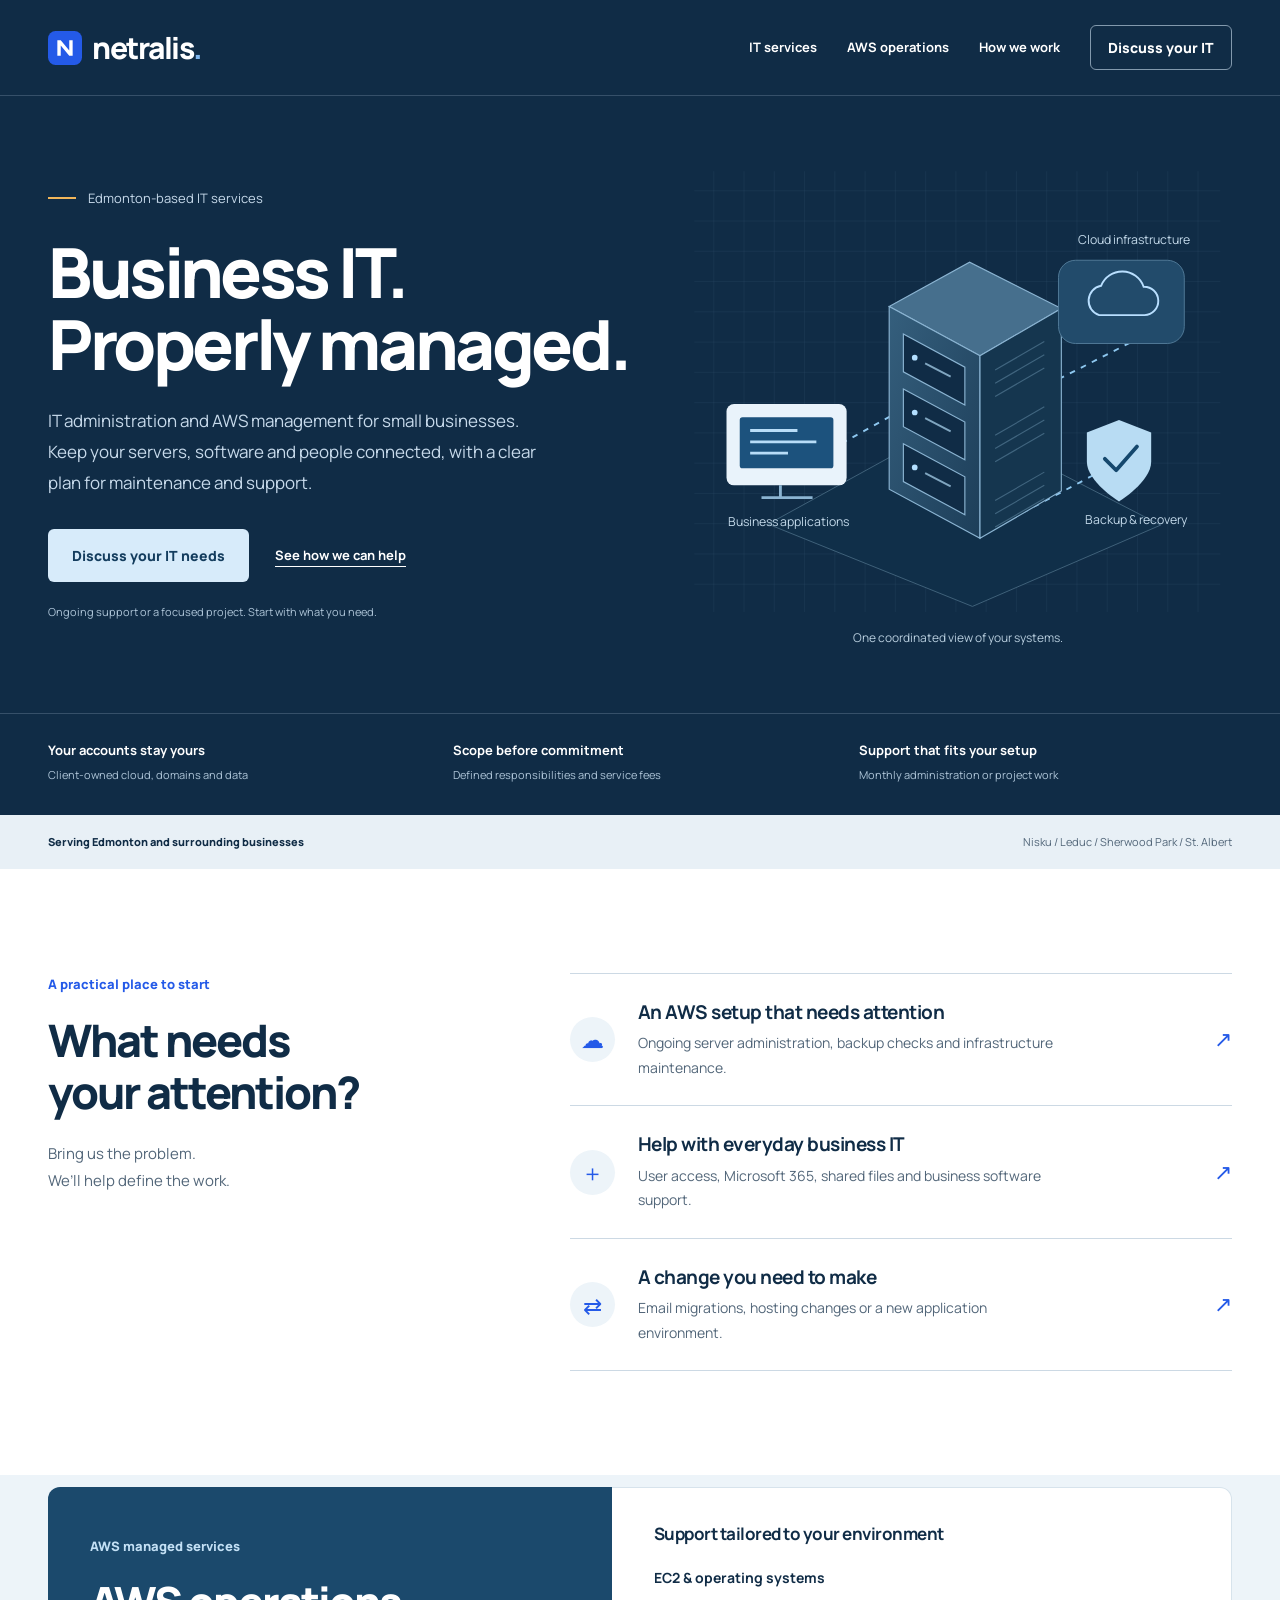
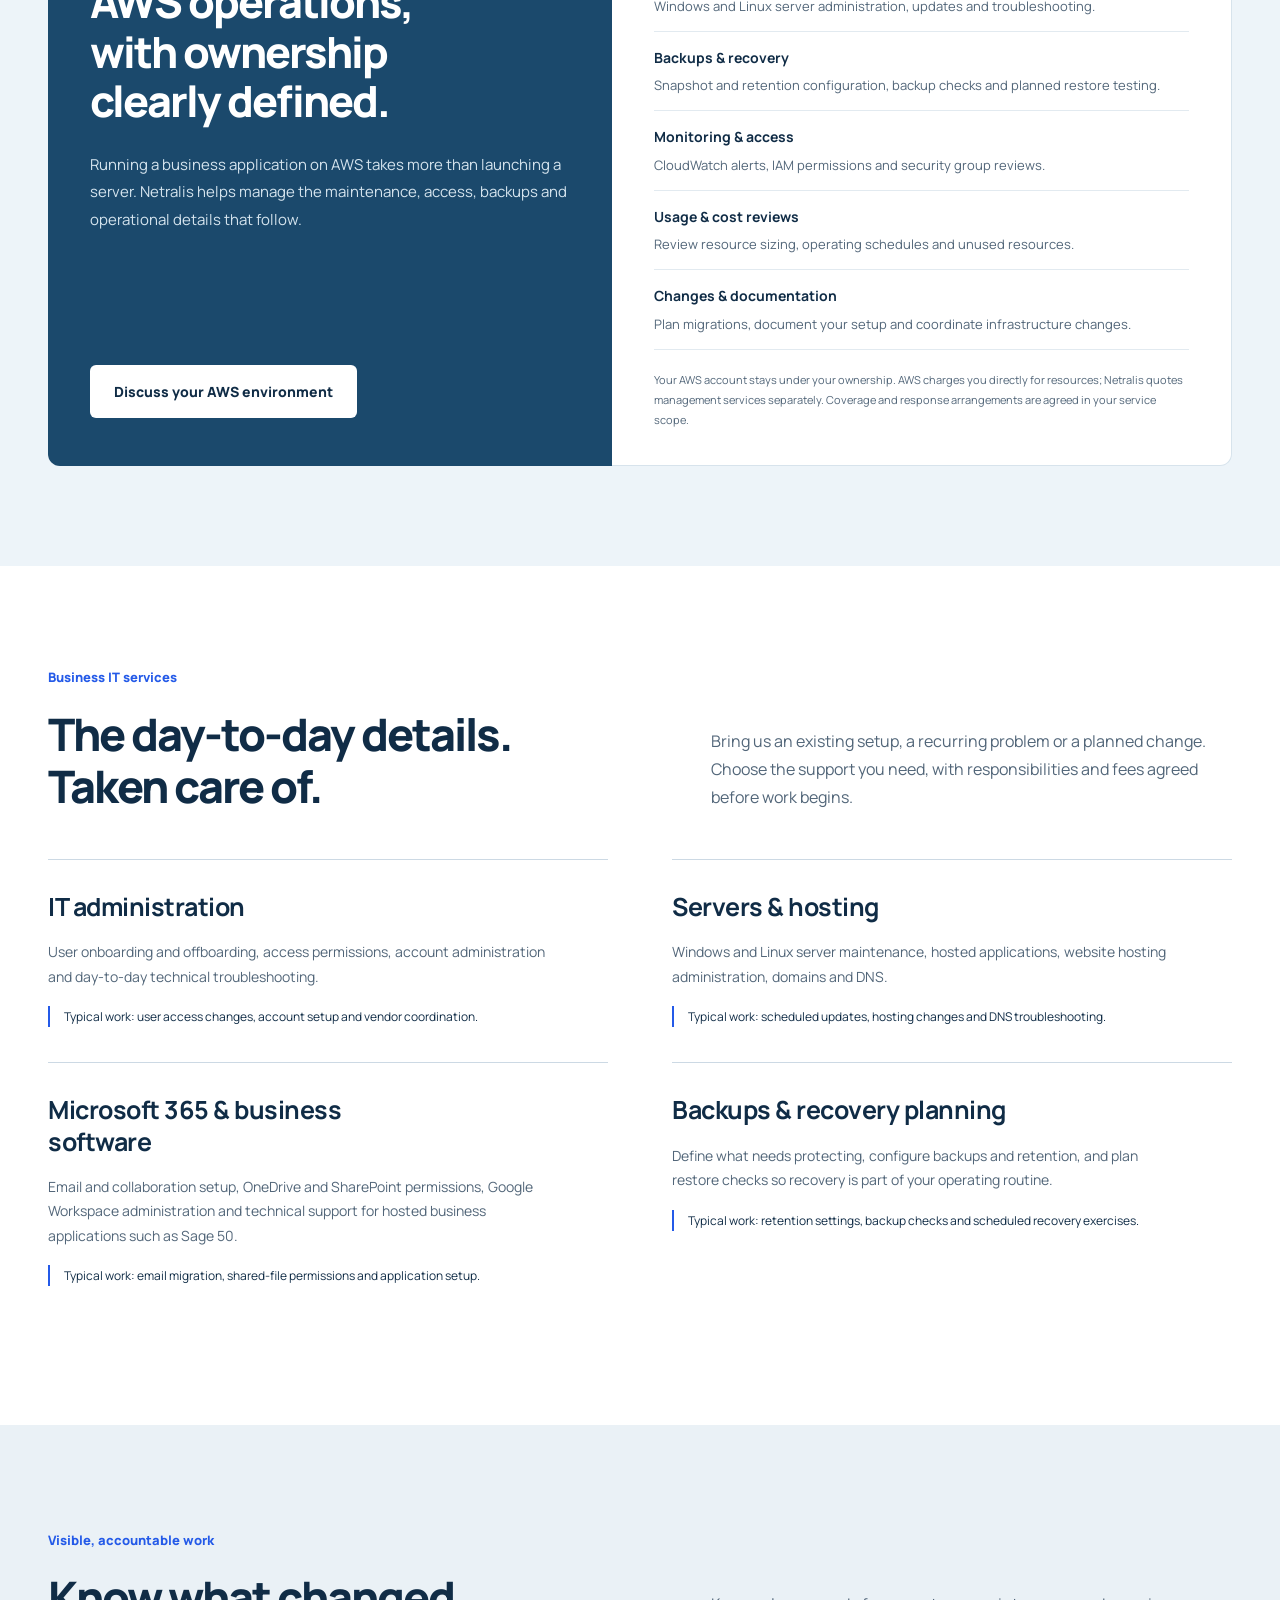
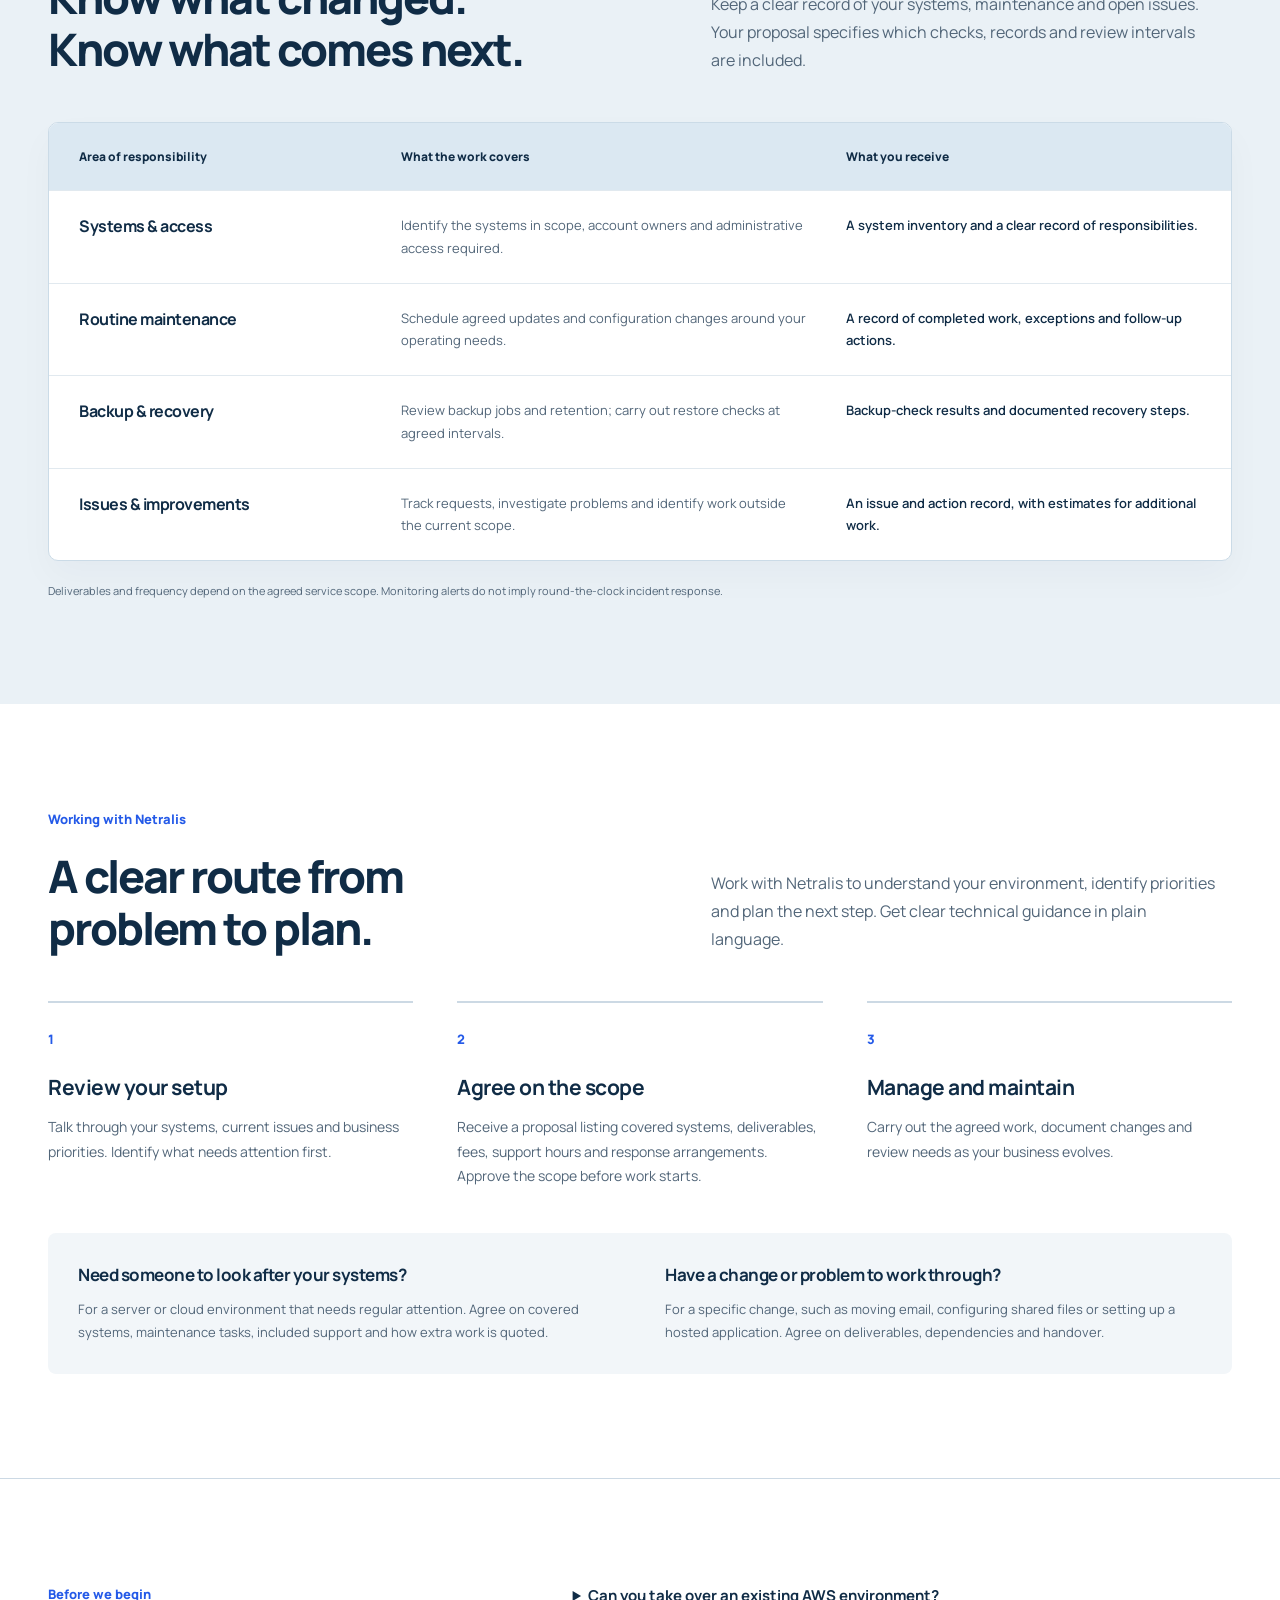
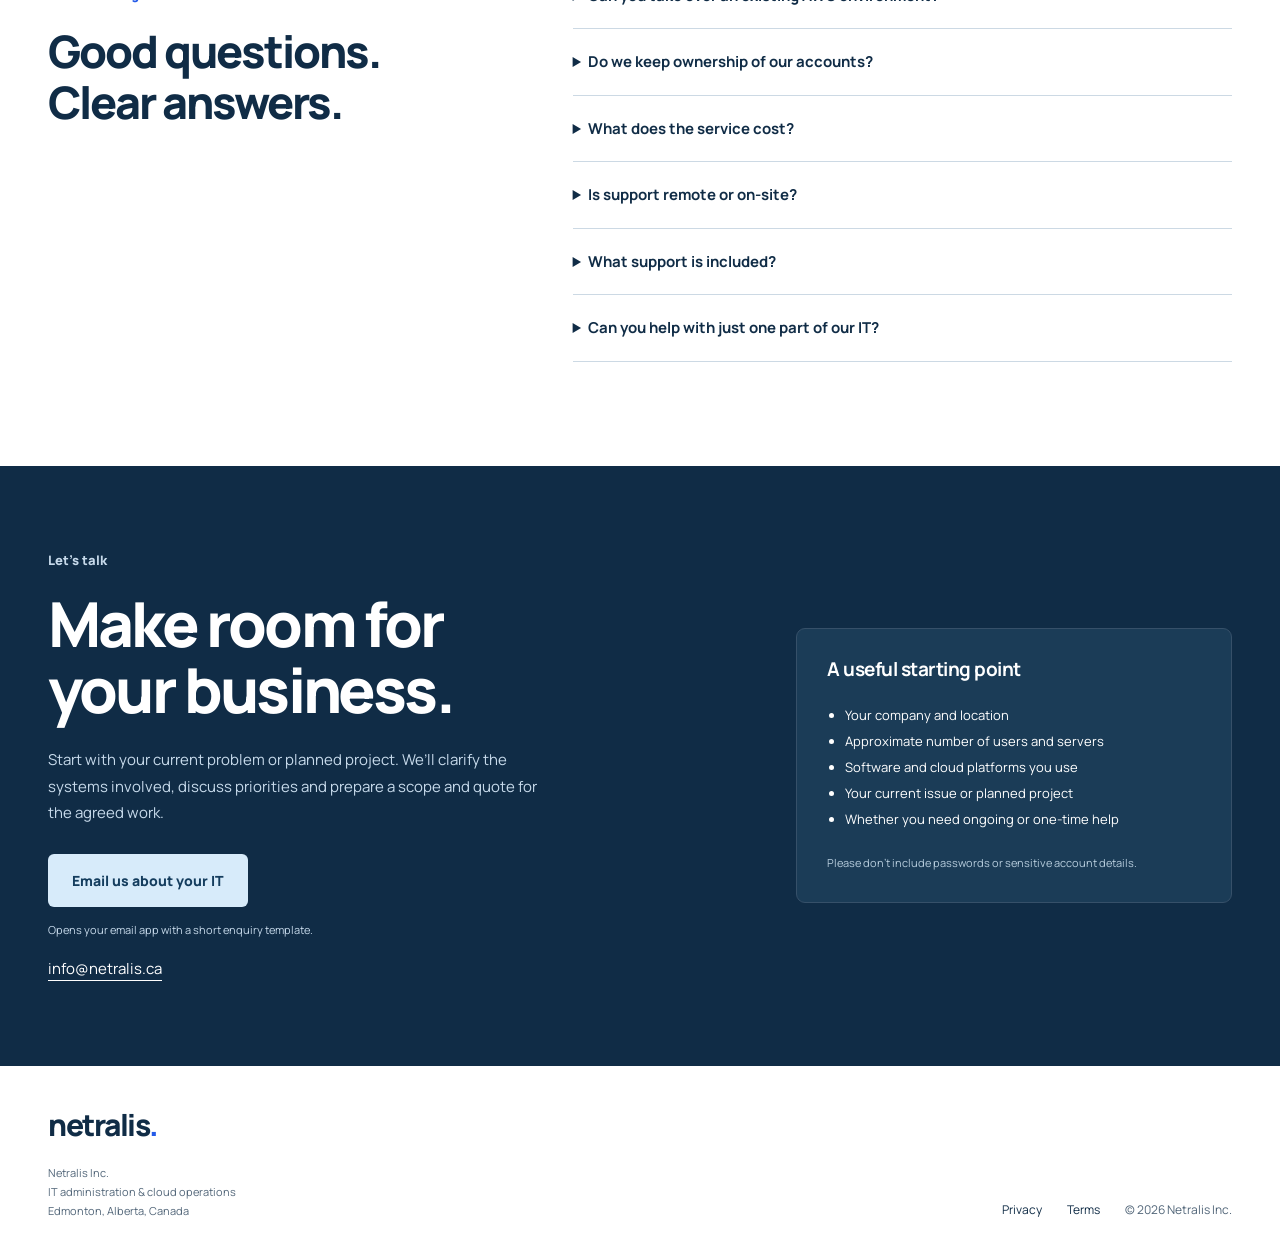
==== commit 200d4e19: "Unify contact section with navy brand palette" ====
--- a/index.html
+++ b/index.html
@@ -7,7 +7,7 @@
 <link rel="canonical" href="https://netralis.ca/">
 <meta name="theme-color" content="#102c46">
 <meta property="og:type" content="website"><meta property="og:title" content="Netralis | Edmonton IT Administration & AWS Management"><meta property="og:description" content="IT administration, AWS operations and server support for Edmonton businesses. Clear scope. Direct technical support. Your accounts stay yours."><meta property="og:url" content="https://netralis.ca/">
-<link rel="icon" href="/logo.svg" type="image/svg+xml"><link rel="preconnect" href="https://fonts.googleapis.com"><link rel="preconnect" href="https://fonts.gstatic.com" crossorigin><link href="https://fonts.googleapis.com/css2?family=Manrope:wght@400;500;600;700;800&display=swap" rel="stylesheet"><link rel="stylesheet" href="/styles.css?v=20261112-visual">
+<link rel="icon" href="/logo.svg" type="image/svg+xml"><link rel="preconnect" href="https://fonts.googleapis.com"><link rel="preconnect" href="https://fonts.gstatic.com" crossorigin><link href="https://fonts.googleapis.com/css2?family=Manrope:wght@400;500;600;700;800&display=swap" rel="stylesheet"><link rel="stylesheet" href="/styles.css?v=20261112-unified">
 <script type="application/ld+json">{"@context":"https://schema.org","@type":"ProfessionalService","name":"Netralis Inc.","url":"https://netralis.ca/","email":"info@netralis.ca","description":"IT administration, AWS managed services, server maintenance, business software support and backup management.","address":{"@type":"PostalAddress","addressLocality":"Edmonton","addressRegion":"AB","addressCountry":"CA"},"areaServed":["Edmonton","Nisku","Leduc","Sherwood Park","St. Albert"]}</script>
 </head>
 <body>
--- a/styles.css
+++ b/styles.css
@@ -1,6 +1,8 @@
 :root{--navy:#102c46;--blue:#245ae8;--ice:#edf4f9;--slate:#526679;--white:#fff;--line:#ccd9e4;--accent:#f1b65a}
-*{box-sizing:border-box}html{scroll-behavior:smooth;scroll-padding-top:30px}body{margin:0;color:var(--navy);background:white;font-family:Manrope,Arial,sans-serif;font-size:16px;line-height:1.75}a{color:inherit}a:focus-visible,summary:focus-visible{outline:3px solid #cf8300;outline-offset:6px}h1,h2,h3,p,figure{margin:0}h1,h2,h3{line-height:1.15}h1,h2{font-weight:800;letter-spacing:-2px;text-wrap:balance}h2{font-size:clamp(32px,3.5vw,48px)}h3{font-size:21px;letter-spacing:-.5px}.wrap{width:100%;max-width:1280px;margin:auto;padding-left:48px;padding-right:48px}.section{padding-top:104px;padding-bottom:104px}.section-label{font-size:13px;font-weight:800;margin-bottom:19px;color:var(--blue)}.section-heading{display:grid;grid-template-columns:1.1fr 1fr;gap:90px;align-items:end;margin-bottom:48px}.section-heading>p{color:var(--slate);max-width:510px}.header{background:var(--navy);color:white}.nav{height:96px;display:flex;align-items:center;justify-content:space-between;gap:25px;border-bottom:1px solid #365069}.brand{display:inline-flex;align-items:center;font-size:30px;font-weight:800;letter-spacing:-1.5px;text-decoration:none;line-height:1}.brand img{margin-right:10px}.brand-dot{color:#80b7ef}nav{display:flex;gap:30px;align-items:center;font-size:13px;font-weight:700}nav>a{text-decoration:none}nav>a:hover{color:#b8dcf3}.button{display:inline-flex;align-items:center;justify-content:center;text-decoration:none;background:var(--blue);color:white;padding:15px 23px;border:1px solid transparent;border-radius:6px;font-size:14px;font-weight:800;line-height:1.5;min-height:48px}.button:hover{background:#1745bd;color:white}.button.small{padding:11px 17px;background:transparent;border-color:#8299ad;min-height:44px}.button.small:hover{background:#274760}.button.light{background:white;color:var(--navy)}.button.light:hover{background:#dcecf9}.hero-shell{background:var(--navy);color:white}.hero{display:grid;grid-template-columns:1.1fr 1fr;gap:32px;align-items:center;padding-top:64px;padding-bottom:65px}.hero h1{font-size:clamp(52px,5.4vw,76px);letter-spacing:-3.4px;line-height:1.04}.location{display:flex;align-items:center;gap:12px;font-size:13px;color:#c7daeb;margin-bottom:26px}.location:before{content:"";width:28px;height:2px;background:var(--accent)}.intro{font-size:17px;color:#c7daeb;line-height:1.8;max-width:510px;margin-top:27px}.actions{display:flex;align-items:center;gap:26px;flex-wrap:wrap;margin-top:31px}.hero .button{background:#d7ebfa;color:#143d5e}.hero .button:hover{background:white}.text-link{font-size:13px;font-weight:700;text-underline-offset:6px}.hero-note{font-size:11px;color:#aec5d8;margin-top:20px}.infrastructure{min-width:0}.infrastructure svg{display:block;width:100%;height:auto}.infrastructure figcaption{font-size:12px;text-align:center;color:#b7cddd;margin-top:4px}.hero-foundation{display:grid;grid-template-columns:repeat(3,1fr);gap:32px;padding-top:25px;padding-bottom:31px;border-top:1px solid #365069}.hero-foundation strong{font-size:13px;display:block}.hero-foundation span{font-size:11px;color:#aec5d8;display:block;margin-top:3px}.service-band{background:#e8f0f6;padding:17px 0}.service-band .wrap{display:flex;justify-content:space-between;gap:20px;font-size:11px}.service-band p{font-weight:800}.service-band span{color:var(--slate)}.entry-section{display:grid;grid-template-columns:.8fr 1.2fr;gap:80px}.entry-heading>p:last-child{margin-top:24px;color:var(--slate);font-size:15px}.entry-options>a{display:flex;align-items:center;gap:23px;padding:25px 0;text-decoration:none;border-bottom:1px solid var(--line)}.entry-options>a:first-child{border-top:1px solid var(--line)}.entry-options h3{font-size:19px;line-height:1.4}.entry-options p{font-size:14px;color:var(--slate);margin-top:6px;max-width:420px}.entry-icon{display:flex;align-items:center;justify-content:center;background:var(--ice);color:var(--blue);width:45px;height:45px;border-radius:50%;flex-shrink:0;font-size:23px}.entry-arrow{font-size:22px;color:var(--blue);margin-left:auto}.entry-options>a:hover h3{color:var(--blue)}.aws-section{background:#edf4f9;padding:0 0 100px}.aws-layout{display:grid;grid-template-columns:1fr 1.1fr;gap:0;padding-top:12px}.aws-intro{background:#1b496c;color:white;padding:48px 42px;border-radius:12px 0 0 12px;display:flex;flex-direction:column;align-items:start}.aws-intro .section-label{color:#c3e0f5}.aws-intro h2{font-size:43px}.section-intro{font-size:15px;line-height:1.85;color:#d5e4ee;margin:25px 0 31px}.aws-intro .button{margin-top:auto}.aws-scope{background:white;padding:36px 42px;border:1px solid #d7e3ec;border-left:0;border-radius:0 12px 12px 0}.aws-scope h3{font-size:17px;margin-bottom:8px}.aws-scope ul{list-style:none;padding:0;margin:0}.aws-scope li{padding:14px 0;border-bottom:1px solid #e2eaf0}.aws-scope strong{font-size:14px;display:block}.aws-scope li span{font-size:13px;line-height:1.7;color:var(--slate);display:block;margin-top:4px}.scope-note{font-size:11px;line-height:1.8;color:var(--slate);margin-top:20px}#services{padding-top:100px}.service-list{display:grid;grid-template-columns:1fr 1fr;column-gap:64px}.service-list article{padding:31px 0 35px;border-top:1px solid var(--line)}.service-title h3{font-size:25px;line-height:1.25;max-width:390px;margin-bottom:18px}.service-list article p{font-size:14px;color:var(--slate);max-width:505px}.service-list article .service-detail{font-size:12px;color:var(--navy);margin-top:17px;padding-left:14px;border-left:2px solid var(--blue)}.deliverables-section{background:#eaf1f6}.deliverables{background:white;border:1px solid #cbdbe7;border-radius:10px;overflow:hidden;box-shadow:0 16px 36px #102c4608}.delivery-head,.deliverables article{display:grid;grid-template-columns:.8fr 1.15fr 1fr;gap:38px;padding:23px 30px}.delivery-head{background:#dbe8f2;font-size:12px;font-weight:800}.deliverables article{border-top:1px solid #e1e9ef;align-items:start}.deliverables h3{font-size:16px;line-height:1.6}.deliverables p{font-size:13px;color:var(--slate)}.deliverables article>p:last-child{font-weight:600;color:var(--navy)}.delivery-note{font-size:11px;color:var(--slate);margin-top:20px}.steps{list-style:none;display:grid;grid-template-columns:repeat(3,1fr);gap:44px;margin:0;padding:0}.steps li{border-top:2px solid var(--line);padding-top:25px}.steps li>span{color:var(--blue);font-size:13px;font-weight:800;display:block;margin-bottom:24px}.steps h3{margin-bottom:16px}.steps p{font-size:14px;color:var(--slate)}.engagement{display:grid;grid-template-columns:1fr 1fr;gap:50px;background:#f2f6f9;border-radius:8px;padding:30px;margin-top:44px}.engagement h3{font-size:17px;line-height:1.4;margin-bottom:12px}.engagement p{font-size:13px;color:var(--slate)}.faq-layout{border-top:1px solid var(--line);display:grid;grid-template-columns:.8fr 1.2fr;gap:85px}.faq details{padding:20px 0;border-bottom:1px solid var(--line)}.faq details:first-child{padding-top:0}.faq summary{font-size:15px;font-weight:700;cursor:pointer;line-height:1.7;padding-right:12px}.faq p{font-size:14px;color:var(--slate);margin-top:15px}.contact-section{background:var(--blue);color:white;padding:83px 0}.contact-layout{display:grid;grid-template-columns:1.2fr .8fr;gap:95px;align-items:center}.contact-layout .section-label{color:#dce8ff}.contact-layout h2{font-size:62px;line-height:1.07;letter-spacing:-2.8px}.contact-layout>div>p:not(.section-label){font-size:15px;max-width:490px;margin:24px 0 28px;color:#edf2ff}.contact-layout>div>p.email-help{font-size:11px;margin:13px 0 0}.contact-email{display:block;width:fit-content;margin-top:17px;font-size:15px;text-underline-offset:6px}.contact-layout aside{padding:30px;background:#1647c1;border-radius:9px}.contact-layout aside h3{font-size:19px}.contact-layout ul{padding-left:18px;margin:21px 0;font-size:13px;line-height:2}.contact-layout aside>p{font-size:11px;color:#dce8ff}.footer{display:flex;justify-content:space-between;gap:30px;align-items:end;padding-top:44px;padding-bottom:40px}.footer .brand-dot{color:var(--blue)}.footer p{font-size:11px;color:var(--slate);margin-top:19px}.footer-links{display:flex;gap:25px;font-size:12px}.footer-links a{text-decoration:none}.footer-links span{color:var(--slate)}.skip{position:absolute;top:-100px;background:white;padding:12px;z-index:5}.skip:focus{top:0}.legal{max-width:850px;min-height:65vh}.legal h1{font-size:44px;margin-bottom:24px}.legal h2{font-size:23px;margin:30px 0 12px;letter-spacing:-.5px}.legal p,.legal ul{color:var(--slate);margin-bottom:16px}.legal a{color:var(--blue)}
+*{box-sizing:border-box}html{scroll-behavior:smooth;scroll-padding-top:30px}body{margin:0;color:var(--navy);background:white;font-family:Manrope,Arial,sans-serif;font-size:16px;line-height:1.75}a{color:inherit}a:focus-visible,summary:focus-visible{outline:3px solid #cf8300;outline-offset:6px}h1,h2,h3,p,figure{margin:0}h1,h2,h3{line-height:1.15}h1,h2{font-weight:800;letter-spacing:-2px;text-wrap:balance}h2{font-size:clamp(32px,3.5vw,48px)}h3{font-size:21px;letter-spacing:-.5px}.wrap{width:100%;max-width:1280px;margin:auto;padding-left:48px;padding-right:48px}.section{padding-top:104px;padding-bottom:104px}.section-label{font-size:13px;font-weight:800;margin-bottom:19px;color:var(--blue)}.section-heading{display:grid;grid-template-columns:1.1fr 1fr;gap:90px;align-items:end;margin-bottom:48px}.section-heading>p{color:var(--slate);max-width:510px}.header{background:var(--navy);color:white}.nav{height:96px;display:flex;align-items:center;justify-content:space-between;gap:25px;border-bottom:1px solid #365069}.brand{display:inline-flex;align-items:center;font-size:30px;font-weight:800;letter-spacing:-1.5px;text-decoration:none;line-height:1}.brand img{margin-right:10px}.brand-dot{color:#80b7ef}nav{display:flex;gap:30px;align-items:center;font-size:13px;font-weight:700}nav>a{text-decoration:none}nav>a:hover{color:#b8dcf3}.button{display:inline-flex;align-items:center;justify-content:center;text-decoration:none;background:var(--blue);color:white;padding:15px 23px;border:1px solid transparent;border-radius:6px;font-size:14px;font-weight:800;line-height:1.5;min-height:48px}.button:hover{background:#1745bd;color:white}.button.small{padding:11px 17px;background:transparent;border-color:#8299ad;min-height:44px}.button.small:hover{background:#274760}.button.light{background:white;color:var(--navy)}.button.light:hover{background:#dcecf9}.hero-shell{background:var(--navy);color:white}.hero{display:grid;grid-template-columns:1.1fr 1fr;gap:32px;align-items:center;padding-top:64px;padding-bottom:65px}.hero h1{font-size:clamp(52px,5.4vw,76px);letter-spacing:-3.4px;line-height:1.04}.location{display:flex;align-items:center;gap:12px;font-size:13px;color:#c7daeb;margin-bottom:26px}.location:before{content:"";width:28px;height:2px;background:var(--accent)}.intro{font-size:17px;color:#c7daeb;line-height:1.8;max-width:510px;margin-top:27px}.actions{display:flex;align-items:center;gap:26px;flex-wrap:wrap;margin-top:31px}.hero .button{background:#d7ebfa;color:#143d5e}.hero .button:hover{background:white}.text-link{font-size:13px;font-weight:700;text-underline-offset:6px}.hero-note{font-size:11px;color:#aec5d8;margin-top:20px}.infrastructure{min-width:0}.infrastructure svg{display:block;width:100%;height:auto}.infrastructure figcaption{font-size:12px;text-align:center;color:#b7cddd;margin-top:4px}.hero-foundation{display:grid;grid-template-columns:repeat(3,1fr);gap:32px;padding-top:25px;padding-bottom:31px;border-top:1px solid #365069}.hero-foundation strong{font-size:13px;display:block}.hero-foundation span{font-size:11px;color:#aec5d8;display:block;margin-top:3px}.service-band{background:#e8f0f6;padding:17px 0}.service-band .wrap{display:flex;justify-content:space-between;gap:20px;font-size:11px}.service-band p{font-weight:800}.service-band span{color:var(--slate)}.entry-section{display:grid;grid-template-columns:.8fr 1.2fr;gap:80px}.entry-heading>p:last-child{margin-top:24px;color:var(--slate);font-size:15px}.entry-options>a{display:flex;align-items:center;gap:23px;padding:25px 0;text-decoration:none;border-bottom:1px solid var(--line)}.entry-options>a:first-child{border-top:1px solid var(--line)}.entry-options h3{font-size:19px;line-height:1.4}.entry-options p{font-size:14px;color:var(--slate);margin-top:6px;max-width:420px}.entry-icon{display:flex;align-items:center;justify-content:center;background:var(--ice);color:var(--blue);width:45px;height:45px;border-radius:50%;flex-shrink:0;font-size:23px}.entry-arrow{font-size:22px;color:var(--blue);margin-left:auto}.entry-options>a:hover h3{color:var(--blue)}.aws-section{background:#edf4f9;padding:0 0 100px}.aws-layout{display:grid;grid-template-columns:1fr 1.1fr;gap:0;padding-top:12px}.aws-intro{background:#1b496c;color:white;padding:48px 42px;border-radius:12px 0 0 12px;display:flex;flex-direction:column;align-items:start}.aws-intro .section-label{color:#c3e0f5}.aws-intro h2{font-size:43px}.section-intro{font-size:15px;line-height:1.85;color:#d5e4ee;margin:25px 0 31px}.aws-intro .button{margin-top:auto}.aws-scope{background:white;padding:36px 42px;border:1px solid #d7e3ec;border-left:0;border-radius:0 12px 12px 0}.aws-scope h3{font-size:17px;margin-bottom:8px}.aws-scope ul{list-style:none;padding:0;margin:0}.aws-scope li{padding:14px 0;border-bottom:1px solid #e2eaf0}.aws-scope strong{font-size:14px;display:block}.aws-scope li span{font-size:13px;line-height:1.7;color:var(--slate);display:block;margin-top:4px}.scope-note{font-size:11px;line-height:1.8;color:var(--slate);margin-top:20px}#services{padding-top:100px}.service-list{display:grid;grid-template-columns:1fr 1fr;column-gap:64px}.service-list article{padding:31px 0 35px;border-top:1px solid var(--line)}.service-title h3{font-size:25px;line-height:1.25;max-width:390px;margin-bottom:18px}.service-list article p{font-size:14px;color:var(--slate);max-width:505px}.service-list article .service-detail{font-size:12px;color:var(--navy);margin-top:17px;padding-left:14px;border-left:2px solid var(--blue)}.deliverables-section{background:#eaf1f6}.deliverables{background:white;border:1px solid #cbdbe7;border-radius:10px;overflow:hidden;box-shadow:0 16px 36px #102c4608}.delivery-head,.deliverables article{display:grid;grid-template-columns:.8fr 1.15fr 1fr;gap:38px;padding:23px 30px}.delivery-head{background:#dbe8f2;font-size:12px;font-weight:800}.deliverables article{border-top:1px solid #e1e9ef;align-items:start}.deliverables h3{font-size:16px;line-height:1.6}.deliverables p{font-size:13px;color:var(--slate)}.deliverables article>p:last-child{font-weight:600;color:var(--navy)}.delivery-note{font-size:11px;color:var(--slate);margin-top:20px}.steps{list-style:none;display:grid;grid-template-columns:repeat(3,1fr);gap:44px;margin:0;padding:0}.steps li{border-top:2px solid var(--line);padding-top:25px}.steps li>span{color:var(--blue);font-size:13px;font-weight:800;display:block;margin-bottom:24px}.steps h3{margin-bottom:16px}.steps p{font-size:14px;color:var(--slate)}.engagement{display:grid;grid-template-columns:1fr 1fr;gap:50px;background:#f2f6f9;border-radius:8px;padding:30px;margin-top:44px}.engagement h3{font-size:17px;line-height:1.4;margin-bottom:12px}.engagement p{font-size:13px;color:var(--slate)}.faq-layout{border-top:1px solid var(--line);display:grid;grid-template-columns:.8fr 1.2fr;gap:85px}.faq details{padding:20px 0;border-bottom:1px solid var(--line)}.faq details:first-child{padding-top:0}.faq summary{font-size:15px;font-weight:700;cursor:pointer;line-height:1.7;padding-right:12px}.faq p{font-size:14px;color:var(--slate);margin-top:15px}.contact-section{background:var(--navy);color:white;padding:83px 0}.contact-layout{display:grid;grid-template-columns:1.2fr .8fr;gap:95px;align-items:center}.contact-layout .section-label{color:#c7daeb}.contact-layout h2{font-size:62px;line-height:1.07;letter-spacing:-2.8px}.contact-layout>div>p:not(.section-label){font-size:15px;max-width:490px;margin:24px 0 28px;color:#c7daeb}.contact-layout>div>p.email-help{font-size:11px;margin:13px 0 0}.contact-email{display:block;width:fit-content;margin-top:17px;font-size:15px;text-underline-offset:6px}.contact-layout aside{padding:30px;background:#1b3c57;border:1px solid #365069;border-radius:9px}.contact-layout aside h3{font-size:19px}.contact-layout ul{padding-left:18px;margin:21px 0;font-size:13px;line-height:2}.contact-layout aside>p{font-size:11px;color:#b7cddd}.footer{display:flex;justify-content:space-between;gap:30px;align-items:end;padding-top:44px;padding-bottom:40px}.footer .brand-dot{color:var(--blue)}.footer p{font-size:11px;color:var(--slate);margin-top:19px}.footer-links{display:flex;gap:25px;font-size:12px}.footer-links a{text-decoration:none}.footer-links span{color:var(--slate)}.skip{position:absolute;top:-100px;background:white;padding:12px;z-index:5}.skip:focus{top:0}.legal{max-width:850px;min-height:65vh}.legal h1{font-size:44px;margin-bottom:24px}.legal h2{font-size:23px;margin:30px 0 12px;letter-spacing:-.5px}.legal p,.legal ul{color:var(--slate);margin-bottom:16px}.legal a{color:var(--blue)}
 @media(max-width:1050px){.wrap{padding-left:32px;padding-right:32px}.hero h1{font-size:60px}.hero{gap:20px}.intro{font-size:16px}nav{gap:20px}nav>a:nth-child(3){display:none}.entry-section,.section-heading,.faq-layout,.contact-layout{gap:45px}.aws-intro,.aws-scope{padding:34px 28px}.aws-intro h2{font-size:36px}.service-list{column-gap:35px}.delivery-head,.deliverables article{gap:24px;padding:22px}.contact-layout h2{font-size:52px}}
 @media(max-width:740px){.wrap{padding-left:24px;padding-right:24px}.section{padding-top:65px;padding-bottom:65px}.nav{height:78px}.brand{font-size:27px}.brand img{width:29px;height:29px}nav>a:not(.button){display:none}.button.small{font-size:12px;padding:10px 13px}.hero{grid-template-columns:1fr;padding-top:49px;padding-bottom:35px;gap:27px}.hero h1{font-size:clamp(45px,8.5vw,64px);letter-spacing:-2.2px}.intro{font-size:16px;max-width:540px;margin-top:24px}.location{font-size:12px;margin-bottom:24px}.hero-note{font-size:11px}.infrastructure{max-width:440px;width:100%;margin:auto}.infrastructure figcaption{font-size:11px}.hero-foundation{grid-template-columns:1fr;gap:16px;padding-top:22px;padding-bottom:25px}.hero-foundation>div{display:flex;flex-wrap:wrap;gap:3px 16px;justify-content:space-between}.hero-foundation strong{font-size:12px}.hero-foundation span{font-size:11px;margin-top:0}.service-band .wrap{flex-direction:column;gap:5px}.service-band{padding:16px 0}.service-band span{font-size:10px}.entry-section,.section-heading,.faq-layout,.contact-layout{grid-template-columns:1fr;gap:29px}h2{font-size:35px;letter-spacing:-1.4px}.section-label{margin-bottom:15px}.entry-heading>p:last-child{margin-top:18px}.entry-options>a{gap:14px;padding:22px 0}.entry-options h3{font-size:17px}.entry-options p{font-size:13px}.entry-icon{width:36px;height:36px;font-size:20px}.entry-arrow{font-size:20px}.aws-section{padding-bottom:60px}.aws-layout{grid-template-columns:1fr}.aws-intro{border-radius:10px 10px 0 0;padding:30px}.aws-intro h2{font-size:37px}.aws-scope{border-radius:0 0 10px 10px;border:1px solid #d7e3ec;border-top:0;padding:26px}.section-intro{font-size:14px}.section-heading{margin-bottom:31px}.section-heading>p{font-size:15px}#services{padding-top:65px}.service-list{grid-template-columns:1fr}.service-title h3{font-size:24px}.service-list article{padding:25px 0}.delivery-head{display:none}.deliverables article{grid-template-columns:1fr;gap:9px;padding:24px}.deliverables article:first-of-type{border-top:0}.deliverables article>p:last-child:before{content:"You receive: ";font-weight:800}.delivery-note{font-size:11px}.steps{grid-template-columns:1fr;gap:25px}.steps li{position:relative;padding-left:41px;padding-top:22px}.steps li>span{position:absolute;left:0;top:22px}.steps h3{font-size:21px}.engagement{grid-template-columns:1fr;padding:25px;gap:28px}.faq-layout{gap:33px}.contact-section{padding:60px 0}.contact-layout{gap:33px}.contact-layout h2{font-size:48px;letter-spacing:-2px}.contact-layout aside{padding:25px}.footer{flex-direction:column;align-items:start;gap:28px}.footer-links{flex-wrap:wrap;gap:20px}.legal h1{font-size:36px}}
 @media(max-width:360px){.wrap{padding-left:20px;padding-right:20px}.nav{gap:12px}.brand{font-size:25px}.brand img{width:25px;height:25px;margin-right:7px}.button.small{font-size:11px;padding:9px}.hero h1{font-size:43px}.actions{gap:20px}.aws-intro,.aws-scope{padding:24px}.aws-intro h2{font-size:33px}.contact-layout h2{font-size:43px}.entry-icon{display:none}}
 @media(prefers-reduced-motion:reduce){html{scroll-behavior:auto}}
+
+.contact-section .button.light{background:#d7ebfa;color:#143d5e}.contact-section .button.light:hover{background:white}
